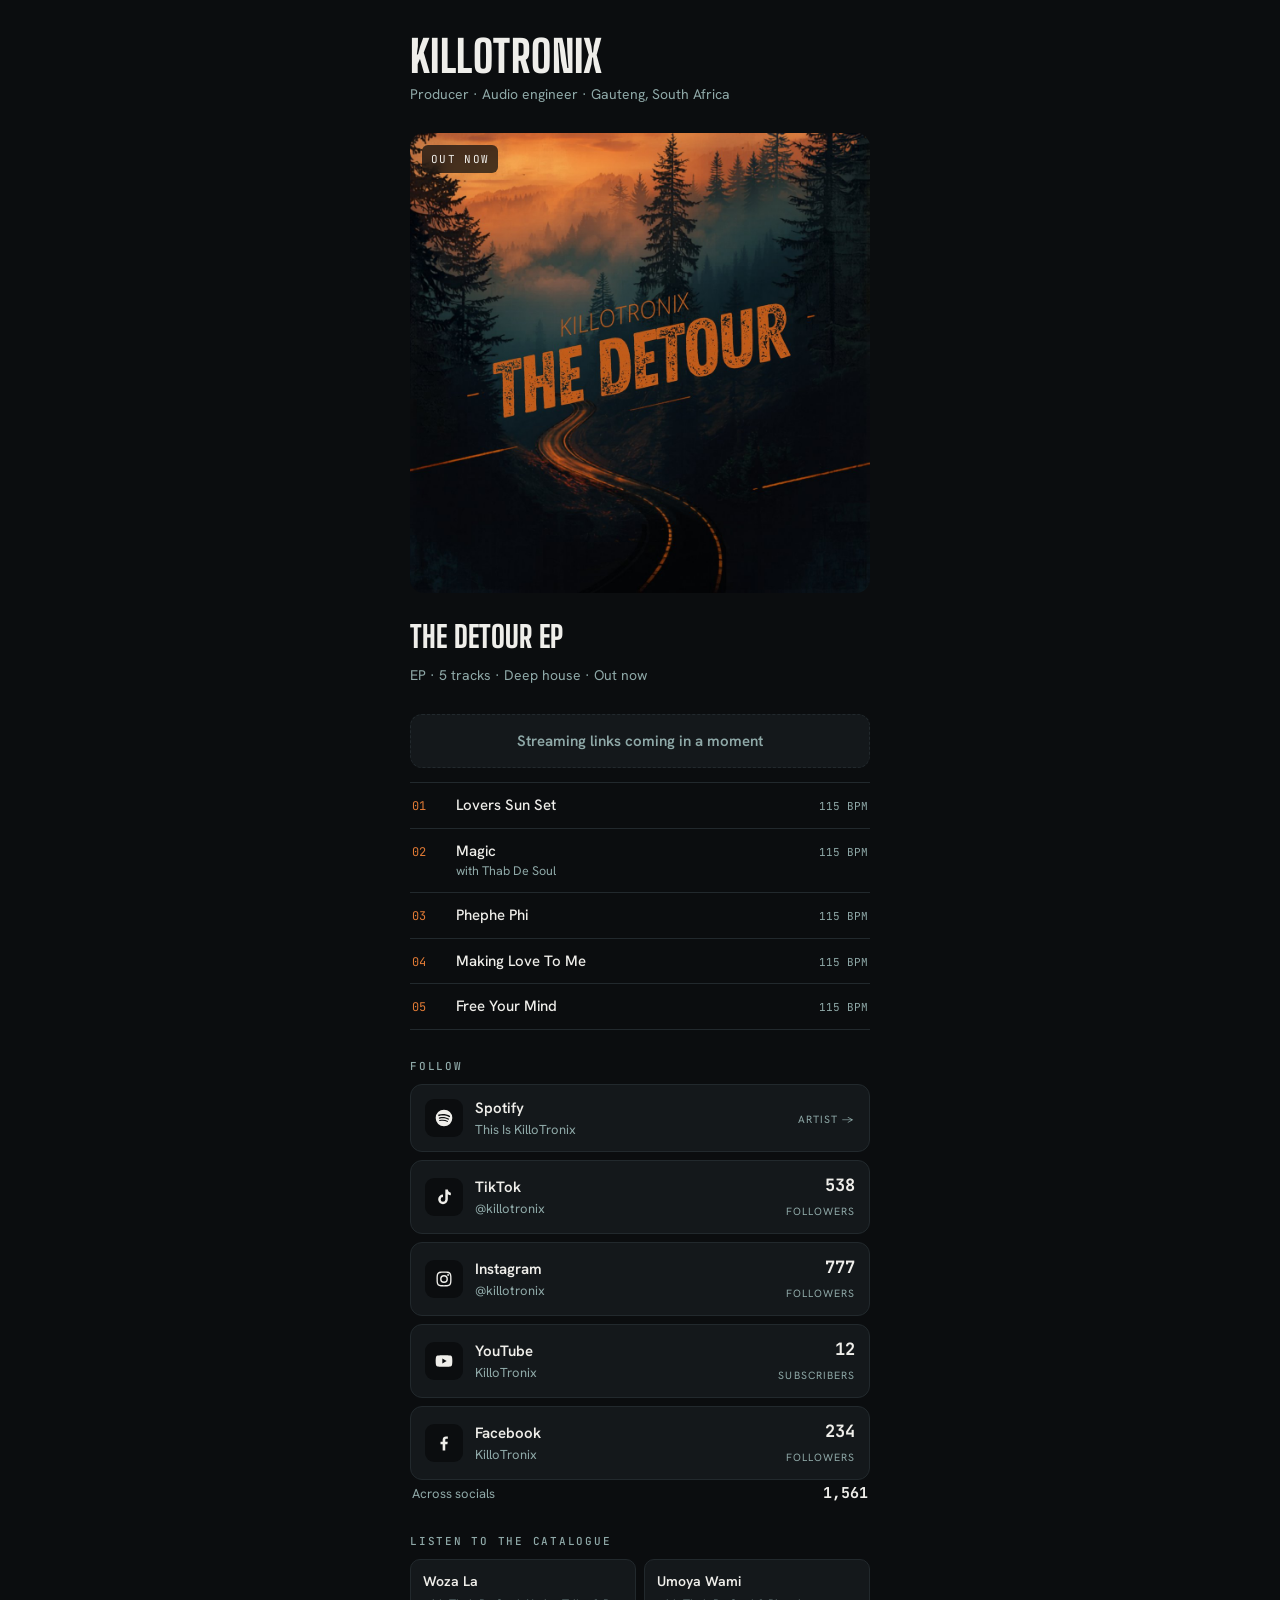
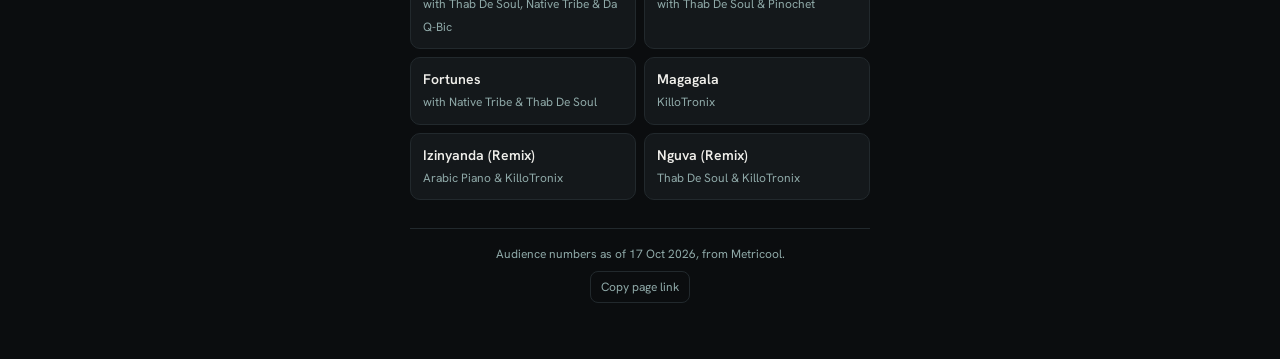
==== index.html @ a6f70ec1 "KilloTronix link page: The Detour EP countdown, socials, catalogue Co-Authored-By: Claude Opus 5.5 <" ====
<!doctype html>
<html lang="en">
<head>
<meta charset="utf-8">
<meta name="viewport" content="width=device-width, initial-scale=1, viewport-fit=cover">
<title>KilloTronix · The Detour</title>
<meta name="description" content="KilloTronix: The Detour EP out 27 Nov 2026. Pre-save, follow and listen in one place.">
<meta property="og:title" content="KilloTronix · The Detour EP">
<meta property="og:description" content="Deep house EP out 27 Nov 2026. Pre-save, follow and listen.">
<meta property="og:image" content="assets/og.jpg">
<meta property="og:type" content="music.album">
<meta name="twitter:card" content="summary_large_image">
<meta name="theme-color" content="#0b0d0f">
<link rel="icon" href="assets/the-detour-cover.jpg">
<link rel="preconnect" href="https://fonts.googleapis.com">
<link rel="preconnect" href="https://fonts.gstatic.com" crossorigin>
<link rel="stylesheet" href="https://fonts.googleapis.com/css2?family=Big+Shoulders+Display:wght@600;800&family=Hanken+Grotesk:wght@400;500;600&family=JetBrains+Mono:wght@500&display=swap">
<link rel="stylesheet" href="styles.css">
</head>
<body>
<div class="wrap" id="app">
  <header>
    <h1 class="name" id="artist"></h1>
    <p class="tag" id="tagline"></p>
  </header>

  <div class="cover"><img id="coverImg" alt="The Detour EP cover: a winding road at dusk"><span class="ribbon" id="ribbon"></span></div>

  <div class="release">
    <h2 id="relTitle"></h2>
    <p class="meta" id="relMeta"></p>
    <div class="count" id="count" aria-label="Countdown to release"></div>
    <a class="cta" id="cta"></a>
    <ol class="tracks" id="tracks"></ol>
  </div>

  <section>
    <h3>Follow</h3>
    <div class="links" id="socials"></div>
    <div class="total" id="total"></div>
  </section>

  <section>
    <h3>Listen to the catalogue</h3>
    <div class="cat" id="catalogue"></div>
  </section>

  <footer>
    <div id="asof"></div>
    <button id="share" type="button">Copy page link</button>
  </footer>
</div>
<script src="artist.config.js"></script>
<script src="app.js"></script>
</body>
</html>
---- styles.css ----
/* Layout: one narrow column like a link-in-bio, cover art as the hero, every profile row carries its own live number. Single dark look taken from the artwork's dusk road. */
:root{
  --night:#0b0d0f;      /* page ground, the road at night */
  --asphalt:#14181b;    /* row surface */
  --fog:#22292d;        /* hairlines */
  --dusk:#e07a35;       /* road-marking orange accent */
  --haze:#8fa9a8;       /* teal fog, secondary text */
  --chalk:#efeeea;      /* main text */
  --display:"Big Shoulders Display","Arial Narrow",Impact,sans-serif;
  --body:"Hanken Grotesk",system-ui,-apple-system,"Segoe UI",sans-serif;
  --mono:"JetBrains Mono",ui-monospace,Menlo,Consolas,monospace;
  color-scheme:dark;
}
*{box-sizing:border-box}
body{background:var(--night);color:var(--chalk);font-family:var(--body);font-size:15px;line-height:1.5;
  padding-left:max(16px,env(safe-area-inset-left,0px));padding-right:max(16px,env(safe-area-inset-right,0px));padding-block:28px 48px}
body::before{content:"";position:fixed;inset:0 0 auto;height:env(safe-area-inset-top,0px);z-index:10;background:var(--night)}
.wrap{max-width:460px;margin:0 auto;display:flex;flex-direction:column;gap:28px}
a{color:inherit;text-decoration:none}
a:focus-visible,button:focus-visible{outline:2px solid var(--dusk);outline-offset:3px;border-radius:10px}

header{display:flex;flex-direction:column;align-items:flex-start;gap:6px}
.name{font-family:var(--display);font-weight:800;font-size:44px;line-height:.95;letter-spacing:.01em;text-transform:uppercase;margin:0}
.tag{color:var(--haze);margin:0;font-size:14px}

.cover{position:relative;border-radius:14px;overflow:hidden;aspect-ratio:1/1;max-width:100%;background:var(--asphalt)}
.cover img{width:100%;height:100%;object-fit:cover;display:block;animation:drift 18s ease-in-out infinite alternate}
@keyframes drift{from{transform:scale(1.02)}to{transform:scale(1.08) translateY(-1.5%)}}
@media (prefers-reduced-motion:reduce){.cover img{animation:none}}
.cover .ribbon{position:absolute;left:12px;top:12px;font-family:var(--mono);font-size:11px;letter-spacing:.12em;text-transform:uppercase;
  background:rgba(11,13,15,.72);color:var(--chalk);padding:6px 9px;border-radius:6px;backdrop-filter:blur(6px)}

.release{display:flex;flex-direction:column;gap:14px}
.release h2{font-family:var(--display);font-weight:800;font-size:30px;line-height:1;text-transform:uppercase;margin:0;text-wrap:balance}
.meta{color:var(--haze);font-size:14px;margin:0}
.count{display:grid;grid-template-columns:repeat(4,1fr);gap:8px}
.count div{background:var(--asphalt);border:1px solid var(--fog);border-radius:10px;padding:10px 6px;text-align:center}
.count b{display:block;font-family:var(--mono);font-size:22px;font-variant-numeric:tabular-nums;color:var(--chalk)}
.count span{font-size:11px;letter-spacing:.1em;text-transform:uppercase;color:var(--haze)}
.cta{display:flex;align-items:center;justify-content:center;gap:8px;padding:15px;border-radius:12px;font-weight:600;
  background:var(--dusk);color:#140b05;transition:transform .15s}
.cta:hover{transform:translateY(-1px)}
.cta.off{background:var(--asphalt);color:var(--haze);border:1px dashed var(--fog);cursor:default}
.cta.off:hover{transform:none}

ol.tracks{list-style:none;margin:0;padding:0;border-top:1px solid var(--fog)}
ol.tracks li{display:grid;grid-template-columns:34px 1fr auto;gap:10px;align-items:baseline;padding:11px 2px;border-bottom:1px solid var(--fog)}
.tn{font-family:var(--mono);font-size:12px;color:var(--dusk)}
.tt{font-weight:500;min-width:0}
.tt small{display:block;color:var(--haze);font-size:12.5px;font-weight:400}
.bpm{font-family:var(--mono);font-size:11px;color:var(--haze)}

section h3{font-family:var(--mono);font-weight:500;font-size:11px;letter-spacing:.16em;text-transform:uppercase;color:var(--haze);margin:0 0 10px}
.links{display:flex;flex-direction:column;gap:8px}
.link{display:grid;grid-template-columns:38px 1fr auto;align-items:center;gap:12px;padding:12px 14px;border-radius:12px;
  background:var(--asphalt);border:1px solid var(--fog);transition:border-color .15s,transform .15s}
.link:hover{border-color:var(--dusk);transform:translateX(2px)}
.ic{width:38px;height:38px;border-radius:9px;display:grid;place-items:center;background:var(--night);color:var(--chalk)}
.ic svg{width:20px;height:20px;fill:currentColor}
.lt{min-width:0}
.lt b{display:block;font-weight:600}
.lt span{display:block;color:var(--haze);font-size:13px;overflow:hidden;text-overflow:ellipsis;white-space:nowrap}
.stat{text-align:right}
.stat b{display:block;font-family:var(--mono);font-size:17px;font-variant-numeric:tabular-nums}
.stat span{font-size:10.5px;letter-spacing:.1em;text-transform:uppercase;color:var(--haze)}

.cat{display:grid;grid-template-columns:1fr 1fr;gap:8px}
.cat a{background:var(--asphalt);border:1px solid var(--fog);border-radius:10px;padding:11px 12px;min-width:0;transition:border-color .15s}
.cat a:hover{border-color:var(--dusk)}
.cat b{display:block;font-weight:600;font-size:14px;overflow:hidden;text-overflow:ellipsis;white-space:nowrap}
.cat span{font-size:12px;color:var(--haze)}

.total{display:flex;justify-content:space-between;align-items:baseline;padding:2px 2px 0;color:var(--haze);font-size:13px}
.total b{font-family:var(--mono);color:var(--chalk);font-size:15px}
footer{color:var(--haze);font-size:12px;text-align:center;border-top:1px solid var(--fog);padding-top:16px}
footer button{background:none;border:1px solid var(--fog);color:var(--haze);font:inherit;padding:6px 10px;border-radius:8px;cursor:pointer;margin-top:8px}
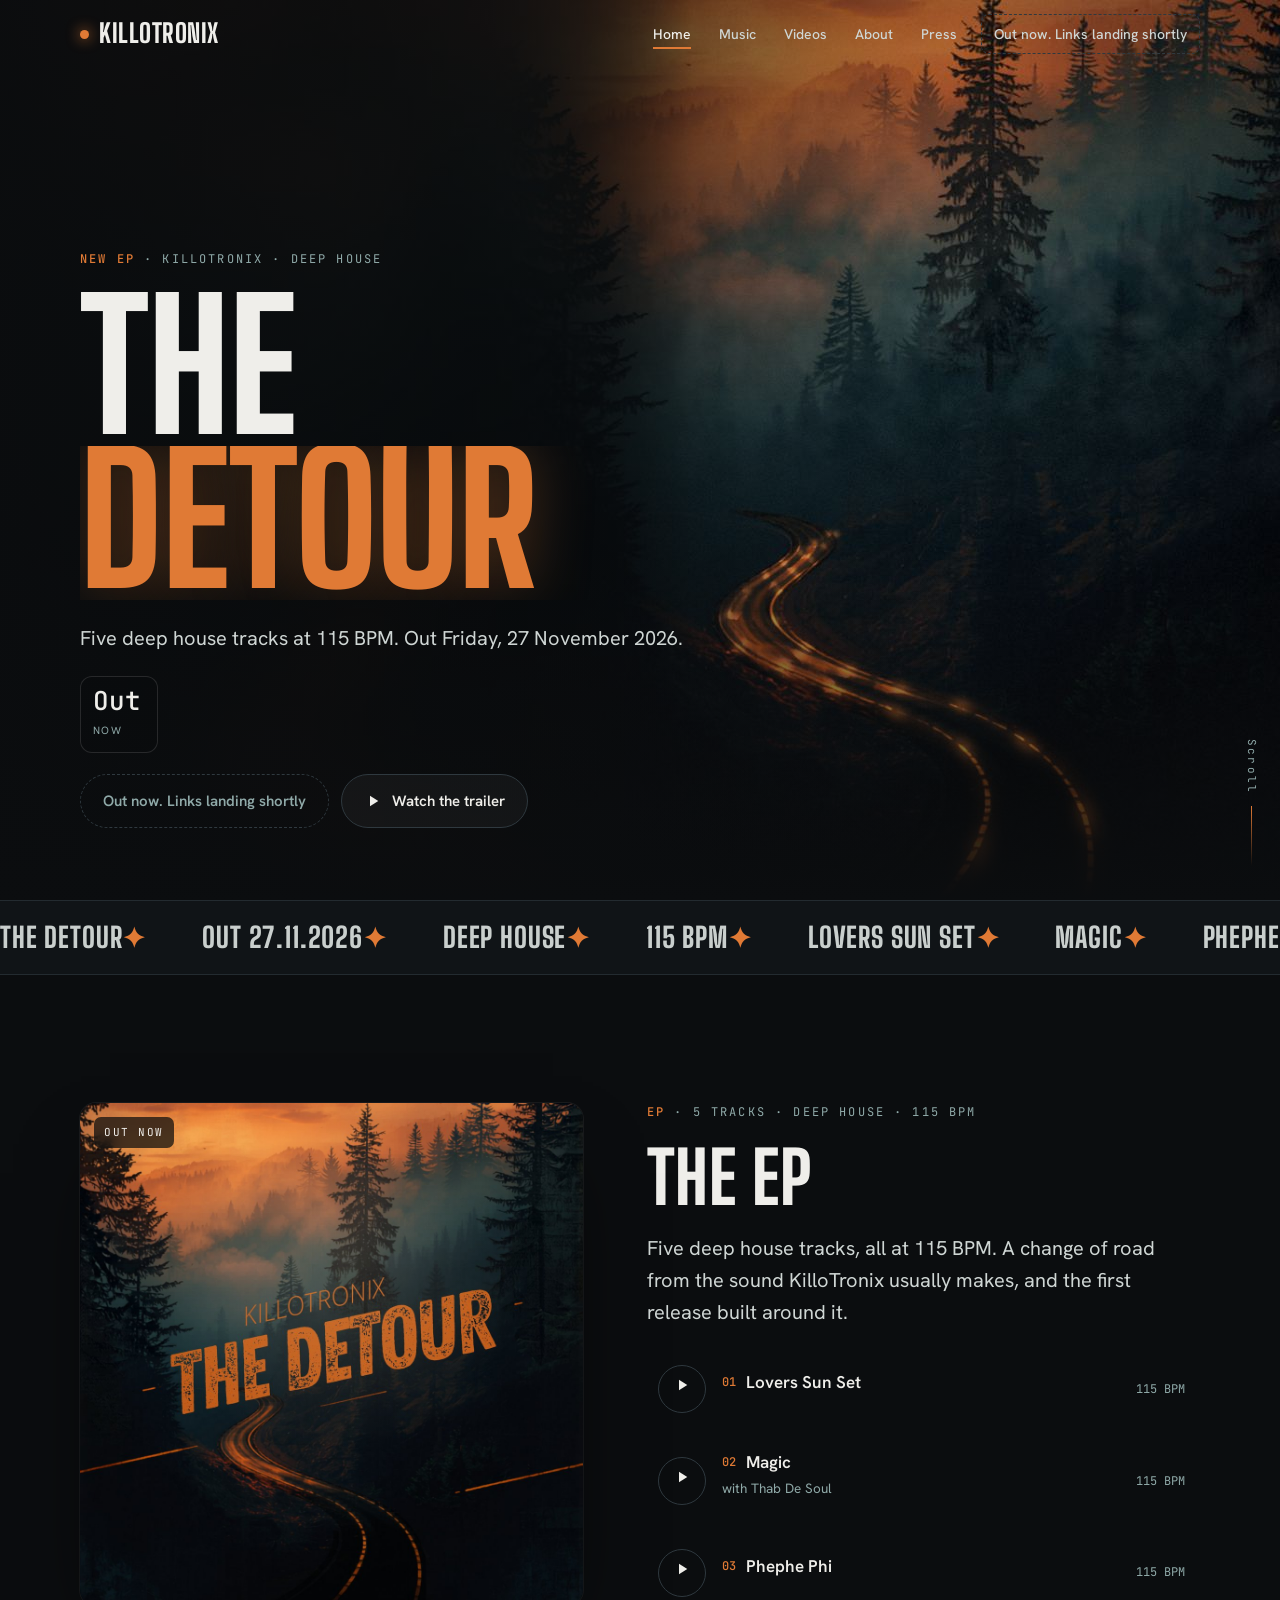
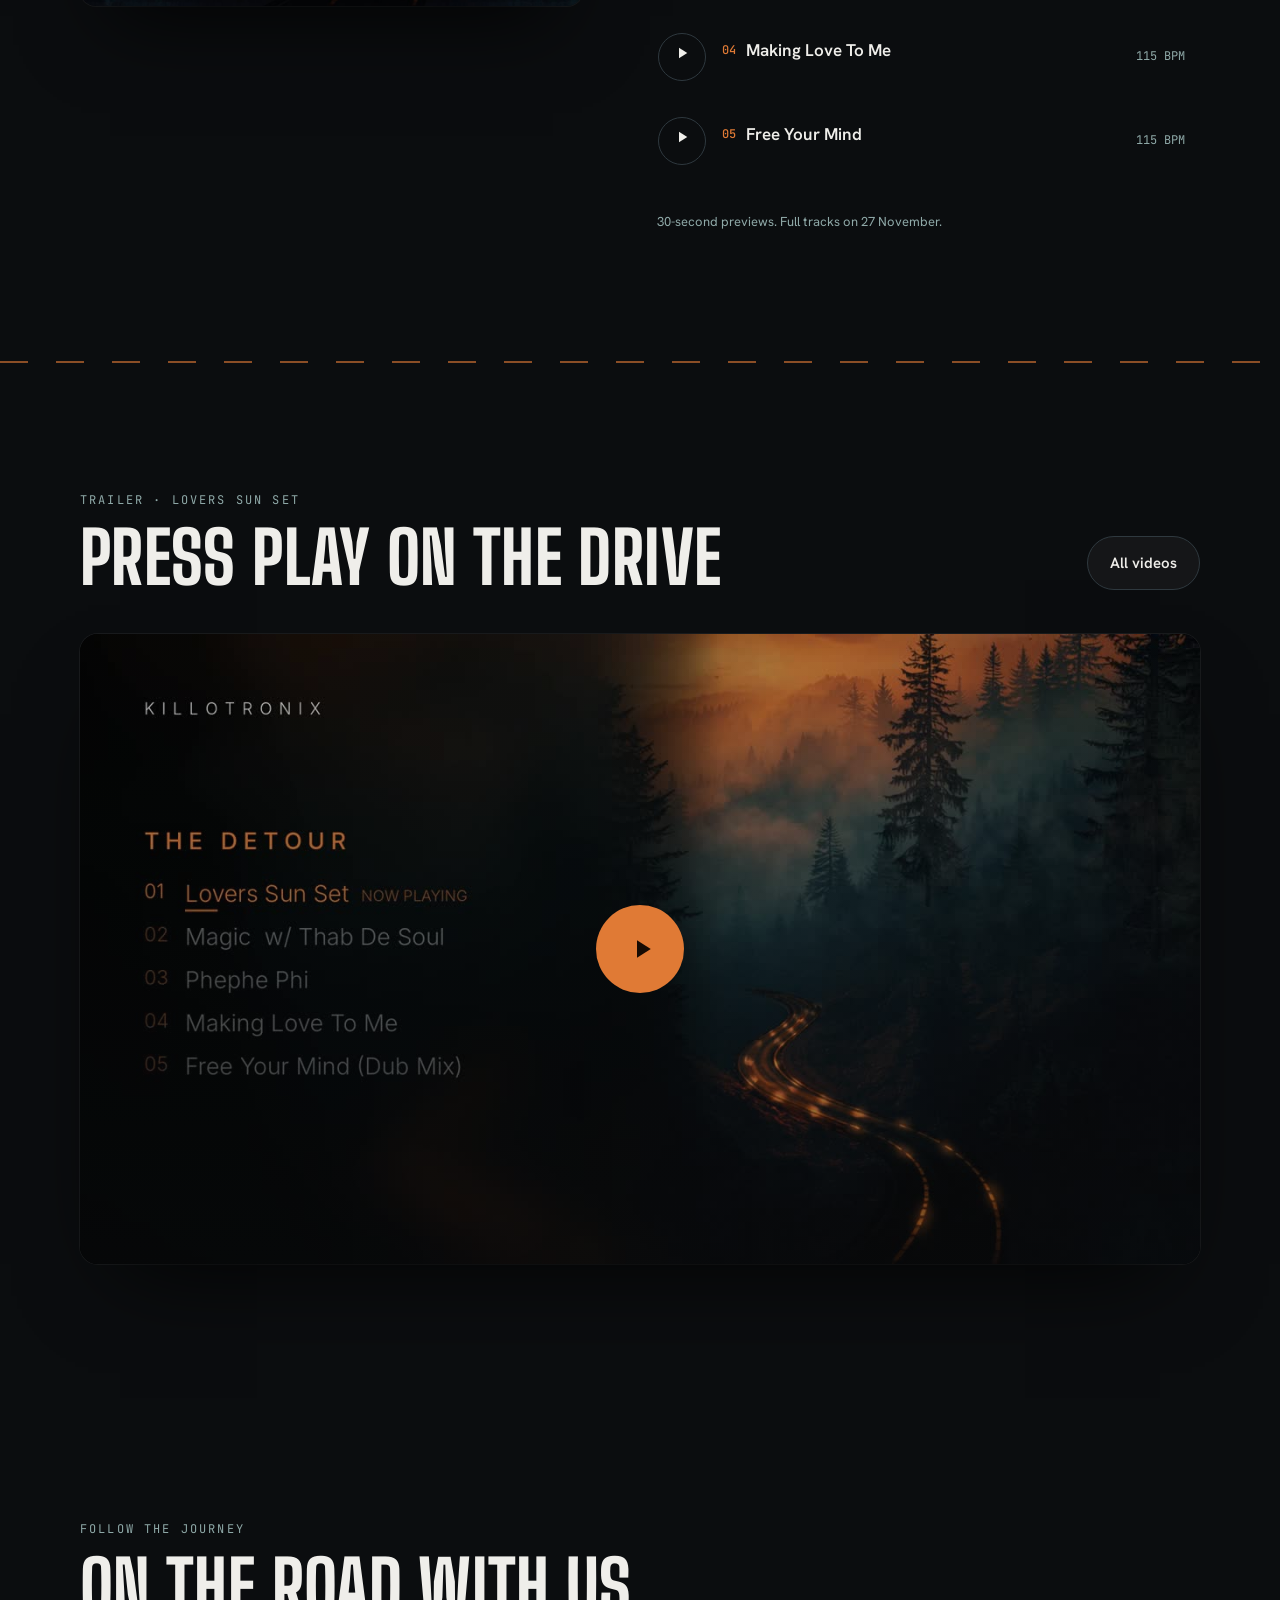
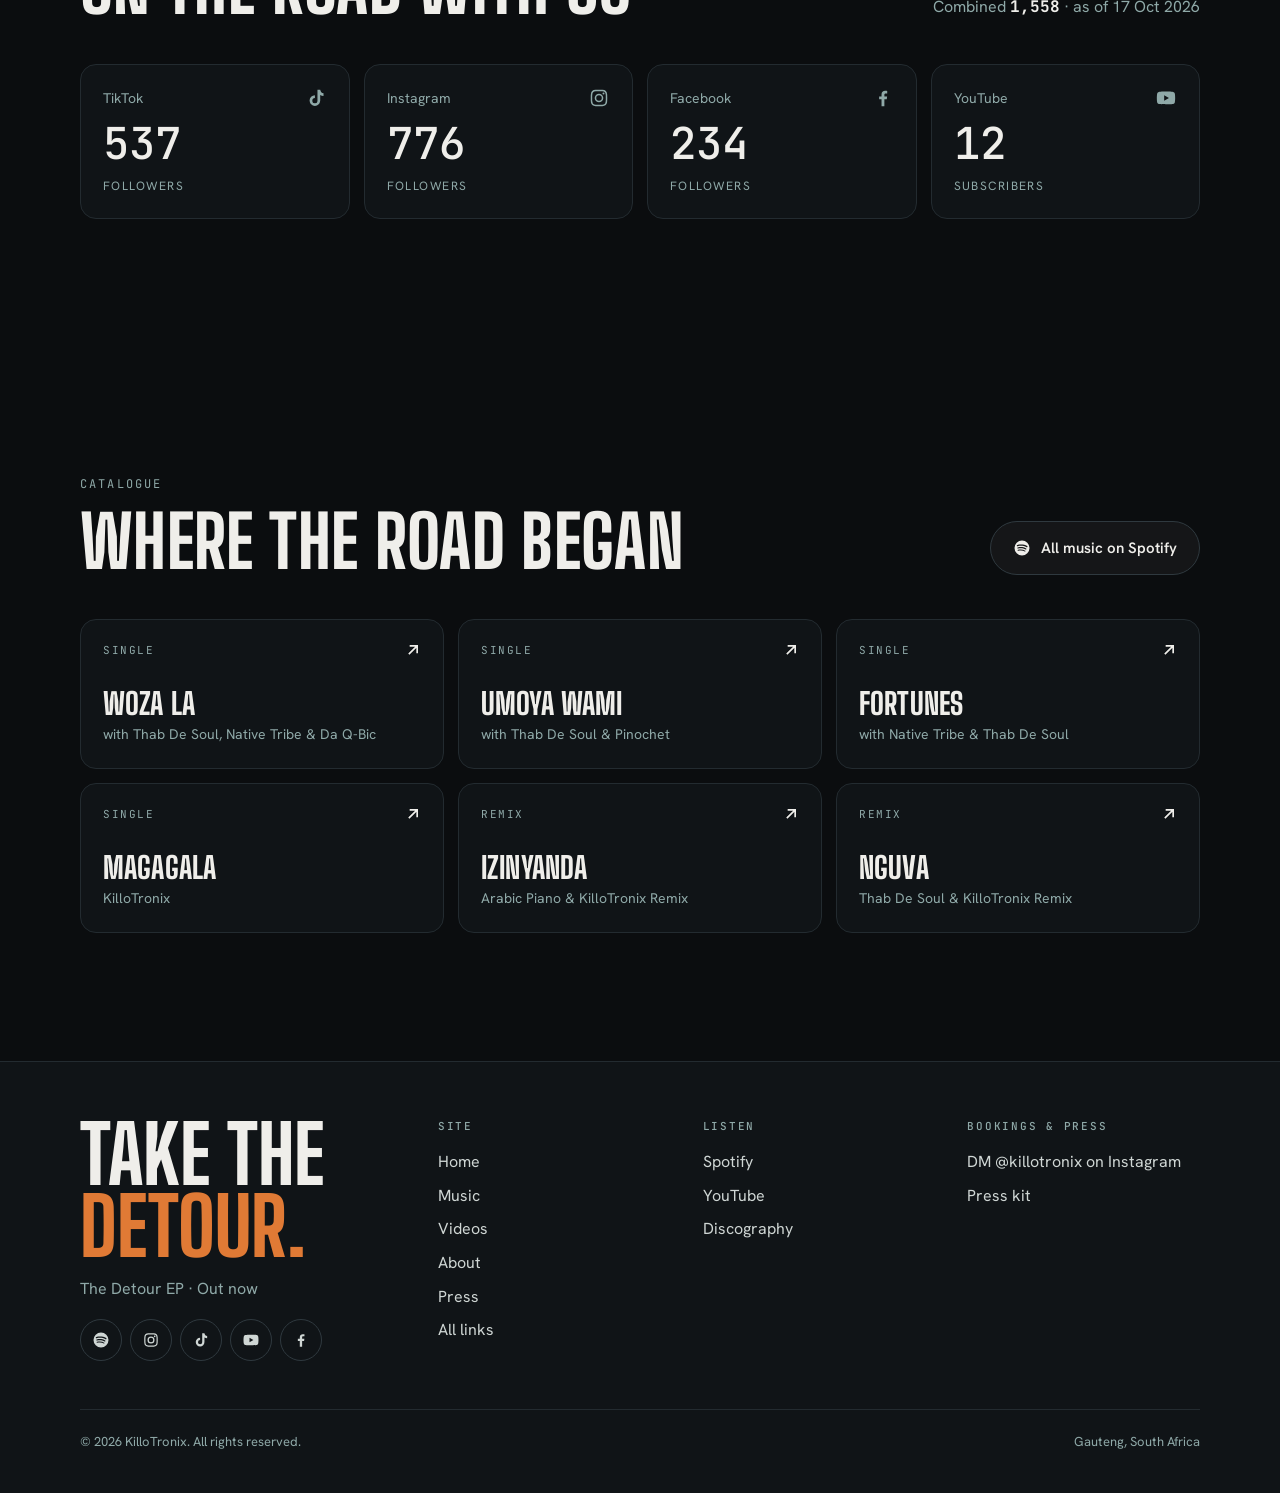
==== commit 15a41f96: "Full artist site: home, music, videos, about, press kit, links, 404 Animated road-loop hero, live co" ====
--- a/index.html
+++ b/index.html
@@ -3,54 +3,134 @@
 <head>
 <meta charset="utf-8">
 <meta name="viewport" content="width=device-width, initial-scale=1, viewport-fit=cover">
-<title>KilloTronix · The Detour</title>
-<meta name="description" content="KilloTronix: The Detour EP out 27 Nov 2026. Pre-save, follow and listen in one place.">
+<title>KilloTronix · The Detour EP</title>
+<meta name="description" content="KilloTronix: producer and audio engineer from Gauteng, South Africa. New deep house EP The Detour out 27 November 2026.">
+<meta property="og:site_name" content="KilloTronix">
 <meta property="og:title" content="KilloTronix · The Detour EP">
-<meta property="og:description" content="Deep house EP out 27 Nov 2026. Pre-save, follow and listen.">
-<meta property="og:image" content="assets/og.jpg">
-<meta property="og:type" content="music.album">
+<meta property="og:description" content="KilloTronix: producer and audio engineer from Gauteng, South Africa. New deep house EP The Detour out 27 November 2026.">
+<meta property="og:image" content="img/og.jpg">
+<meta property="og:type" content="website">
 <meta name="twitter:card" content="summary_large_image">
 <meta name="theme-color" content="#0b0d0f">
-<link rel="icon" href="assets/the-detour-cover.jpg">
+<link rel="icon" href="img/the-detour-cover.jpg">
 <link rel="preconnect" href="https://fonts.googleapis.com">
 <link rel="preconnect" href="https://fonts.gstatic.com" crossorigin>
 <link rel="stylesheet" href="https://fonts.googleapis.com/css2?family=Big+Shoulders+Display:wght@600;800&family=Hanken+Grotesk:wght@400;500;600&family=JetBrains+Mono:wght@500&display=swap">
-<link rel="stylesheet" href="styles.css">
+<link rel="stylesheet" href="css/site.css">
+<script>document.documentElement.classList.add("js")</script>
 </head>
 <body>
-<div class="wrap" id="app">
-  <header>
-    <h1 class="name" id="artist"></h1>
-    <p class="tag" id="tagline"></p>
-  </header>
-
-  <div class="cover"><img id="coverImg" alt="The Detour EP cover: a winding road at dusk"><span class="ribbon" id="ribbon"></span></div>
-
-  <div class="release">
-    <h2 id="relTitle"></h2>
-    <p class="meta" id="relMeta"></p>
-    <div class="count" id="count" aria-label="Countdown to release"></div>
-    <a class="cta" id="cta"></a>
-    <ol class="tracks" id="tracks"></ol>
+<header class="site-head">
+  <div class="wrap">
+    <a class="brand" href="index.html" aria-label="KilloTronix home"><i></i>KilloTronix</a>
+    <button class="menu-btn" type="button" aria-label="Menu" aria-expanded="false" aria-controls="nav"><span></span></button>
+    <nav class="nav" id="nav" aria-label="Main"><a href="index.html" aria-current="page">Home</a><a href="music.html">Music</a><a href="videos.html">Videos</a><a href="about.html">About</a><a href="press.html">Press</a><a class="btn btn-wait btn-sm" data-cta aria-disabled="true"><span class="lbl">Pre-save</span></a></nav>
   </div>
-
-  <section>
-    <h3>Follow</h3>
-    <div class="links" id="socials"></div>
-    <div class="total" id="total"></div>
-  </section>
-
-  <section>
-    <h3>Listen to the catalogue</h3>
-    <div class="cat" id="catalogue"></div>
-  </section>
-
-  <footer>
-    <div id="asof"></div>
-    <button id="share" type="button">Copy page link</button>
-  </footer>
-</div>
-<script src="artist.config.js"></script>
-<script src="app.js"></script>
+</header>
+<main>
+<section class="hero" style="padding:0">
+  <div class="hero-media" aria-hidden="true">
+    <video class="wide" src="media/hero-wide.mp4" poster="img/hero-wide.jpg" autoplay muted loop playsinline preload="auto"></video>
+    <video class="sq" src="media/hero-square.mp4" poster="img/hero-square.jpg" autoplay muted loop playsinline preload="auto"></video>
+  </div>
+  <div class="wrap">
+    <p class="eyebrow fade-up d1"><b>New EP</b> · KilloTronix · Deep house</p>
+    <h1><span class="line"><span>The</span></span><span class="line"><span>Detour</span></span></h1>
+    <p class="lede fade-up d2">Five deep house tracks at 115 BPM. Out Friday, 27 November 2026.</p>
+    <div class="countdown fade-up d3" data-countdown aria-label="Countdown to release"></div>
+    <div class="fade-up d4"><div class="hero-ctas">
+      <a class="btn btn-wait" data-cta aria-disabled="true"><span class="lbl">Pre-save opens 13 Nov</span></a>
+      <a class="btn btn-ghost" href="videos.html"><svg viewBox="0 0 24 24" aria-hidden="true"><path d="M8 5v14l11-7z"/></svg>Watch the trailer</a>
+    </div></div>
+  </div>
+  <a class="scroll-cue" href="#ep">Scroll</a>
+</section>
+<div class="marquee" aria-hidden="true"><div class="marquee-track"><span>The Detour<em>✦</em></span><span>Out 27.11.2026<em>✦</em></span><span>Deep house<em>✦</em></span><span>115 BPM<em>✦</em></span><span>Lovers Sun Set<em>✦</em></span><span>Magic<em>✦</em></span><span>Phephe Phi<em>✦</em></span><span>Making Love To Me<em>✦</em></span><span>Free Your Mind<em>✦</em></span><span>The Detour<em>✦</em></span><span>Out 27.11.2026<em>✦</em></span><span>Deep house<em>✦</em></span><span>115 BPM<em>✦</em></span><span>Lovers Sun Set<em>✦</em></span><span>Magic<em>✦</em></span><span>Phephe Phi<em>✦</em></span><span>Making Love To Me<em>✦</em></span><span>Free Your Mind<em>✦</em></span></div></div>
+<section id="ep"><div class="wrap"><div class="ep">
+      <div class="cover-tilt reveal"><div class="cover"><img src="img/the-detour-cover.jpg" alt="The Detour EP cover: a winding road lit orange at dusk through a misty pine forest" loading="lazy" width="1080" height="1080"><span class="tag" data-release-status>Out 27 Nov</span></div></div>
+      <div class="reveal d1" style="display:flex;flex-direction:column;gap:22px;min-width:0">
+        <p class="eyebrow"><b>EP</b> · 5 tracks · Deep house · 115 BPM</p>
+        <h2>The EP</h2>
+        <p class="lede">Five deep house tracks, all at 115 BPM. A change of road from the sound KilloTronix usually makes, and the first release built around it.</p>
+        <div class="player">
+      <button class="track" type="button" data-src="audio/01-lovers-sun-set.mp3" aria-pressed="false" aria-label="Play 30-second preview of Lovers Sun Set">
+        <span class="pbtn"><span class="i-play"><svg viewBox="0 0 24 24" aria-hidden="true"><path d="M8 5v14l11-7z"/></svg></span><span class="i-pause"><svg viewBox="0 0 24 24" aria-hidden="true"><path d="M7 5h4v14H7zM13 5h4v14h-4z"/></svg></span></span>
+        <span class="t-main"><span class="t-title"><span class="n">01</span>Lovers Sun Set</span><span class="t-bar"><i></i></span></span>
+        <span class="t-side"><span class="eq"><i></i><i></i><i></i><i></i></span>115 BPM</span>
+      </button>
+      <button class="track" type="button" data-src="audio/02-magic.mp3" aria-pressed="false" aria-label="Play 30-second preview of Magic">
+        <span class="pbtn"><span class="i-play"><svg viewBox="0 0 24 24" aria-hidden="true"><path d="M8 5v14l11-7z"/></svg></span><span class="i-pause"><svg viewBox="0 0 24 24" aria-hidden="true"><path d="M7 5h4v14H7zM13 5h4v14h-4z"/></svg></span></span>
+        <span class="t-main"><span class="t-title"><span class="n">02</span>Magic</span><span class="t-sub">with Thab De Soul</span><span class="t-bar"><i></i></span></span>
+        <span class="t-side"><span class="eq"><i></i><i></i><i></i><i></i></span>115 BPM</span>
+      </button>
+      <button class="track" type="button" data-src="audio/03-phephe-phi.mp3" aria-pressed="false" aria-label="Play 30-second preview of Phephe Phi">
+        <span class="pbtn"><span class="i-play"><svg viewBox="0 0 24 24" aria-hidden="true"><path d="M8 5v14l11-7z"/></svg></span><span class="i-pause"><svg viewBox="0 0 24 24" aria-hidden="true"><path d="M7 5h4v14H7zM13 5h4v14h-4z"/></svg></span></span>
+        <span class="t-main"><span class="t-title"><span class="n">03</span>Phephe Phi</span><span class="t-bar"><i></i></span></span>
+        <span class="t-side"><span class="eq"><i></i><i></i><i></i><i></i></span>115 BPM</span>
+      </button>
+      <button class="track" type="button" data-src="audio/04-making-love-to-me.mp3" aria-pressed="false" aria-label="Play 30-second preview of Making Love To Me">
+        <span class="pbtn"><span class="i-play"><svg viewBox="0 0 24 24" aria-hidden="true"><path d="M8 5v14l11-7z"/></svg></span><span class="i-pause"><svg viewBox="0 0 24 24" aria-hidden="true"><path d="M7 5h4v14H7zM13 5h4v14h-4z"/></svg></span></span>
+        <span class="t-main"><span class="t-title"><span class="n">04</span>Making Love To Me</span><span class="t-bar"><i></i></span></span>
+        <span class="t-side"><span class="eq"><i></i><i></i><i></i><i></i></span>115 BPM</span>
+      </button>
+      <button class="track" type="button" data-src="audio/05-free-your-mind.mp3" aria-pressed="false" aria-label="Play 30-second preview of Free Your Mind">
+        <span class="pbtn"><span class="i-play"><svg viewBox="0 0 24 24" aria-hidden="true"><path d="M8 5v14l11-7z"/></svg></span><span class="i-pause"><svg viewBox="0 0 24 24" aria-hidden="true"><path d="M7 5h4v14H7zM13 5h4v14h-4z"/></svg></span></span>
+        <span class="t-main"><span class="t-title"><span class="n">05</span>Free Your Mind</span><span class="t-bar"><i></i></span></span>
+        <span class="t-side"><span class="eq"><i></i><i></i><i></i><i></i></span>115 BPM</span>
+      </button></div><p class="player-note">30-second previews. Full tracks on 27 November.</p>
+      </div>
+    </div></div></section>
+<div class="road" aria-hidden="true"></div>
+<section>
+  <div class="wrap">
+    <div class="sec-head reveal"><div><p class="eyebrow">Trailer · Lovers Sun Set</p><h2>Press play on the drive</h2></div>
+      <a class="btn btn-ghost" href="videos.html">All videos</a></div>
+    <div class="reveal d1"><div class="video-frame "><video src="media/trailer-lovers-sun-set.mp4" poster="img/trailer-poster.jpg" preload="none" playsinline></video>
+      <button class="play-overlay" type="button" aria-label="Play The Detour trailer"><span><svg viewBox="0 0 24 24" aria-hidden="true"><path d="M8 5v14l11-7z"/></svg></span></button></div></div>
+  </div>
+</section>
+<section data-stats-section>
+  <div class="wrap">
+    <div class="sec-head reveal"><div><p class="eyebrow">Follow the journey</p><h2>On the road with us</h2></div>
+      <p class="muted" style="margin:0" data-stat-wrap>Combined <b data-stat-total style="color:var(--chalk);font-family:var(--mono)">0</b> · as of <span data-stats-asof></span></p></div>
+    <div class="stats reveal d1" data-count-host><a class="stat" data-link="tiktok" href="#" target="_blank" rel="noopener" data-stat-wrap>
+        <span class="top">TikTok<svg viewBox="0 0 24 24" aria-hidden="true"><path d="M16.6 3c.3 2.1 1.6 3.6 3.6 3.8v3a7 7 0 0 1-3.6-1.1v6.1A5.8 5.8 0 1 1 10.8 9v3.1a2.8 2.8 0 1 0 2.8 2.8V3h3Z"/></svg></span><b data-stat="tiktok">0</b><span class="l">followers</span></a><a class="stat" data-link="instagram" href="#" target="_blank" rel="noopener" data-stat-wrap>
+        <span class="top">Instagram<svg viewBox="0 0 24 24" aria-hidden="true"><path d="M12 7.3a4.7 4.7 0 1 0 0 9.4 4.7 4.7 0 0 0 0-9.4Zm0 7.7a3 3 0 1 1 0-6 3 3 0 0 1 0 6Zm4.9-8.9a1.1 1.1 0 1 0 0 2.2 1.1 1.1 0 0 0 0-2.2ZM12 3c-2.4 0-2.7 0-3.7.1-3.3.1-5.1 1.9-5.2 5.2C3 9.3 3 9.6 3 12s0 2.7.1 3.7c.1 3.3 1.9 5.1 5.2 5.2 1 .1 1.3.1 3.7.1s2.7 0 3.7-.1c3.3-.1 5.1-1.9 5.2-5.2.1-1 .1-1.3.1-3.7s0-2.7-.1-3.7c-.1-3.3-1.9-5.1-5.2-5.2C14.7 3 14.4 3 12 3Zm0 1.6c2.4 0 2.6 0 3.6.1 2.4.1 3.6 1.3 3.7 3.7.1.9.1 1.2.1 3.6s0 2.6-.1 3.6c-.1 2.4-1.3 3.6-3.7 3.7-1 .1-1.2.1-3.6.1s-2.6 0-3.6-.1c-2.4-.1-3.6-1.3-3.7-3.7-.1-1-.1-1.2-.1-3.6s0-2.6.1-3.6c.1-2.4 1.3-3.6 3.7-3.7 1-.1 1.2-.1 3.6-.1Z"/></svg></span><b data-stat="instagram">0</b><span class="l">followers</span></a><a class="stat" data-link="facebook" href="#" target="_blank" rel="noopener" data-stat-wrap>
+        <span class="top">Facebook<svg viewBox="0 0 24 24" aria-hidden="true"><path d="M13.5 21v-7.6h2.6l.4-3h-3V8.5c0-.9.3-1.5 1.5-1.5h1.6V4.3c-.3 0-1.2-.1-2.3-.1-2.3 0-3.9 1.4-3.9 4v2.2H7.8v3h2.6V21h3.1Z"/></svg></span><b data-stat="facebook">0</b><span class="l">followers</span></a><a class="stat" data-link="youtube" href="#" target="_blank" rel="noopener" data-stat-wrap>
+        <span class="top">YouTube<svg viewBox="0 0 24 24" aria-hidden="true"><path d="M21.6 7.2a2.5 2.5 0 0 0-1.8-1.8C18.2 5 12 5 12 5s-6.2 0-7.8.4A2.5 2.5 0 0 0 2.4 7.2C2 8.8 2 12 2 12s0 3.2.4 4.8a2.5 2.5 0 0 0 1.8 1.8C5.8 19 12 19 12 19s6.2 0 7.8-.4a2.5 2.5 0 0 0 1.8-1.8c.4-1.6.4-4.8.4-4.8s0-3.2-.4-4.8ZM10 15V9l5.2 3L10 15Z"/></svg></span><b data-stat="youtube">0</b><span class="l">subscribers</span></a></div>
+  </div>
+</section>
+<section>
+  <div class="wrap">
+    <div class="sec-head reveal"><div><p class="eyebrow">Catalogue</p><h2>Where the road began</h2></div>
+      <a class="btn btn-ghost" data-link="spotify" href="#" target="_blank" rel="noopener"><svg viewBox="0 0 24 24" aria-hidden="true"><path d="M12 2a10 10 0 1 0 0 20 10 10 0 0 0 0-20Zm4.6 14.4a.62.62 0 0 1-.86.2c-2.35-1.43-5.3-1.76-8.79-.96a.62.62 0 1 1-.28-1.21c3.81-.87 7.08-.5 9.72 1.11.3.18.39.57.21.86Zm1.22-2.72a.78.78 0 0 1-1.07.26c-2.69-1.65-6.8-2.13-9.98-1.17a.78.78 0 1 1-.45-1.5c3.64-1.1 8.16-.57 11.24 1.33.37.22.48.71.26 1.08Zm.1-2.83C14.7 8.94 9.37 8.76 6.3 9.7a.94.94 0 1 1-.54-1.8c3.53-1.07 9.42-.86 13.13 1.34a.94.94 0 0 1-.97 1.61Z"/></svg>All music on Spotify</a></div>
+    <div class="cards"><a class="card reveal" href="https://open.spotify.com/album/1gEAhJ2TRSvhFYs6A6sz5i" target="_blank" rel="noopener"><svg class="arr" viewBox="0 0 24 24" aria-hidden="true" fill="none" stroke="currentColor" stroke-width="2"><path d="M7 17 17 7M8 7h9v9"/></svg><span class="k">Single</span><h3>Woza La</h3><span class="w">with Thab De Soul, Native Tribe & Da Q-Bic</span></a><a class="card reveal d1" href="https://open.spotify.com/album/3CmCVAeoaSilbS0JOdQa1r" target="_blank" rel="noopener"><svg class="arr" viewBox="0 0 24 24" aria-hidden="true" fill="none" stroke="currentColor" stroke-width="2"><path d="M7 17 17 7M8 7h9v9"/></svg><span class="k">Single</span><h3>Umoya Wami</h3><span class="w">with Thab De Soul & Pinochet</span></a><a class="card reveal d2" href="https://open.spotify.com/album/2safWIYPPhIZCIJVEpGtiz" target="_blank" rel="noopener"><svg class="arr" viewBox="0 0 24 24" aria-hidden="true" fill="none" stroke="currentColor" stroke-width="2"><path d="M7 17 17 7M8 7h9v9"/></svg><span class="k">Single</span><h3>Fortunes</h3><span class="w">with Native Tribe & Thab De Soul</span></a><a class="card reveal" href="https://open.spotify.com/album/0L8cOf515FVFBfLpOGT80i" target="_blank" rel="noopener"><svg class="arr" viewBox="0 0 24 24" aria-hidden="true" fill="none" stroke="currentColor" stroke-width="2"><path d="M7 17 17 7M8 7h9v9"/></svg><span class="k">Single</span><h3>Magagala</h3><span class="w">KilloTronix</span></a><a class="card reveal d1" href="https://open.spotify.com/album/4MzD19XmGP1ZbzyGrCJJ8X" target="_blank" rel="noopener"><svg class="arr" viewBox="0 0 24 24" aria-hidden="true" fill="none" stroke="currentColor" stroke-width="2"><path d="M7 17 17 7M8 7h9v9"/></svg><span class="k">Remix</span><h3>Izinyanda</h3><span class="w">Arabic Piano & KilloTronix Remix</span></a><a class="card reveal d2" href="https://open.spotify.com/track/71ghZ7yu2ORo0lG1PrUPCT" target="_blank" rel="noopener"><svg class="arr" viewBox="0 0 24 24" aria-hidden="true" fill="none" stroke="currentColor" stroke-width="2"><path d="M7 17 17 7M8 7h9v9"/></svg><span class="k">Remix</span><h3>Nguva</h3><span class="w">Thab De Soul & KilloTronix Remix</span></a></div>
+  </div>
+</section>
+</main>
+<script type="application/ld+json">
+{"@context":"https://schema.org","@type":"MusicGroup","name":"KilloTronix","genre":["Deep house","House"],
+ "foundingLocation":{"@type":"Place","name":"Gauteng, South Africa"},
+ "sameAs":["https://open.spotify.com/artist/75e0TZuFyubg5tTEPraGZJ","https://www.instagram.com/killotronix/","https://www.tiktok.com/@killotronix","https://www.youtube.com/channel/UCVjBrcWtjk5tYX1POQ_gtgw"],
+ "album":{"@type":"MusicAlbum","name":"The Detour","albumReleaseType":"https://schema.org/EPRelease","datePublished":"2026-11-27","numTracks":5,
+  "track":[{"@type":"MusicRecording","name":"Lovers Sun Set"},{"@type":"MusicRecording","name":"Magic","byArtist":[{"@type":"MusicGroup","name":"KilloTronix"},{"@type":"MusicGroup","name":"Thab De Soul"}]},{"@type":"MusicRecording","name":"Phephe Phi"},{"@type":"MusicRecording","name":"Making Love To Me"},{"@type":"MusicRecording","name":"Free Your Mind"}]}}
+</script>
+<footer class="site-foot">
+  <div class="wrap">
+    <div class="foot-grid">
+      <div>
+        <p class="foot-big">Take the<br><span style="color:var(--dusk)">detour.</span></p>
+        <p class="muted" style="margin:0 0 18px">The Detour EP · <span data-release-status>Out 27 Nov</span></p>
+        <div class="socials"><a data-link="spotify" href="#" target="_blank" rel="noopener" aria-label="Spotify"><svg viewBox="0 0 24 24" aria-hidden="true"><path d="M12 2a10 10 0 1 0 0 20 10 10 0 0 0 0-20Zm4.6 14.4a.62.62 0 0 1-.86.2c-2.35-1.43-5.3-1.76-8.79-.96a.62.62 0 1 1-.28-1.21c3.81-.87 7.08-.5 9.72 1.11.3.18.39.57.21.86Zm1.22-2.72a.78.78 0 0 1-1.07.26c-2.69-1.65-6.8-2.13-9.98-1.17a.78.78 0 1 1-.45-1.5c3.64-1.1 8.16-.57 11.24 1.33.37.22.48.71.26 1.08Zm.1-2.83C14.7 8.94 9.37 8.76 6.3 9.7a.94.94 0 1 1-.54-1.8c3.53-1.07 9.42-.86 13.13 1.34a.94.94 0 0 1-.97 1.61Z"/></svg></a><a data-link="instagram" href="#" target="_blank" rel="noopener" aria-label="Instagram"><svg viewBox="0 0 24 24" aria-hidden="true"><path d="M12 7.3a4.7 4.7 0 1 0 0 9.4 4.7 4.7 0 0 0 0-9.4Zm0 7.7a3 3 0 1 1 0-6 3 3 0 0 1 0 6Zm4.9-8.9a1.1 1.1 0 1 0 0 2.2 1.1 1.1 0 0 0 0-2.2ZM12 3c-2.4 0-2.7 0-3.7.1-3.3.1-5.1 1.9-5.2 5.2C3 9.3 3 9.6 3 12s0 2.7.1 3.7c.1 3.3 1.9 5.1 5.2 5.2 1 .1 1.3.1 3.7.1s2.7 0 3.7-.1c3.3-.1 5.1-1.9 5.2-5.2.1-1 .1-1.3.1-3.7s0-2.7-.1-3.7c-.1-3.3-1.9-5.1-5.2-5.2C14.7 3 14.4 3 12 3Zm0 1.6c2.4 0 2.6 0 3.6.1 2.4.1 3.6 1.3 3.7 3.7.1.9.1 1.2.1 3.6s0 2.6-.1 3.6c-.1 2.4-1.3 3.6-3.7 3.7-1 .1-1.2.1-3.6.1s-2.6 0-3.6-.1c-2.4-.1-3.6-1.3-3.7-3.7-.1-1-.1-1.2-.1-3.6s0-2.6.1-3.6c.1-2.4 1.3-3.6 3.7-3.7 1-.1 1.2-.1 3.6-.1Z"/></svg></a><a data-link="tiktok" href="#" target="_blank" rel="noopener" aria-label="TikTok"><svg viewBox="0 0 24 24" aria-hidden="true"><path d="M16.6 3c.3 2.1 1.6 3.6 3.6 3.8v3a7 7 0 0 1-3.6-1.1v6.1A5.8 5.8 0 1 1 10.8 9v3.1a2.8 2.8 0 1 0 2.8 2.8V3h3Z"/></svg></a><a data-link="youtube" href="#" target="_blank" rel="noopener" aria-label="YouTube"><svg viewBox="0 0 24 24" aria-hidden="true"><path d="M21.6 7.2a2.5 2.5 0 0 0-1.8-1.8C18.2 5 12 5 12 5s-6.2 0-7.8.4A2.5 2.5 0 0 0 2.4 7.2C2 8.8 2 12 2 12s0 3.2.4 4.8a2.5 2.5 0 0 0 1.8 1.8C5.8 19 12 19 12 19s6.2 0 7.8-.4a2.5 2.5 0 0 0 1.8-1.8c.4-1.6.4-4.8.4-4.8s0-3.2-.4-4.8ZM10 15V9l5.2 3L10 15Z"/></svg></a><a data-link="facebook" href="#" target="_blank" rel="noopener" aria-label="Facebook"><svg viewBox="0 0 24 24" aria-hidden="true"><path d="M13.5 21v-7.6h2.6l.4-3h-3V8.5c0-.9.3-1.5 1.5-1.5h1.6V4.3c-.3 0-1.2-.1-2.3-.1-2.3 0-3.9 1.4-3.9 4v2.2H7.8v3h2.6V21h3.1Z"/></svg></a></div>
+      </div>
+      <div><h4>Site</h4><ul><li><a href="index.html">Home</a></li><li><a href="music.html">Music</a></li><li><a href="videos.html">Videos</a></li><li><a href="about.html">About</a></li><li><a href="press.html">Press</a></li><li><a href="links.html">All links</a></li></ul></div>
+      <div><h4>Listen</h4><ul><li><a data-link="spotify" href="#" target="_blank" rel="noopener">Spotify</a></li><li><a data-link="youtube" href="#" target="_blank" rel="noopener">YouTube</a></li><li><a href="music.html#discography">Discography</a></li></ul></div>
+      <div><h4>Bookings &amp; press</h4><ul><li data-contact>DM @killotronix on Instagram</li><li><a href="press.html">Press kit</a></li></ul></div>
+    </div>
+    <div class="foot-base"><span>© <span data-year>2026</span> KilloTronix. All rights reserved.</span><span>Gauteng, South Africa</span></div>
+  </div>
+</footer>
+<script src="js/site.config.js"></script>
+<script src="js/site.js"></script>
 </body>
 </html>
--- a/css/site.css
+++ b/css/site.css
@@ -0,0 +1,287 @@
+/* KilloTronix — site styles
+   Layout: full-bleed cinematic hero (road loop video), then a 1160px column of sections.
+   Single dark look taken from the artwork: night asphalt, dusk orange road lights, teal fog. */
+:root{
+  --night:#0b0d0f;
+  --night-2:#101417;
+  --asphalt:#151a1e;
+  --fog:#232b30;
+  --fog-2:#2f393f;
+  --dusk:#e07a35;
+  --ember:#ffa25a;
+  --haze:#8fa9a8;
+  --chalk:#efeeea;
+  --ink-on-dusk:#160b04;
+  --display:"Big Shoulders Display","Arial Narrow",Impact,sans-serif;
+  --body:"Hanken Grotesk",system-ui,-apple-system,"Segoe UI",sans-serif;
+  --mono:"JetBrains Mono",ui-monospace,Menlo,Consolas,monospace;
+  --max:1160px;
+  --gutter:max(20px,env(safe-area-inset-left,0px));
+  --gutter-r:max(20px,env(safe-area-inset-right,0px));
+  --ease:cubic-bezier(.2,.7,.2,1);
+  color-scheme:dark;
+}
+*,*::before,*::after{box-sizing:border-box}
+html{scroll-behavior:smooth;-webkit-text-size-adjust:100%}
+body{margin:0;background:var(--night);color:var(--chalk);font-family:var(--body);font-size:16px;line-height:1.6;
+  -webkit-font-smoothing:antialiased;overflow-x:hidden}
+img,video{max-width:100%;display:block}
+a{color:inherit}
+::selection{background:var(--dusk);color:var(--ink-on-dusk)}
+:focus-visible{outline:2px solid var(--dusk);outline-offset:3px;border-radius:6px}
+.wrap{max-width:var(--max);margin:0 auto;padding-left:var(--gutter);padding-right:var(--gutter-r)}
+.sr{position:absolute;width:1px;height:1px;overflow:hidden;clip:rect(0 0 0 0);white-space:nowrap}
+
+/* ---------- type ---------- */
+.eyebrow{font-family:var(--mono);font-size:12px;letter-spacing:.18em;text-transform:uppercase;color:var(--haze);margin:0}
+.eyebrow b{color:var(--dusk);font-weight:500}
+h1,h2,h3{font-family:var(--display);text-transform:uppercase;line-height:.92;margin:0;letter-spacing:.005em;text-wrap:balance}
+h2{font-size:clamp(40px,6vw,72px);font-weight:800}
+h3{font-size:26px;font-weight:800}
+.lede{font-size:clamp(17px,1.6vw,20px);color:#cfd6d4;max-width:60ch;margin:0}
+p{max-width:66ch}
+.muted{color:var(--haze)}
+
+/* ---------- header ---------- */
+body::before{content:"";position:fixed;inset:0 0 auto;height:env(safe-area-inset-top,0px);z-index:60;background:var(--night)}
+.site-head{position:fixed;top:env(safe-area-inset-top,0px);left:0;right:0;z-index:50;transition:background .35s var(--ease),border-color .35s}
+.site-head .wrap{display:flex;align-items:center;justify-content:space-between;height:68px;gap:20px}
+.site-head.solid{background:rgba(11,13,15,.82);backdrop-filter:blur(14px) saturate(1.2);-webkit-backdrop-filter:blur(14px);border-bottom:1px solid var(--fog)}
+.brand{font-family:var(--display);font-weight:800;font-size:26px;letter-spacing:.02em;text-transform:uppercase;text-decoration:none;display:flex;align-items:center;gap:10px}
+.brand i{width:9px;height:9px;border-radius:50%;background:var(--dusk);box-shadow:0 0 14px var(--dusk);animation:pulse 2.087s var(--ease) infinite}
+@keyframes pulse{0%,100%{transform:scale(1);opacity:1}50%{transform:scale(.6);opacity:.55}}
+.nav{display:flex;gap:4px;align-items:center}
+.nav a{text-decoration:none;font-size:14px;font-weight:500;padding:8px 12px;border-radius:8px;color:#cfd6d4;position:relative;transition:color .2s}
+.nav a::after{content:"";position:absolute;left:12px;right:12px;bottom:4px;height:2px;background:var(--dusk);transform:scaleX(0);transform-origin:left;transition:transform .3s var(--ease)}
+.nav a:hover{color:var(--chalk)}
+.nav a:hover::after,.nav a[aria-current="page"]::after{transform:scaleX(1)}
+.nav a[aria-current="page"]{color:var(--chalk)}
+.nav .btn{margin-left:8px}
+.menu-btn{display:none;background:none;border:1px solid var(--fog-2);color:var(--chalk);border-radius:10px;width:44px;height:44px;cursor:pointer;position:relative}
+.menu-btn span,.menu-btn span::before,.menu-btn span::after{position:absolute;left:12px;right:12px;height:2px;background:currentColor;border-radius:2px;transition:transform .3s var(--ease),opacity .2s}
+.menu-btn span{top:21px}
+.menu-btn span::before{content:"";left:0;right:0;top:-7px}
+.menu-btn span::after{content:"";left:0;right:0;top:7px}
+.menu-open .menu-btn span{background:transparent}
+.menu-open .menu-btn span::before{transform:translateY(7px) rotate(45deg)}
+.menu-open .menu-btn span::after{transform:translateY(-7px) rotate(-45deg)}
+@media (max-width:860px){
+  .menu-btn{display:block}
+  .nav{position:fixed;inset:calc(68px + env(safe-area-inset-top,0px)) 0 0 0;flex-direction:column;align-items:stretch;gap:0;
+    background:rgba(11,13,15,.97);padding:18px var(--gutter-r) 40px var(--gutter);opacity:0;pointer-events:none;transform:translateY(-8px);
+    transition:opacity .25s,transform .35s var(--ease)}
+  .menu-open .nav{opacity:1;pointer-events:auto;transform:none}
+  .nav a{font-family:var(--display);font-size:40px;font-weight:800;text-transform:uppercase;padding:10px 0;border-bottom:1px solid var(--fog)}
+  .nav a::after{display:none}
+  .nav .btn{margin:22px 0 0;font-family:var(--body);font-size:16px;text-transform:none;border-bottom:0}
+}
+
+/* ---------- buttons ---------- */
+.btn{display:inline-flex;align-items:center;justify-content:center;gap:10px;padding:14px 22px;border-radius:999px;font-weight:600;font-size:15px;
+  text-decoration:none;border:1px solid transparent;cursor:pointer;font-family:var(--body);transition:transform .2s var(--ease),background .2s,border-color .2s,box-shadow .3s;white-space:nowrap}
+.btn-primary{background:var(--dusk);color:var(--ink-on-dusk);box-shadow:0 8px 30px -10px rgba(224,122,53,.7)}
+.btn-primary:hover{transform:translateY(-2px);background:var(--ember);box-shadow:0 14px 40px -10px rgba(255,162,90,.8)}
+.btn-ghost{background:rgba(255,255,255,.04);color:var(--chalk);border-color:var(--fog-2)}
+.btn-ghost:hover{border-color:var(--dusk);transform:translateY(-2px)}
+.btn-wait{background:transparent;color:var(--haze);border:1px dashed var(--fog-2);cursor:default}
+.btn svg{width:18px;height:18px;fill:currentColor;flex:none}
+.btn-sm{padding:9px 16px;font-size:14px}
+
+/* ---------- hero ---------- */
+.hero{position:relative;min-height:min(100svh,920px);display:flex;align-items:flex-end;overflow:hidden;isolation:isolate}
+.hero-media{position:absolute;inset:0;z-index:-2}
+.hero-media video,.hero-media img{position:absolute;inset:0;width:100%;height:100%;object-fit:cover;object-position:70% 50%}
+.hero-media .sq{display:none}
+@media (max-width:760px){.hero-media .wide{display:none}.hero-media .sq{display:block;object-position:55% 50%}}
+.hero::after{content:"";position:absolute;inset:0;z-index:-1;
+  background:linear-gradient(90deg,rgba(11,13,15,.92) 0%,rgba(11,13,15,.55) 45%,rgba(11,13,15,0) 75%),
+             linear-gradient(0deg,var(--night) 0%,rgba(11,13,15,0) 40%)}
+@media (max-width:760px){.hero::after{background:linear-gradient(0deg,var(--night) 8%,rgba(11,13,15,.6) 55%,rgba(11,13,15,.25) 100%)}}
+.hero .wrap{width:100%;padding-top:120px;padding-bottom:clamp(40px,8vh,90px);display:flex;flex-direction:column;gap:22px}
+.hero h1{font-size:clamp(72px,14vw,190px);font-weight:800;line-height:.82;letter-spacing:-.005em}
+.hero h1 .line{display:block;overflow:hidden;padding-bottom:.04em}
+.hero h1 .line span{display:inline-block;transform:translateY(105%);animation:rise 1.1s var(--ease) forwards}
+.hero h1 .line:nth-child(2) span{animation-delay:.12s;color:var(--dusk);text-shadow:0 0 60px rgba(224,122,53,.35)}
+@keyframes rise{to{transform:none}}
+.hero .fade-up{opacity:0;transform:translateY(16px);animation:fadeUp .9s var(--ease) forwards}
+.hero .d1{animation-delay:.35s}.hero .d2{animation-delay:.5s}.hero .d3{animation-delay:.65s}.hero .d4{animation-delay:.8s}
+@keyframes fadeUp{to{opacity:1;transform:none}}
+.hero-ctas{display:flex;flex-wrap:wrap;gap:12px}
+.scroll-cue{position:absolute;right:var(--gutter-r);bottom:34px;font-family:var(--mono);font-size:11px;letter-spacing:.2em;color:var(--haze);
+  writing-mode:vertical-rl;display:flex;align-items:center;gap:12px;text-decoration:none}
+.scroll-cue::after{content:"";width:1px;height:60px;background:linear-gradient(var(--dusk),transparent);animation:cue 2.087s var(--ease) infinite}
+@keyframes cue{0%{transform:scaleY(0);transform-origin:top}50%{transform:scaleY(1);transform-origin:top}51%{transform-origin:bottom}100%{transform:scaleY(0);transform-origin:bottom}}
+@media (max-width:760px){.scroll-cue{display:none}}
+
+/* countdown */
+.countdown{display:flex;gap:10px;flex-wrap:wrap}
+.countdown div{min-width:78px;padding:10px 12px;border:1px solid rgba(255,255,255,.12);border-radius:12px;background:rgba(11,13,15,.45);backdrop-filter:blur(8px);-webkit-backdrop-filter:blur(8px)}
+.countdown b{display:block;font-family:var(--mono);font-size:26px;font-weight:500;font-variant-numeric:tabular-nums;line-height:1.1}
+.countdown b.tick{animation:tick .45s var(--ease)}
+@keyframes tick{from{transform:translateY(-6px);opacity:.3}to{transform:none;opacity:1}}
+.countdown span{font-size:10.5px;letter-spacing:.14em;text-transform:uppercase;color:var(--haze)}
+
+/* ---------- marquee ---------- */
+.marquee{border-block:1px solid var(--fog);overflow:hidden;background:var(--night-2);padding-block:14px}
+.marquee-track{display:flex;width:max-content;animation:marq 38s linear infinite}
+.marquee span{font-family:var(--display);font-weight:800;font-size:28px;text-transform:uppercase;letter-spacing:.03em;padding-right:28px;white-space:nowrap;color:#c9cfcd}
+.marquee span em{font-style:normal;color:var(--dusk);padding-right:28px}
+@keyframes marq{to{transform:translateX(-50%)}}
+
+/* ---------- sections ---------- */
+section{padding-block:clamp(72px,10vw,128px)}
+.sec-head{display:flex;justify-content:space-between;align-items:flex-end;gap:24px;flex-wrap:wrap;margin-bottom:44px}
+.sec-head > div{display:flex;flex-direction:column;gap:14px;min-width:0}
+.page-hero{padding-top:calc(68px + 80px);padding-bottom:40px;position:relative;overflow:hidden}
+.page-hero h1{font-size:clamp(64px,11vw,150px);font-weight:800}
+.page-hero .wrap{display:flex;flex-direction:column;gap:18px}
+.page-hero::before{content:"";position:absolute;right:-10%;top:-30%;width:70%;aspect-ratio:1;border-radius:50%;
+  background:radial-gradient(closest-side,rgba(224,122,53,.22),rgba(224,122,53,0));z-index:-1;animation:glow 9s ease-in-out infinite alternate}
+@keyframes glow{to{transform:translate(-6%,8%) scale(1.1)}}
+
+/* road divider: a lit dashed line that travels */
+.road{height:2px;background:repeating-linear-gradient(90deg,var(--dusk) 0 28px,transparent 28px 56px);background-size:56px 2px;opacity:.6;animation:road 1.043s linear infinite}
+@keyframes road{to{background-position:56px 0}}
+
+/* ---------- EP block ---------- */
+.ep{display:grid;grid-template-columns:minmax(0,1fr) minmax(0,1.1fr);gap:clamp(28px,5vw,72px);align-items:start}
+@media (max-width:900px){.ep{grid-template-columns:1fr}}
+.cover-tilt{perspective:1000px}
+.cover{position:relative;border-radius:16px;overflow:hidden;aspect-ratio:1;box-shadow:0 40px 80px -30px rgba(0,0,0,.8),0 0 0 1px rgba(255,255,255,.06);
+  transition:transform .5s var(--ease);transform-style:preserve-3d}
+.cover img{width:100%;height:100%;object-fit:cover}
+.cover::after{content:"";position:absolute;inset:0;background:radial-gradient(circle at var(--mx,50%) var(--my,30%),rgba(255,190,140,.18),transparent 45%);pointer-events:none;mix-blend-mode:screen}
+.cover .tag{position:absolute;left:14px;top:14px;font-family:var(--mono);font-size:11px;letter-spacing:.14em;text-transform:uppercase;background:rgba(11,13,15,.72);padding:7px 10px;border-radius:7px;backdrop-filter:blur(6px)}
+
+/* player */
+.player{display:flex;flex-direction:column;gap:6px}
+.track{display:grid;grid-template-columns:48px minmax(0,1fr) auto;gap:16px;align-items:center;padding:14px 14px 14px 10px;border-radius:14px;
+  border:1px solid transparent;transition:background .25s,border-color .25s;position:relative;cursor:pointer;background:none;color:inherit;text-align:left;font:inherit;width:100%}
+.track:hover{background:var(--asphalt);border-color:var(--fog)}
+.track.playing{background:var(--asphalt);border-color:rgba(224,122,53,.45)}
+.track .pbtn{width:48px;height:48px;border-radius:50%;border:1px solid var(--fog-2);display:grid;place-items:center;transition:background .2s,border-color .2s,transform .2s}
+.track:hover .pbtn{border-color:var(--dusk);transform:scale(1.05)}
+.track.playing .pbtn{background:var(--dusk);border-color:var(--dusk);color:var(--ink-on-dusk)}
+.pbtn svg{width:18px;height:18px;fill:currentColor}
+.pbtn .i-pause{display:none}
+.track.playing .i-play{display:none}.track.playing .i-pause{display:block}
+.t-main{min-width:0;display:flex;flex-direction:column;gap:2px}
+.t-title{font-weight:600;font-size:17px;display:flex;align-items:center;gap:10px}
+.t-title .n{font-family:var(--mono);font-size:12px;color:var(--dusk);font-weight:500}
+.t-sub{font-size:13.5px;color:var(--haze)}
+.t-bar{height:3px;border-radius:3px;background:var(--fog);margin-top:8px;overflow:hidden;opacity:0;transition:opacity .3s}
+.track.playing .t-bar{opacity:1}
+.t-bar i{display:block;height:100%;width:0;background:linear-gradient(90deg,var(--dusk),var(--ember))}
+.t-side{display:flex;align-items:center;gap:14px;font-family:var(--mono);font-size:12px;color:var(--haze)}
+.eq{display:flex;gap:2px;align-items:flex-end;height:14px;opacity:0;transition:opacity .2s}
+.eq i{width:3px;background:var(--dusk);border-radius:1px;height:30%;animation:eq .52s ease-in-out infinite alternate;animation-play-state:paused}
+.eq i:nth-child(2){animation-delay:-.2s}.eq i:nth-child(3){animation-delay:-.35s}.eq i:nth-child(4){animation-delay:-.1s}
+.track.playing .eq{opacity:1}.track.playing .eq i{animation-play-state:running}
+@keyframes eq{to{height:100%}}
+.player-note{font-size:13px;color:var(--haze);margin:10px 0 0 10px}
+
+/* ---------- facts table ---------- */
+.facts{display:grid;grid-template-columns:repeat(auto-fit,minmax(180px,1fr));gap:1px;background:var(--fog);border:1px solid var(--fog);border-radius:16px;overflow:hidden}
+.facts div{background:var(--night-2);padding:20px 22px;display:flex;flex-direction:column;gap:4px;min-width:0}
+.facts dt{font-family:var(--mono);font-size:11px;letter-spacing:.14em;text-transform:uppercase;color:var(--haze)}
+.facts dd{margin:0;font-size:18px;font-weight:600}
+
+/* ---------- video ---------- */
+.video-frame{position:relative;border-radius:18px;overflow:hidden;background:#000;box-shadow:0 40px 90px -40px rgba(0,0,0,.9),0 0 0 1px rgba(255,255,255,.06)}
+.video-frame video{width:100%;height:auto}
+.video-frame .play-overlay{position:absolute;inset:0;display:grid;place-items:center;background:linear-gradient(0deg,rgba(11,13,15,.55),rgba(11,13,15,.1));border:0;cursor:pointer;color:var(--chalk);transition:opacity .3s}
+.play-overlay span{width:88px;height:88px;border-radius:50%;background:var(--dusk);display:grid;place-items:center;color:var(--ink-on-dusk);box-shadow:0 0 0 0 rgba(224,122,53,.6);animation:ring 2.087s infinite}
+.play-overlay svg{width:30px;height:30px;fill:currentColor;margin-left:4px}
+@keyframes ring{0%{box-shadow:0 0 0 0 rgba(224,122,53,.55)}70%{box-shadow:0 0 0 26px rgba(224,122,53,0)}100%{box-shadow:0 0 0 0 rgba(224,122,53,0)}}
+.video-frame.started .play-overlay{opacity:0;pointer-events:none}
+.video-grid{display:grid;grid-template-columns:minmax(0,1.9fr) minmax(0,1fr);gap:24px;align-items:start}
+@media (max-width:860px){.video-grid{grid-template-columns:1fr}.video-grid .vert{max-width:380px}}
+.cap{display:flex;justify-content:space-between;gap:12px;flex-wrap:wrap;margin-top:14px;font-size:14px;color:var(--haze)}
+.cap b{color:var(--chalk);font-weight:600}
+
+/* ---------- stats ---------- */
+.stats{display:grid;grid-template-columns:repeat(4,minmax(0,1fr));gap:14px}
+@media (max-width:860px){.stats{grid-template-columns:repeat(2,minmax(0,1fr))}}
+.stat{border:1px solid var(--fog);border-radius:16px;padding:22px;display:flex;flex-direction:column;gap:12px;text-decoration:none;background:var(--night-2);transition:border-color .25s,transform .25s var(--ease)}
+.stat:hover{border-color:var(--dusk);transform:translateY(-3px)}
+.stat .top{display:flex;justify-content:space-between;align-items:center;color:var(--haze);font-size:14px}
+.stat .top svg{width:22px;height:22px;fill:currentColor}
+.stat b{font-family:var(--mono);font-weight:500;font-size:clamp(30px,4vw,44px);font-variant-numeric:tabular-nums;line-height:1}
+.stat span.l{font-size:12px;letter-spacing:.12em;text-transform:uppercase;color:var(--haze)}
+
+/* ---------- catalogue ---------- */
+.cards{display:grid;grid-template-columns:repeat(3,minmax(0,1fr));gap:14px}
+@media (max-width:860px){.cards{grid-template-columns:repeat(2,minmax(0,1fr))}}
+@media (max-width:520px){.cards{grid-template-columns:1fr}}
+.card{position:relative;border:1px solid var(--fog);border-radius:16px;padding:22px;text-decoration:none;display:flex;flex-direction:column;gap:6px;min-height:150px;overflow:hidden;background:var(--night-2);transition:border-color .25s,transform .3s var(--ease)}
+.card::before{content:"";position:absolute;inset:auto -30% -60% auto;width:220px;height:220px;border-radius:50%;background:radial-gradient(closest-side,rgba(224,122,53,.25),transparent);opacity:0;transition:opacity .4s}
+.card:hover{border-color:var(--fog-2);transform:translateY(-3px)}
+.card:hover::before{opacity:1}
+.card .k{font-family:var(--mono);font-size:11px;letter-spacing:.14em;text-transform:uppercase;color:var(--haze)}
+.card h3{font-size:30px;margin-top:auto}
+.card .w{font-size:14px;color:var(--haze)}
+.card .arr{position:absolute;right:20px;top:20px;width:20px;height:20px;transition:transform .3s var(--ease)}
+.card:hover .arr{transform:translate(3px,-3px)}
+
+/* ---------- about / press ---------- */
+.split{display:grid;grid-template-columns:minmax(0,1fr) minmax(0,1.3fr);gap:clamp(28px,6vw,90px);align-items:start}
+@media (max-width:900px){.split{grid-template-columns:1fr}}
+.prose p{margin:0 0 18px;font-size:18px;color:#d6dcda}
+.prose p:first-child::first-letter{font-family:var(--display);font-weight:800;float:left;font-size:86px;line-height:.8;margin:6px 10px 0 0;color:var(--dusk)}
+.chips{display:flex;flex-wrap:wrap;gap:8px}
+.chip{border:1px solid var(--fog-2);border-radius:999px;padding:7px 14px;font-size:14px;text-decoration:none;transition:border-color .2s,color .2s}
+a.chip:hover{border-color:var(--dusk);color:var(--ember)}
+.copybox{border:1px solid var(--fog);border-radius:16px;background:var(--night-2);padding:22px;display:flex;flex-direction:column;gap:14px}
+.copybox .head{display:flex;justify-content:space-between;align-items:center;gap:12px}
+.copybox p{margin:0;color:#d6dcda}
+.copy-btn{background:none;border:1px solid var(--fog-2);color:var(--chalk);border-radius:8px;padding:7px 12px;font:500 13px var(--body);cursor:pointer;transition:border-color .2s}
+.copy-btn:hover{border-color:var(--dusk)}
+.assets{display:grid;grid-template-columns:repeat(auto-fit,minmax(220px,1fr));gap:14px}
+.asset{border:1px solid var(--fog);border-radius:16px;overflow:hidden;background:var(--night-2);display:flex;flex-direction:column;text-decoration:none;transition:border-color .25s}
+.asset:hover{border-color:var(--dusk)}
+.asset img{aspect-ratio:1;object-fit:cover;width:100%}
+.asset div{padding:14px 16px;display:flex;justify-content:space-between;gap:10px;align-items:center;font-size:14px}
+.asset small{color:var(--haze);font-family:var(--mono);font-size:11px}
+
+/* ---------- links page ---------- */
+.links-page{max-width:480px;margin:0 auto;padding:calc(68px + 40px) var(--gutter-r) 60px var(--gutter);display:flex;flex-direction:column;gap:12px}
+.lnk{display:grid;grid-template-columns:40px minmax(0,1fr) auto;gap:14px;align-items:center;padding:14px 16px;border-radius:14px;border:1px solid var(--fog);background:var(--night-2);text-decoration:none;transition:border-color .2s,transform .25s var(--ease)}
+.lnk:hover{border-color:var(--dusk);transform:translateX(3px)}
+.lnk .ic{width:40px;height:40px;border-radius:10px;background:var(--night);display:grid;place-items:center}
+.lnk .ic svg{width:20px;height:20px;fill:currentColor}
+.lnk b{display:block;font-weight:600}
+.lnk span{display:block;font-size:13px;color:var(--haze)}
+.lnk .num{text-align:right;font-family:var(--mono);font-size:16px}
+.lnk .num small{display:block;font-size:10px;letter-spacing:.12em;text-transform:uppercase;color:var(--haze);font-family:var(--body)}
+.lnk.feature{border-color:rgba(224,122,53,.5);background:linear-gradient(120deg,rgba(224,122,53,.14),rgba(224,122,53,0) 60%),var(--night-2)}
+
+/* ---------- footer ---------- */
+.site-foot{border-top:1px solid var(--fog);padding-block:56px 40px;background:var(--night-2)}
+.foot-grid{display:grid;grid-template-columns:minmax(0,1.4fr) repeat(3,minmax(0,1fr));gap:32px}
+@media (max-width:860px){.foot-grid{grid-template-columns:1fr 1fr}}
+.foot-grid h4{font-family:var(--mono);font-size:11px;letter-spacing:.16em;text-transform:uppercase;color:var(--haze);margin:0 0 14px;font-weight:500}
+.foot-grid ul{list-style:none;margin:0;padding:0;display:flex;flex-direction:column;gap:8px}
+.foot-grid a{text-decoration:none;color:#cfd6d4;transition:color .2s}
+.foot-grid a:hover{color:var(--ember)}
+.foot-big{font-family:var(--display);font-weight:800;font-size:clamp(44px,7vw,80px);text-transform:uppercase;line-height:.9;margin:0 0 14px}
+.foot-base{display:flex;justify-content:space-between;gap:14px;flex-wrap:wrap;margin-top:48px;padding-top:22px;border-top:1px solid var(--fog);font-size:13px;color:var(--haze)}
+.socials{display:flex;gap:8px;flex-wrap:wrap}
+.socials a{width:42px;height:42px;border-radius:50%;border:1px solid var(--fog-2);display:grid;place-items:center;transition:border-color .2s,transform .25s var(--ease),color .2s}
+.socials a:hover{border-color:var(--dusk);color:var(--ember);transform:translateY(-3px)}
+.socials svg{width:18px;height:18px;fill:currentColor}
+
+/* ---------- reveal on scroll (only hides when JS is running) ---------- */
+.js .reveal{opacity:0;transform:translateY(28px);transition:opacity .9s var(--ease),transform .9s var(--ease)}
+.js .reveal.in{opacity:1;transform:none}
+.js .reveal.d1{transition-delay:.08s}.js .reveal.d2{transition-delay:.16s}.js .reveal.d3{transition-delay:.24s}
+
+/* page entrance */
+.js body{animation:pageIn .6s var(--ease)}
+@keyframes pageIn{from{opacity:0}to{opacity:1}}
+
+@media (prefers-reduced-motion:reduce){
+  *,*::before,*::after{animation-duration:.001ms!important;animation-iteration-count:1!important;transition-duration:.001ms!important;scroll-behavior:auto!important}
+  .hero h1 .line span,.hero .fade-up{transform:none;opacity:1}
+  .js .reveal{opacity:1;transform:none}
+  .marquee-track{animation:none}
+}
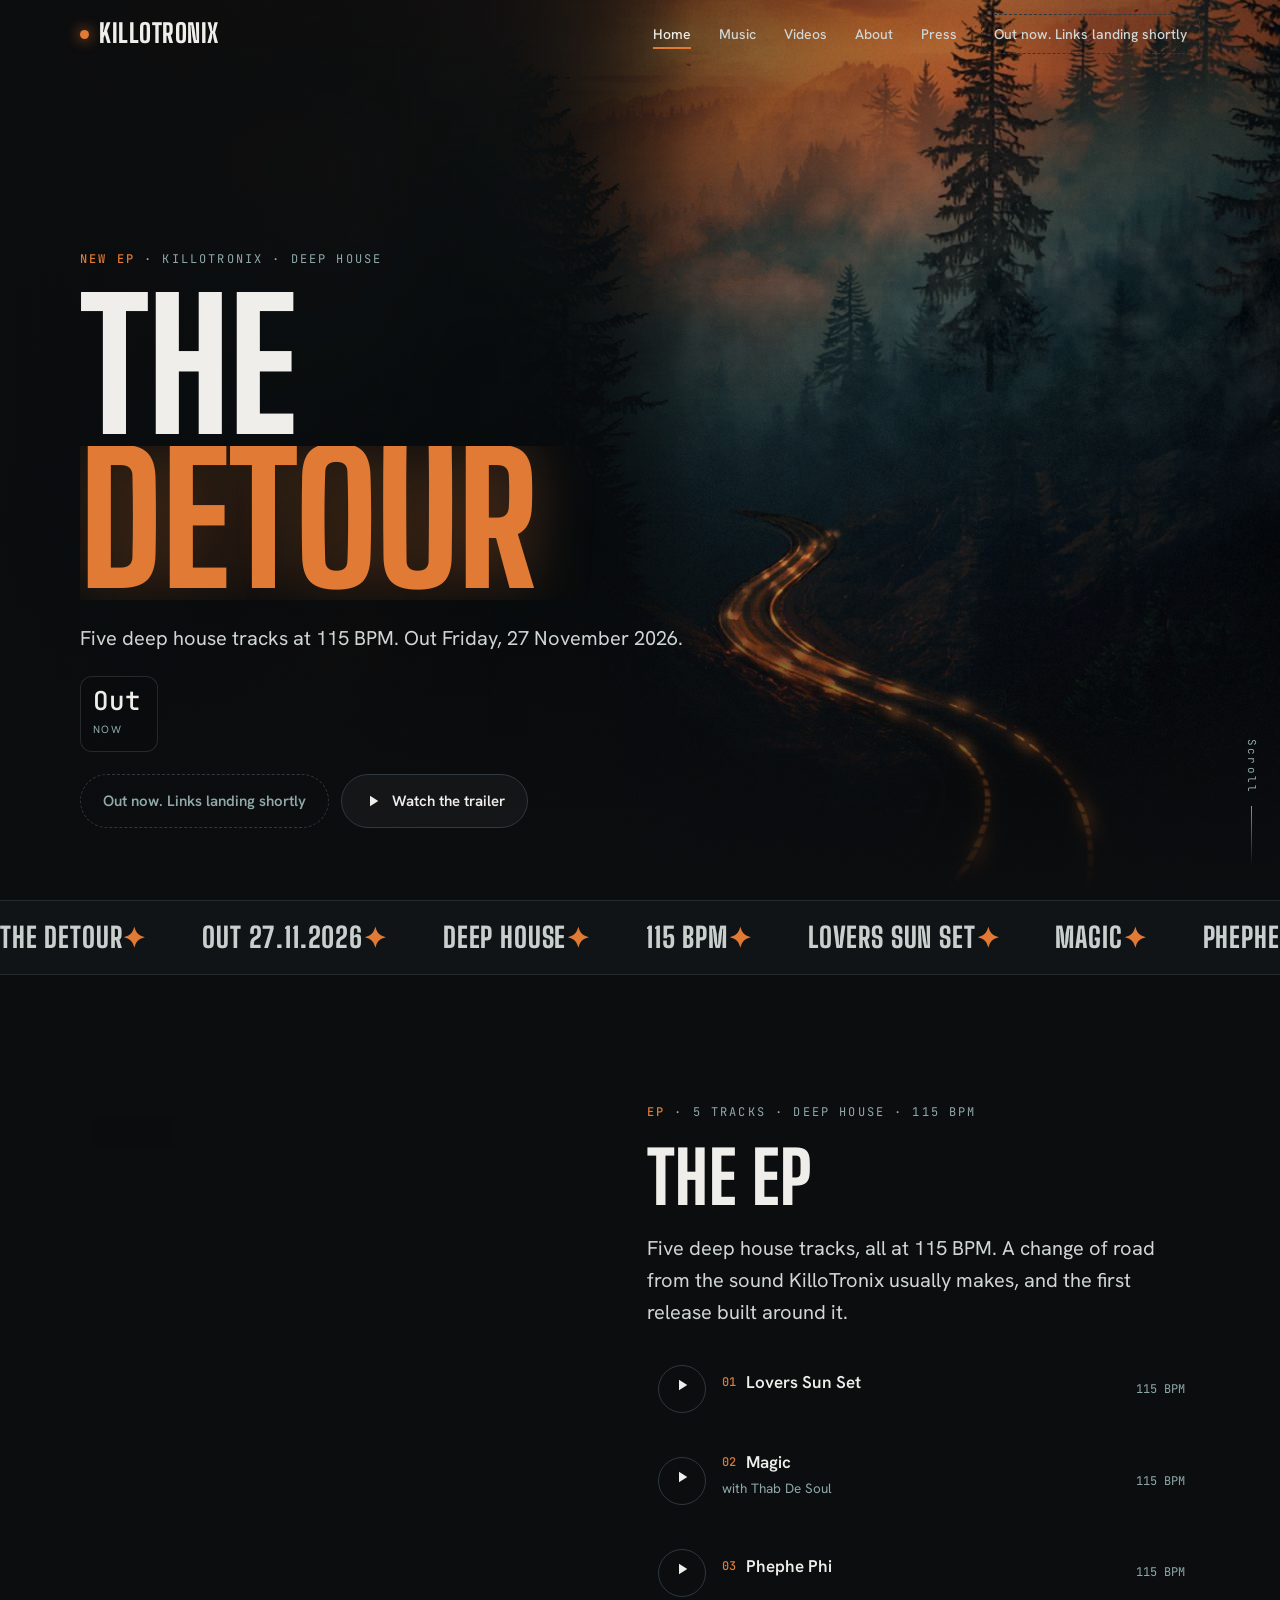
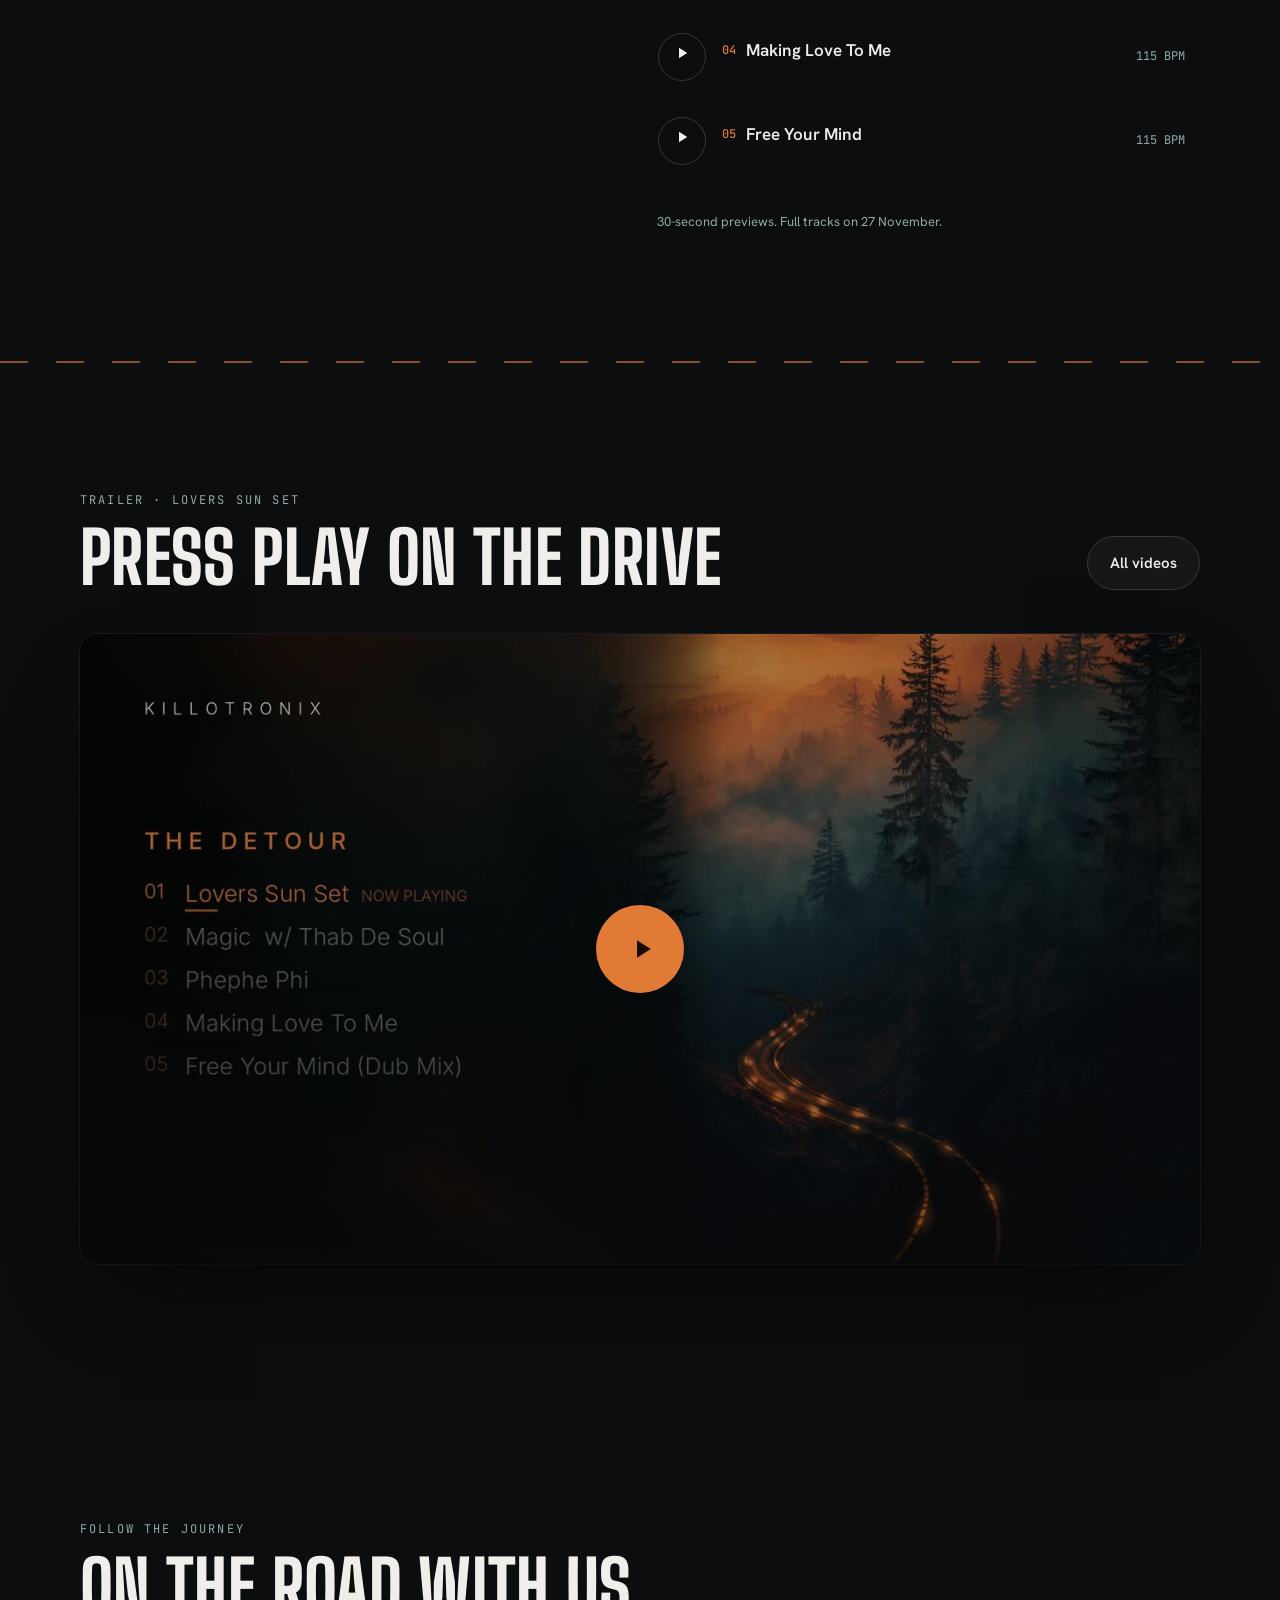
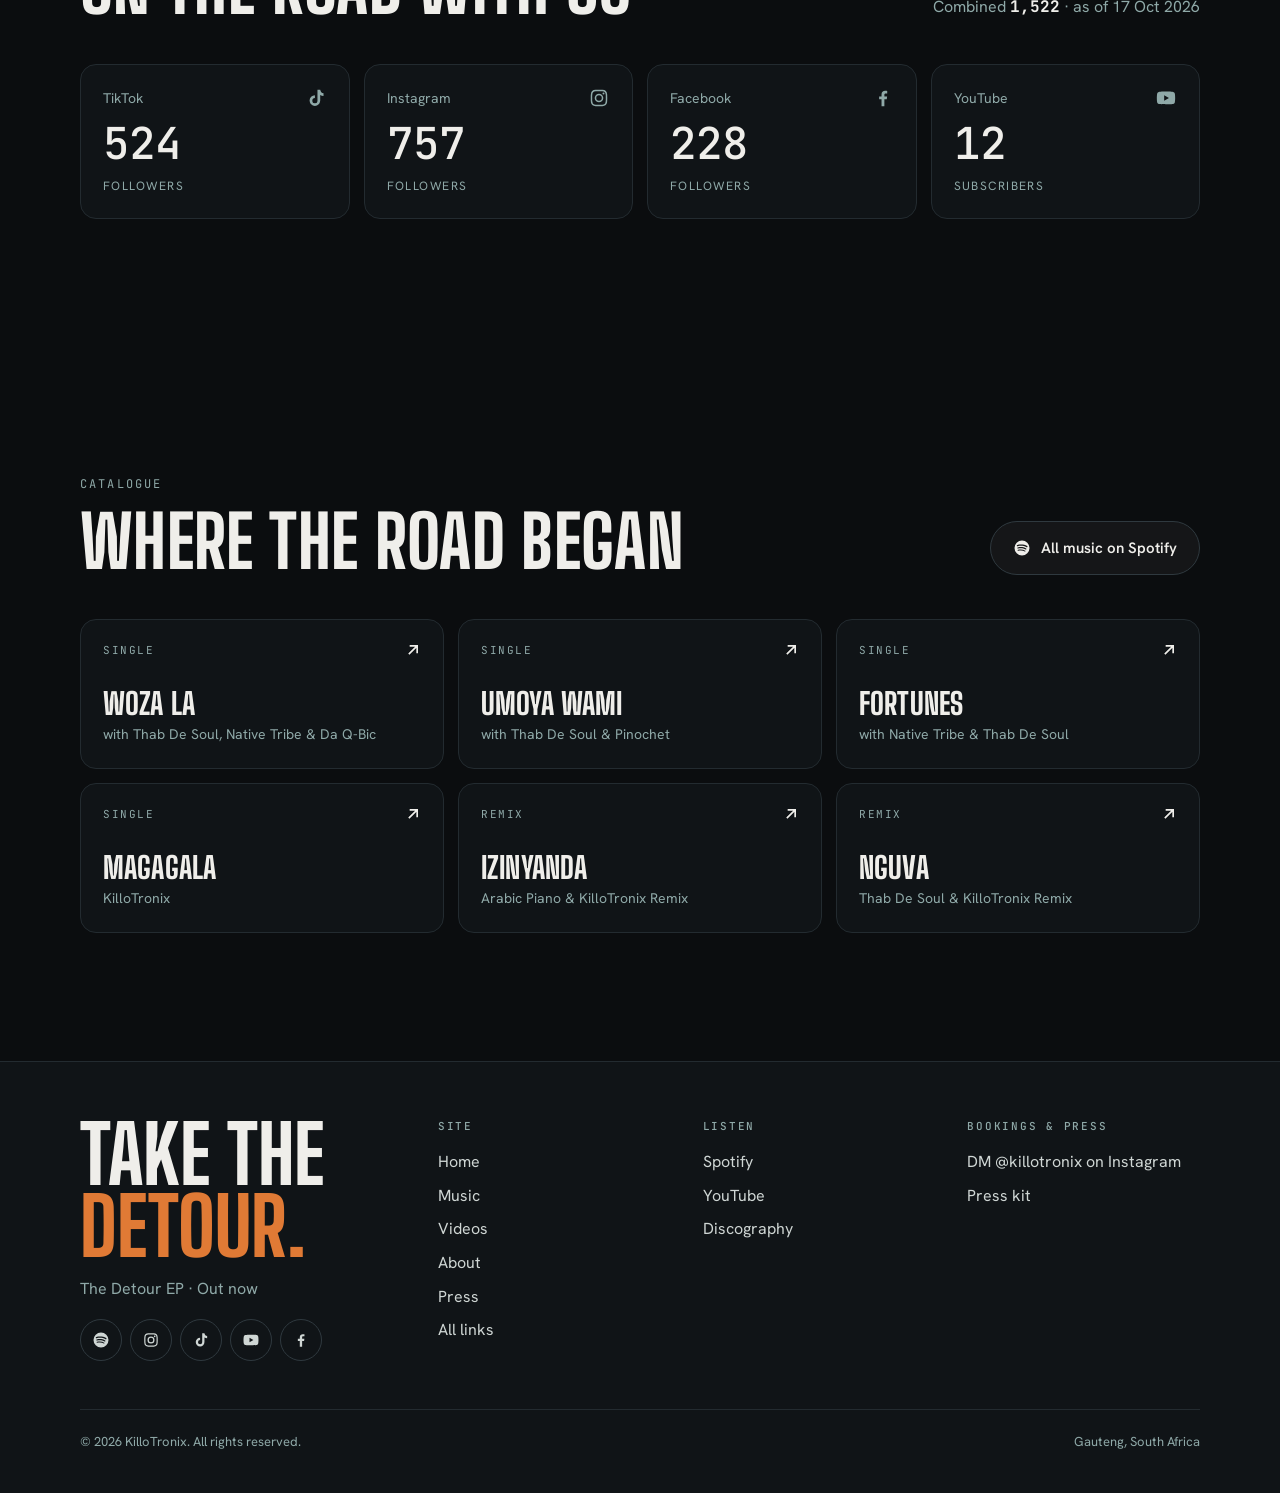
==== commit 830e48c4: "Point site at killotronix.co.za: CNAME, canonical URLs, absolute share images, sitemap Co-Authored-B" ====
--- a/index.html
+++ b/index.html
@@ -8,7 +8,9 @@
 <meta property="og:site_name" content="KilloTronix">
 <meta property="og:title" content="KilloTronix · The Detour EP">
 <meta property="og:description" content="KilloTronix: producer and audio engineer from Gauteng, South Africa. New deep house EP The Detour out 27 November 2026.">
-<meta property="og:image" content="img/og.jpg">
+<meta property="og:image" content="https://killotronix.co.za/img/og.jpg">
+<meta property="og:url" content="https://killotronix.co.za/">
+<link rel="canonical" href="https://killotronix.co.za/">
 <meta property="og:type" content="website">
 <meta name="twitter:card" content="summary_large_image">
 <meta name="theme-color" content="#0b0d0f">
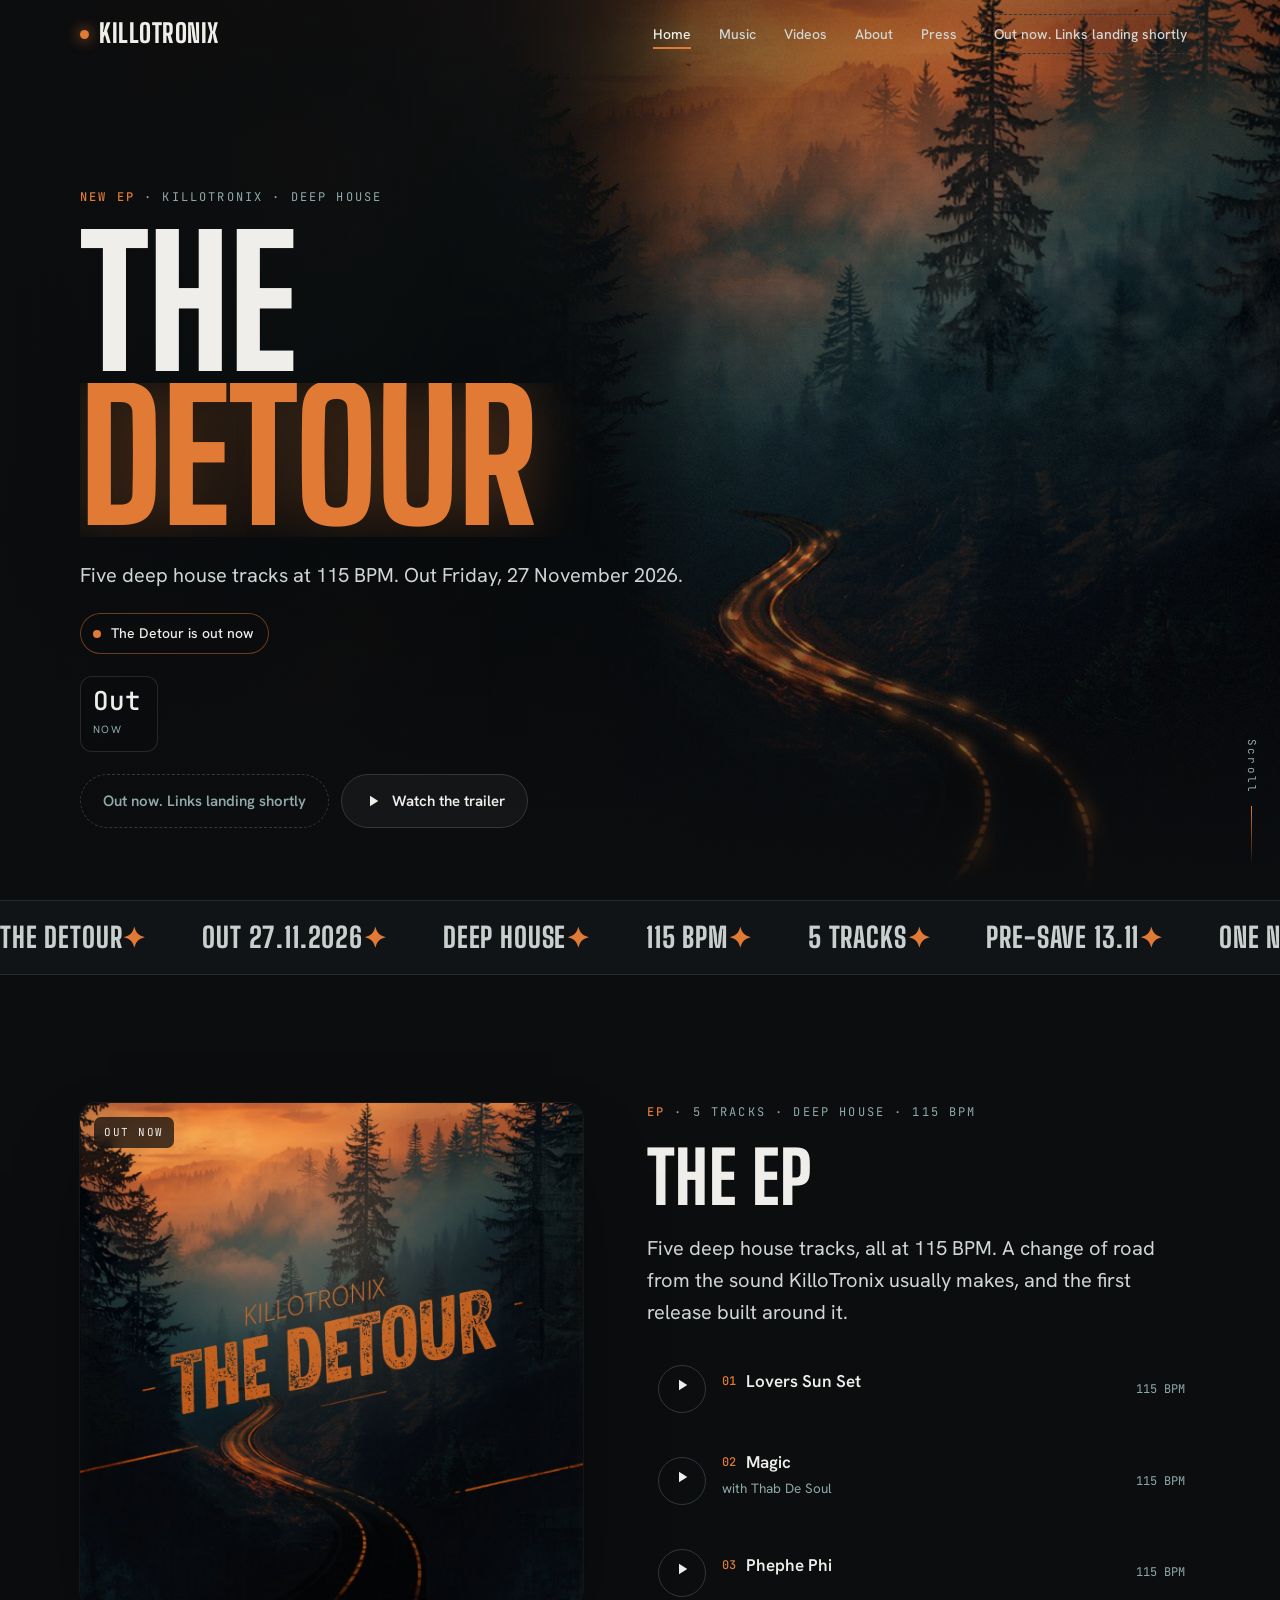
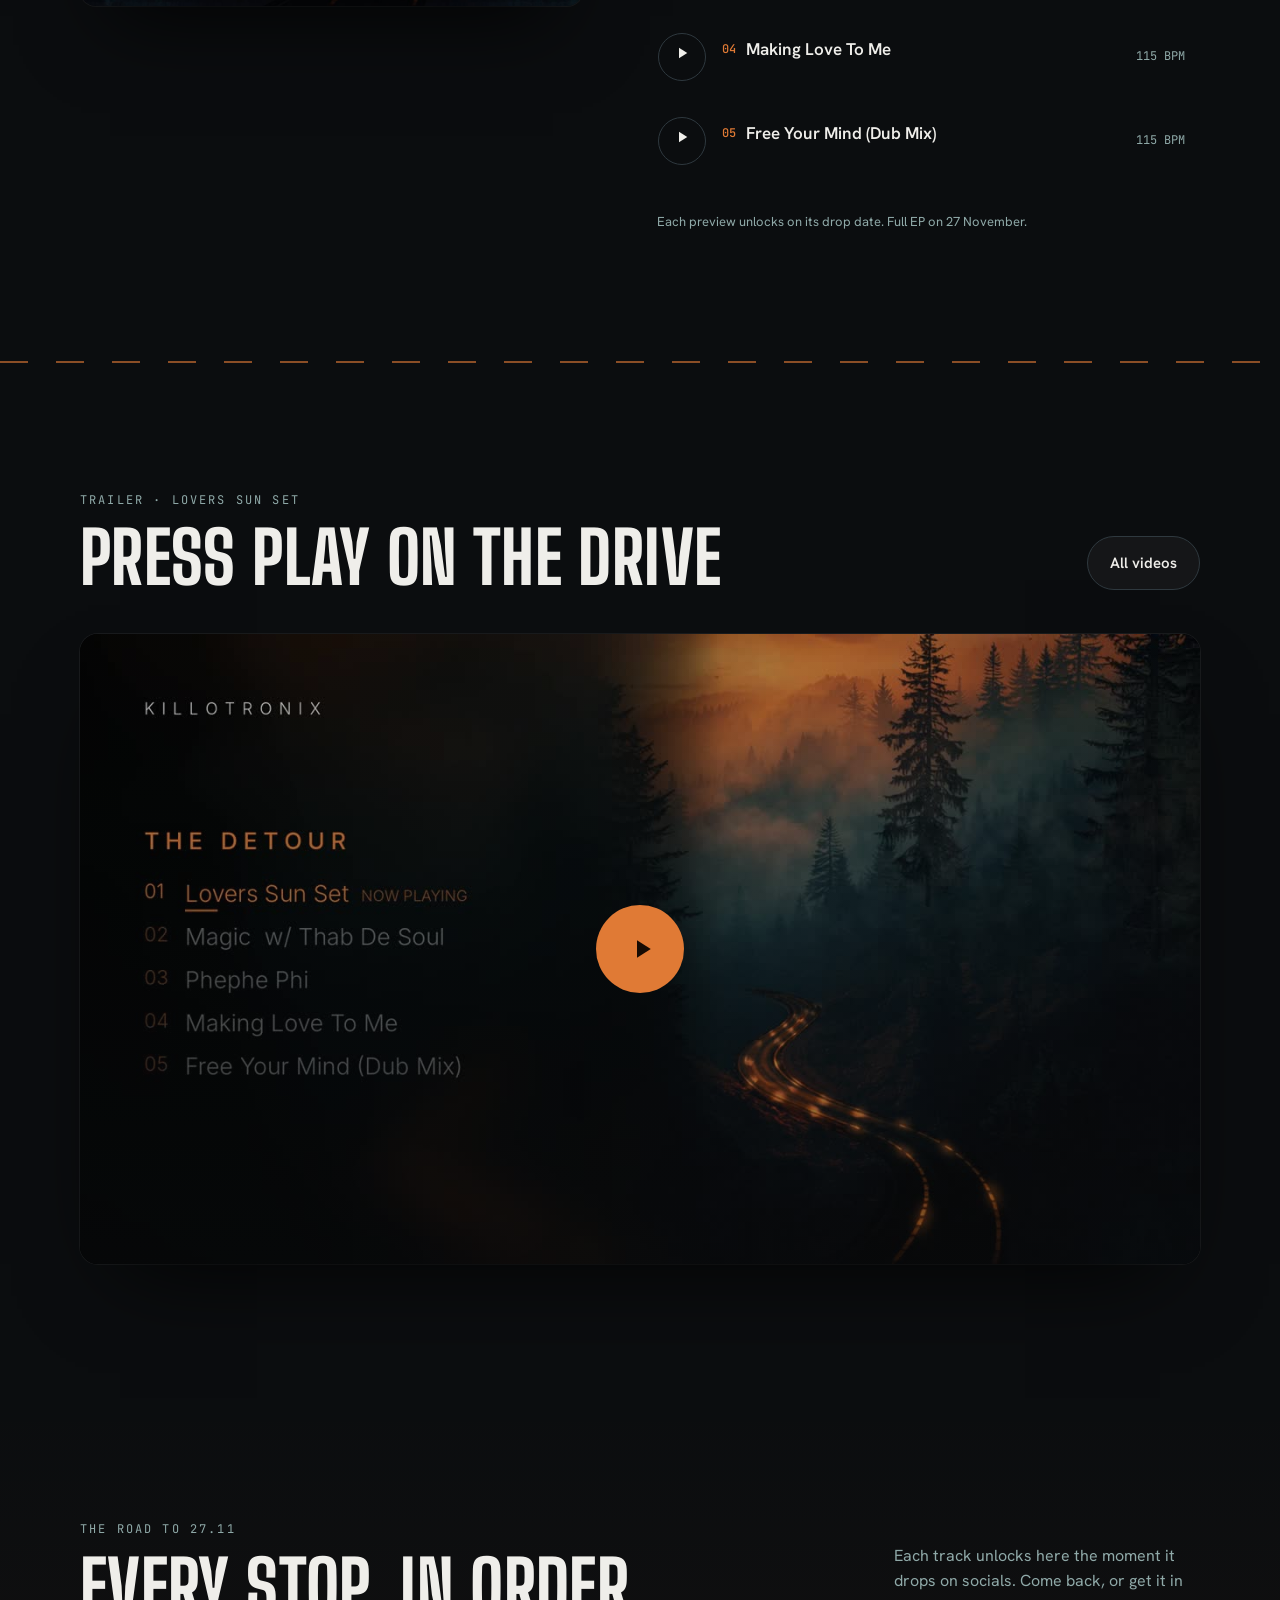
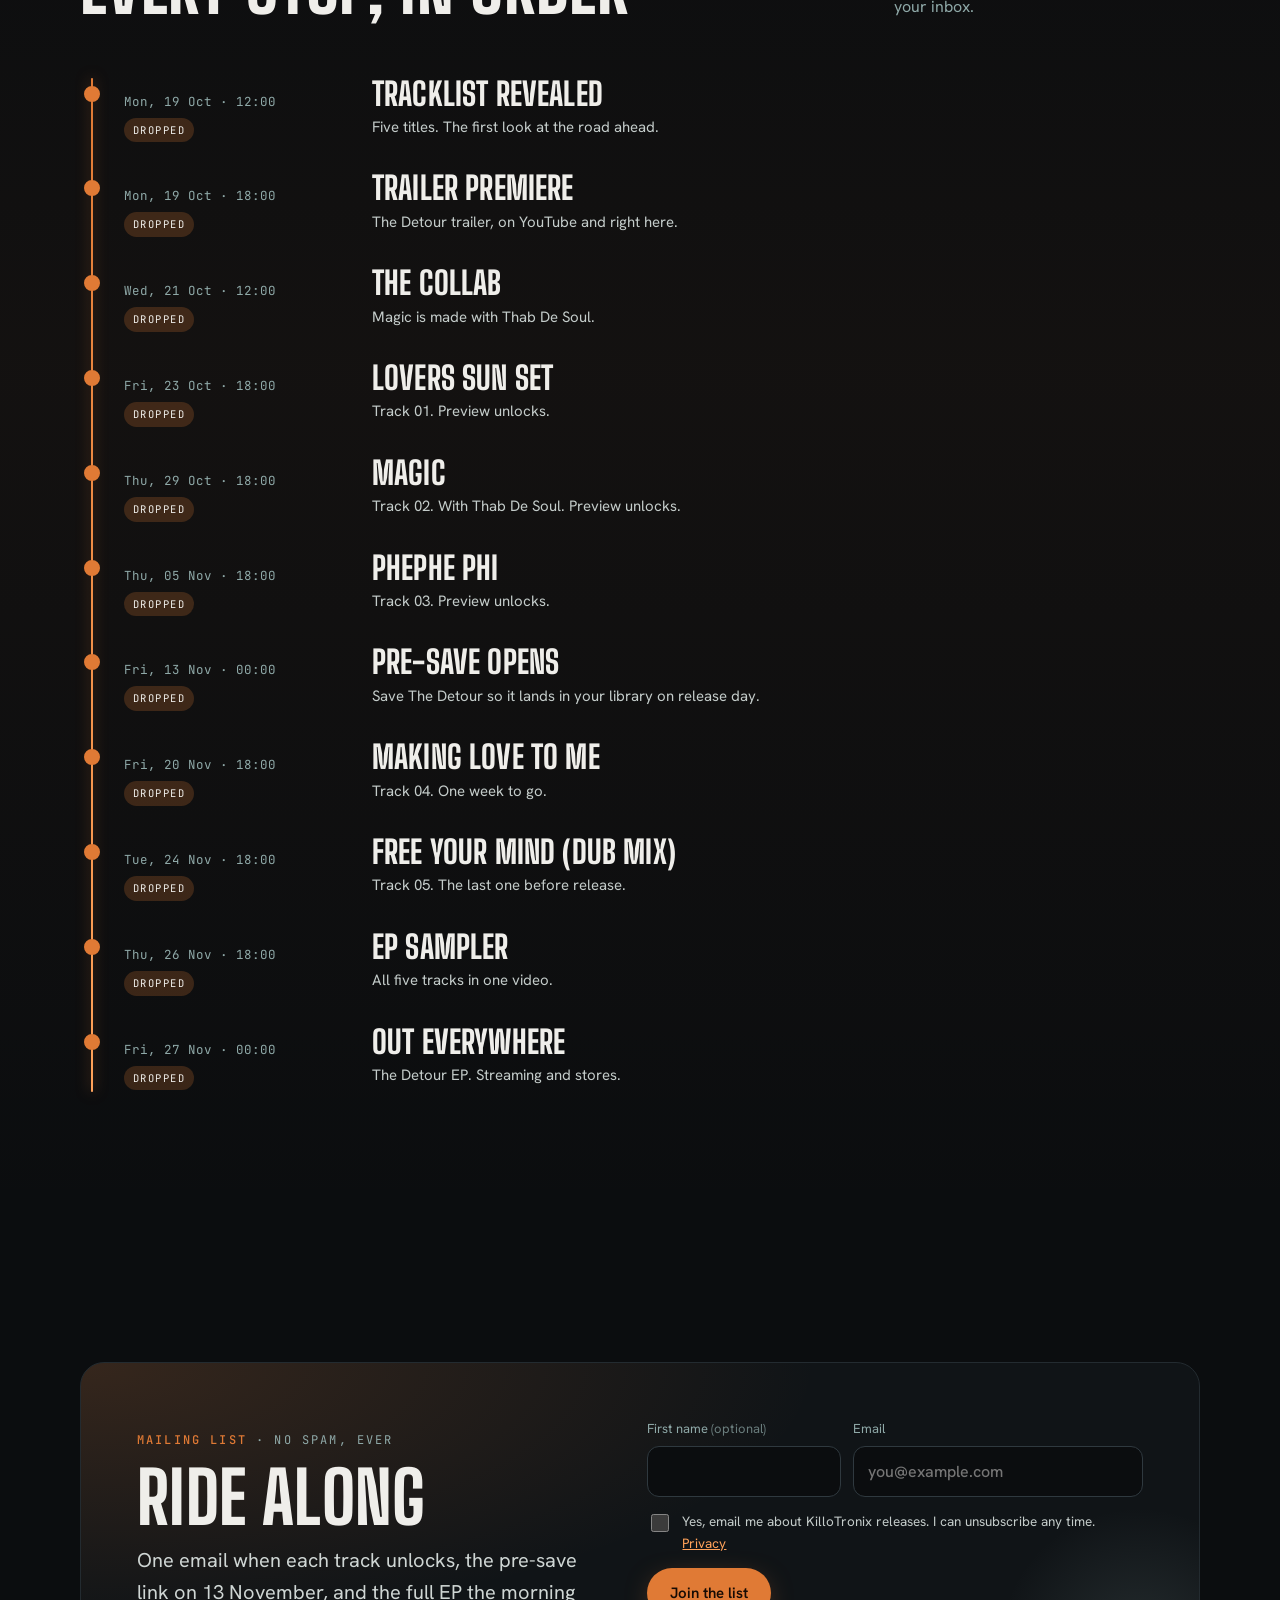
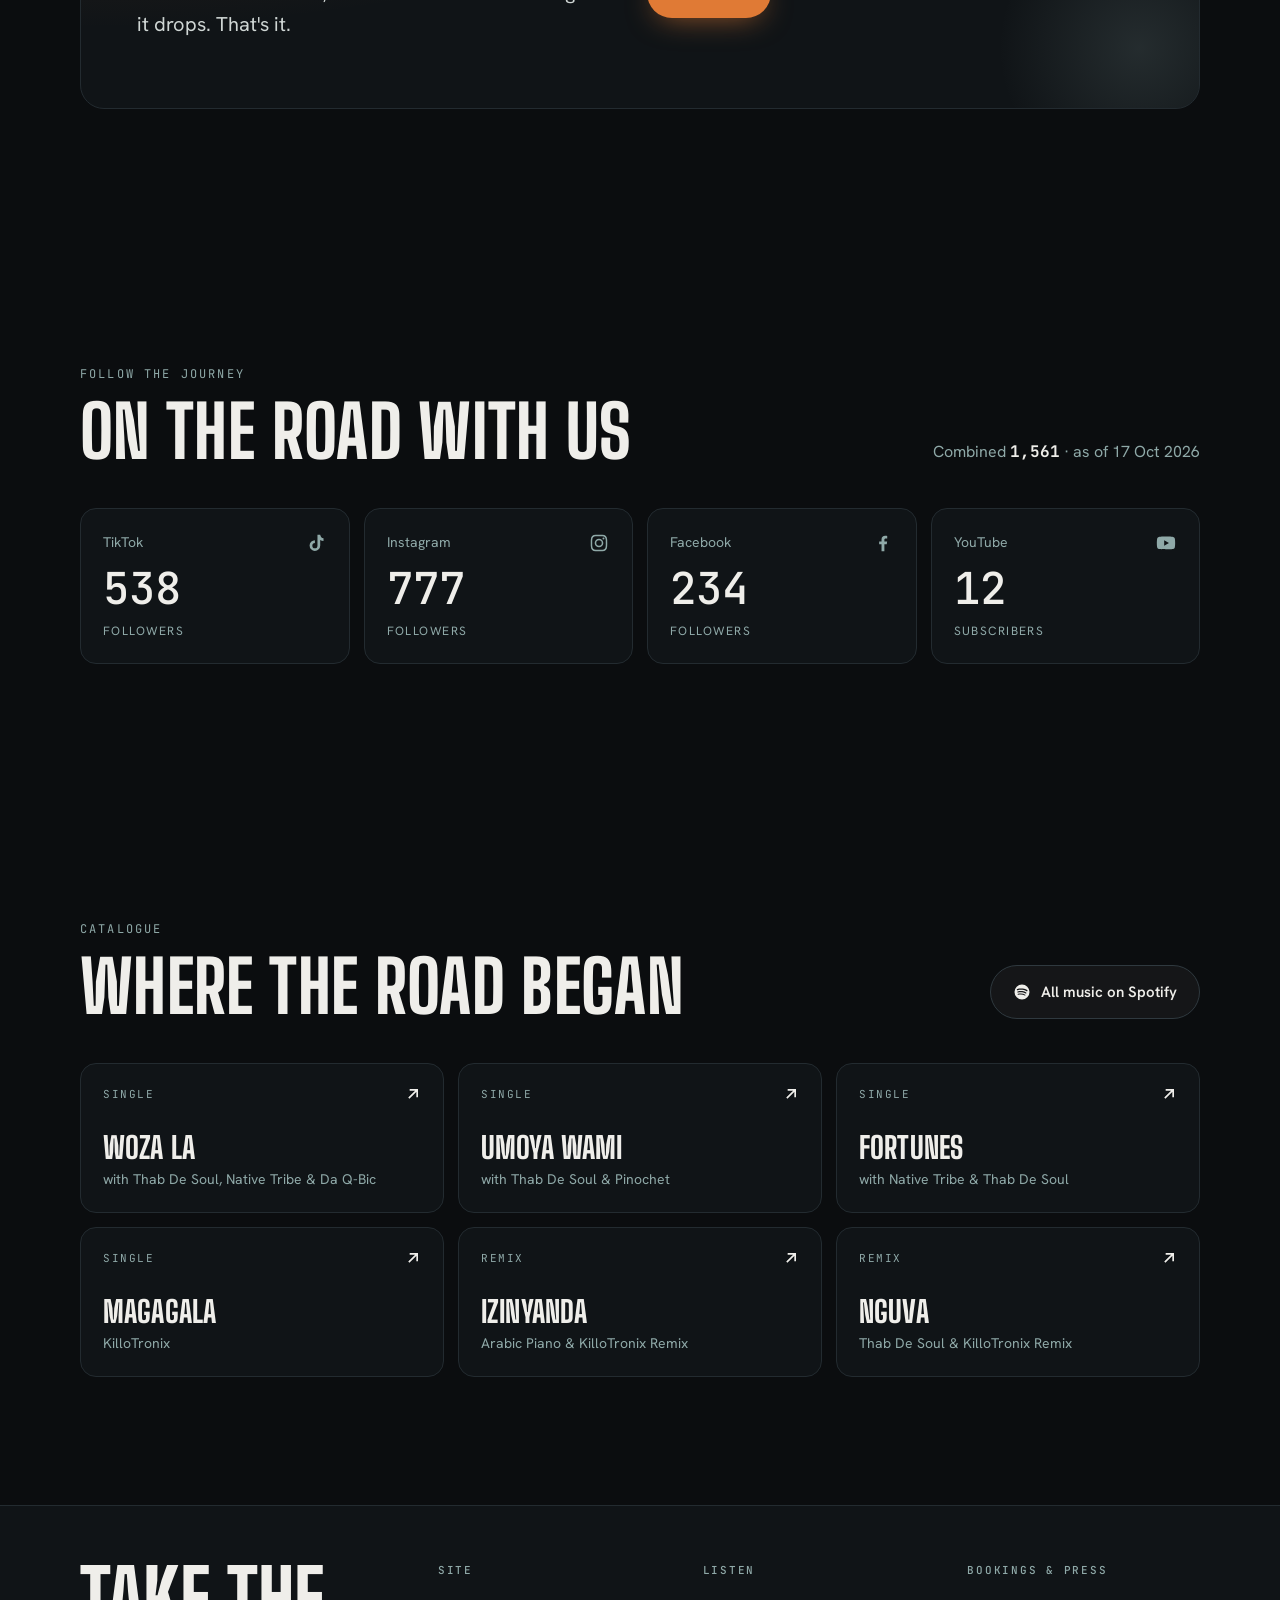
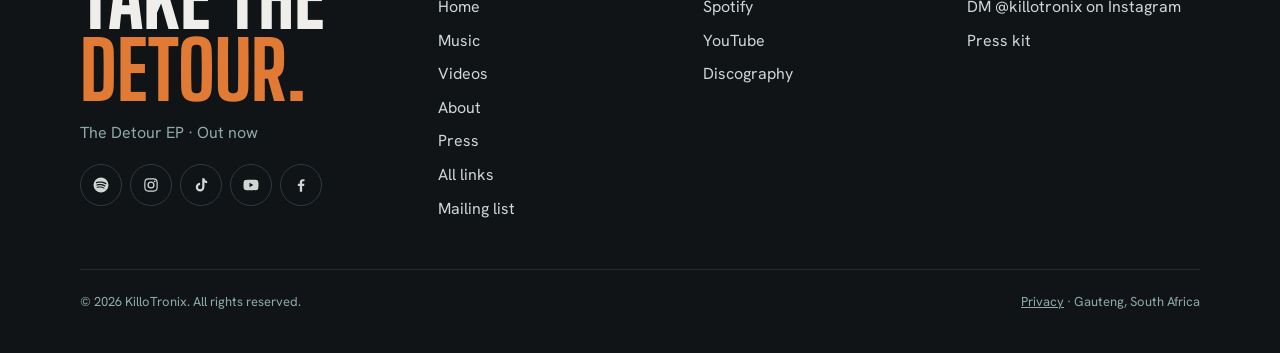
==== commit cb4d5758: "Drop schedule: previews, trailer and sampler unlock in order; road-to-release timeline; mailing list" ====
--- a/index.html
+++ b/index.html
@@ -39,6 +39,7 @@
     <p class="eyebrow fade-up d1"><b>New EP</b> · KilloTronix · Deep house</p>
     <h1><span class="line"><span>The</span></span><span class="line"><span>Detour</span></span></h1>
     <p class="lede fade-up d2">Five deep house tracks at 115 BPM. Out Friday, 27 November 2026.</p>
+    <a class="next-drop fade-up d3" href="#road" data-next-drop><span class="nd-dot"></span><span class="nd-txt">Next stop on the road</span></a>
     <div class="countdown fade-up d3" data-countdown aria-label="Countdown to release"></div>
     <div class="fade-up d4"><div class="hero-ctas">
       <a class="btn btn-wait" data-cta aria-disabled="true"><span class="lbl">Pre-save opens 13 Nov</span></a>
@@ -47,7 +48,7 @@
   </div>
   <a class="scroll-cue" href="#ep">Scroll</a>
 </section>
-<div class="marquee" aria-hidden="true"><div class="marquee-track"><span>The Detour<em>✦</em></span><span>Out 27.11.2026<em>✦</em></span><span>Deep house<em>✦</em></span><span>115 BPM<em>✦</em></span><span>Lovers Sun Set<em>✦</em></span><span>Magic<em>✦</em></span><span>Phephe Phi<em>✦</em></span><span>Making Love To Me<em>✦</em></span><span>Free Your Mind<em>✦</em></span><span>The Detour<em>✦</em></span><span>Out 27.11.2026<em>✦</em></span><span>Deep house<em>✦</em></span><span>115 BPM<em>✦</em></span><span>Lovers Sun Set<em>✦</em></span><span>Magic<em>✦</em></span><span>Phephe Phi<em>✦</em></span><span>Making Love To Me<em>✦</em></span><span>Free Your Mind<em>✦</em></span></div></div>
+<div class="marquee" aria-hidden="true"><div class="marquee-track"><span>The Detour<em>✦</em></span><span>Out 27.11.2026<em>✦</em></span><span>Deep house<em>✦</em></span><span>115 BPM<em>✦</em></span><span>5 tracks<em>✦</em></span><span>Pre-save 13.11<em>✦</em></span><span>One new direction<em>✦</em></span><span>The Detour<em>✦</em></span><span>Out 27.11.2026<em>✦</em></span><span>Deep house<em>✦</em></span><span>115 BPM<em>✦</em></span><span>5 tracks<em>✦</em></span><span>Pre-save 13.11<em>✦</em></span><span>One new direction<em>✦</em></span></div></div>
 <section id="ep"><div class="wrap"><div class="ep">
       <div class="cover-tilt reveal"><div class="cover"><img src="img/the-detour-cover.jpg" alt="The Detour EP cover: a winding road lit orange at dusk through a misty pine forest" loading="lazy" width="1080" height="1080"><span class="tag" data-release-status>Out 27 Nov</span></div></div>
       <div class="reveal d1" style="display:flex;flex-direction:column;gap:22px;min-width:0">
@@ -55,40 +56,113 @@
         <h2>The EP</h2>
         <p class="lede">Five deep house tracks, all at 115 BPM. A change of road from the sound KilloTronix usually makes, and the first release built around it.</p>
         <div class="player">
-      <button class="track" type="button" data-src="audio/01-lovers-sun-set.mp3" aria-pressed="false" aria-label="Play 30-second preview of Lovers Sun Set">
-        <span class="pbtn"><span class="i-play"><svg viewBox="0 0 24 24" aria-hidden="true"><path d="M8 5v14l11-7z"/></svg></span><span class="i-pause"><svg viewBox="0 0 24 24" aria-hidden="true"><path d="M7 5h4v14H7zM13 5h4v14h-4z"/></svg></span></span>
-        <span class="t-main"><span class="t-title"><span class="n">01</span>Lovers Sun Set</span><span class="t-bar"><i></i></span></span>
-        <span class="t-side"><span class="eq"><i></i><i></i><i></i><i></i></span>115 BPM</span>
-      </button>
-      <button class="track" type="button" data-src="audio/02-magic.mp3" aria-pressed="false" aria-label="Play 30-second preview of Magic">
-        <span class="pbtn"><span class="i-play"><svg viewBox="0 0 24 24" aria-hidden="true"><path d="M8 5v14l11-7z"/></svg></span><span class="i-pause"><svg viewBox="0 0 24 24" aria-hidden="true"><path d="M7 5h4v14H7zM13 5h4v14h-4z"/></svg></span></span>
-        <span class="t-main"><span class="t-title"><span class="n">02</span>Magic</span><span class="t-sub">with Thab De Soul</span><span class="t-bar"><i></i></span></span>
-        <span class="t-side"><span class="eq"><i></i><i></i><i></i><i></i></span>115 BPM</span>
-      </button>
-      <button class="track" type="button" data-src="audio/03-phephe-phi.mp3" aria-pressed="false" aria-label="Play 30-second preview of Phephe Phi">
-        <span class="pbtn"><span class="i-play"><svg viewBox="0 0 24 24" aria-hidden="true"><path d="M8 5v14l11-7z"/></svg></span><span class="i-pause"><svg viewBox="0 0 24 24" aria-hidden="true"><path d="M7 5h4v14H7zM13 5h4v14h-4z"/></svg></span></span>
-        <span class="t-main"><span class="t-title"><span class="n">03</span>Phephe Phi</span><span class="t-bar"><i></i></span></span>
-        <span class="t-side"><span class="eq"><i></i><i></i><i></i><i></i></span>115 BPM</span>
-      </button>
-      <button class="track" type="button" data-src="audio/04-making-love-to-me.mp3" aria-pressed="false" aria-label="Play 30-second preview of Making Love To Me">
-        <span class="pbtn"><span class="i-play"><svg viewBox="0 0 24 24" aria-hidden="true"><path d="M8 5v14l11-7z"/></svg></span><span class="i-pause"><svg viewBox="0 0 24 24" aria-hidden="true"><path d="M7 5h4v14H7zM13 5h4v14h-4z"/></svg></span></span>
-        <span class="t-main"><span class="t-title"><span class="n">04</span>Making Love To Me</span><span class="t-bar"><i></i></span></span>
-        <span class="t-side"><span class="eq"><i></i><i></i><i></i><i></i></span>115 BPM</span>
-      </button>
-      <button class="track" type="button" data-src="audio/05-free-your-mind.mp3" aria-pressed="false" aria-label="Play 30-second preview of Free Your Mind">
-        <span class="pbtn"><span class="i-play"><svg viewBox="0 0 24 24" aria-hidden="true"><path d="M8 5v14l11-7z"/></svg></span><span class="i-pause"><svg viewBox="0 0 24 24" aria-hidden="true"><path d="M7 5h4v14H7zM13 5h4v14h-4z"/></svg></span></span>
-        <span class="t-main"><span class="t-title"><span class="n">05</span>Free Your Mind</span><span class="t-bar"><i></i></span></span>
-        <span class="t-side"><span class="eq"><i></i><i></i><i></i><i></i></span>115 BPM</span>
-      </button></div><p class="player-note">30-second previews. Full tracks on 27 November.</p>
+      <button class="track" type="button" data-src="audio/01-lovers-sun-set.mp3" data-unlock="2026-10-23T18:00:00+02:00" aria-pressed="false" aria-label="Track 01 preview">
+        <span class="pbtn"><span class="i-play"><svg viewBox="0 0 24 24" aria-hidden="true"><path d="M8 5v14l11-7z"/></svg></span><span class="i-pause"><svg viewBox="0 0 24 24" aria-hidden="true"><path d="M7 5h4v14H7zM13 5h4v14h-4z"/></svg></span><span class="i-lock"><svg viewBox="0 0 24 24" aria-hidden="true"><path d="M7 10V7a5 5 0 0 1 10 0v3h1a1 1 0 0 1 1 1v9a1 1 0 0 1-1 1H6a1 1 0 0 1-1-1v-9a1 1 0 0 1 1-1h1Zm2 0h6V7a3 3 0 0 0-6 0v3Z"/></svg></span></span>
+        <span class="t-main"><span class="t-title"><span class="n">01</span><span data-mask-until="2026-10-19T12:00:00+02:00" data-real="Lovers Sun Set">Track 01</span></span><span class="t-sub"><span class="t-when" data-when></span></span><span class="t-bar"><i></i></span></span>
+        <span class="t-side"><span class="eq"><i></i><i></i><i></i><i></i></span><span class="bpm">115 BPM</span></span>
+      </button>
+      <button class="track" type="button" data-src="audio/02-magic.mp3" data-unlock="2026-10-29T18:00:00+02:00" aria-pressed="false" aria-label="Track 02 preview">
+        <span class="pbtn"><span class="i-play"><svg viewBox="0 0 24 24" aria-hidden="true"><path d="M8 5v14l11-7z"/></svg></span><span class="i-pause"><svg viewBox="0 0 24 24" aria-hidden="true"><path d="M7 5h4v14H7zM13 5h4v14h-4z"/></svg></span><span class="i-lock"><svg viewBox="0 0 24 24" aria-hidden="true"><path d="M7 10V7a5 5 0 0 1 10 0v3h1a1 1 0 0 1 1 1v9a1 1 0 0 1-1 1H6a1 1 0 0 1-1-1v-9a1 1 0 0 1 1-1h1Zm2 0h6V7a3 3 0 0 0-6 0v3Z"/></svg></span></span>
+        <span class="t-main"><span class="t-title"><span class="n">02</span><span data-mask-until="2026-10-19T12:00:00+02:00" data-real="Magic">Track 02</span></span><span class="t-sub"><span data-mask-until="2026-10-19T12:00:00+02:00" data-real="with Thab De Soul"></span><span class="t-when" data-when></span></span><span class="t-bar"><i></i></span></span>
+        <span class="t-side"><span class="eq"><i></i><i></i><i></i><i></i></span><span class="bpm">115 BPM</span></span>
+      </button>
+      <button class="track" type="button" data-src="audio/03-phephe-phi.mp3" data-unlock="2026-11-05T18:00:00+02:00" aria-pressed="false" aria-label="Track 03 preview">
+        <span class="pbtn"><span class="i-play"><svg viewBox="0 0 24 24" aria-hidden="true"><path d="M8 5v14l11-7z"/></svg></span><span class="i-pause"><svg viewBox="0 0 24 24" aria-hidden="true"><path d="M7 5h4v14H7zM13 5h4v14h-4z"/></svg></span><span class="i-lock"><svg viewBox="0 0 24 24" aria-hidden="true"><path d="M7 10V7a5 5 0 0 1 10 0v3h1a1 1 0 0 1 1 1v9a1 1 0 0 1-1 1H6a1 1 0 0 1-1-1v-9a1 1 0 0 1 1-1h1Zm2 0h6V7a3 3 0 0 0-6 0v3Z"/></svg></span></span>
+        <span class="t-main"><span class="t-title"><span class="n">03</span><span data-mask-until="2026-10-19T12:00:00+02:00" data-real="Phephe Phi">Track 03</span></span><span class="t-sub"><span class="t-when" data-when></span></span><span class="t-bar"><i></i></span></span>
+        <span class="t-side"><span class="eq"><i></i><i></i><i></i><i></i></span><span class="bpm">115 BPM</span></span>
+      </button>
+      <button class="track" type="button" data-src="audio/04-making-love-to-me.mp3" data-unlock="2026-11-20T18:00:00+02:00" aria-pressed="false" aria-label="Track 04 preview">
+        <span class="pbtn"><span class="i-play"><svg viewBox="0 0 24 24" aria-hidden="true"><path d="M8 5v14l11-7z"/></svg></span><span class="i-pause"><svg viewBox="0 0 24 24" aria-hidden="true"><path d="M7 5h4v14H7zM13 5h4v14h-4z"/></svg></span><span class="i-lock"><svg viewBox="0 0 24 24" aria-hidden="true"><path d="M7 10V7a5 5 0 0 1 10 0v3h1a1 1 0 0 1 1 1v9a1 1 0 0 1-1 1H6a1 1 0 0 1-1-1v-9a1 1 0 0 1 1-1h1Zm2 0h6V7a3 3 0 0 0-6 0v3Z"/></svg></span></span>
+        <span class="t-main"><span class="t-title"><span class="n">04</span><span data-mask-until="2026-10-19T12:00:00+02:00" data-real="Making Love To Me">Track 04</span></span><span class="t-sub"><span class="t-when" data-when></span></span><span class="t-bar"><i></i></span></span>
+        <span class="t-side"><span class="eq"><i></i><i></i><i></i><i></i></span><span class="bpm">115 BPM</span></span>
+      </button>
+      <button class="track" type="button" data-src="audio/05-free-your-mind.mp3" data-unlock="2026-11-24T18:00:00+02:00" aria-pressed="false" aria-label="Track 05 preview">
+        <span class="pbtn"><span class="i-play"><svg viewBox="0 0 24 24" aria-hidden="true"><path d="M8 5v14l11-7z"/></svg></span><span class="i-pause"><svg viewBox="0 0 24 24" aria-hidden="true"><path d="M7 5h4v14H7zM13 5h4v14h-4z"/></svg></span><span class="i-lock"><svg viewBox="0 0 24 24" aria-hidden="true"><path d="M7 10V7a5 5 0 0 1 10 0v3h1a1 1 0 0 1 1 1v9a1 1 0 0 1-1 1H6a1 1 0 0 1-1-1v-9a1 1 0 0 1 1-1h1Zm2 0h6V7a3 3 0 0 0-6 0v3Z"/></svg></span></span>
+        <span class="t-main"><span class="t-title"><span class="n">05</span><span data-mask-until="2026-10-19T12:00:00+02:00" data-real="Free Your Mind (Dub Mix)">Track 05</span></span><span class="t-sub"><span class="t-when" data-when></span></span><span class="t-bar"><i></i></span></span>
+        <span class="t-side"><span class="eq"><i></i><i></i><i></i><i></i></span><span class="bpm">115 BPM</span></span>
+      </button></div><p class="player-note">Each preview unlocks on its drop date. Full EP on 27 November.</p>
       </div>
     </div></div></section>
 <div class="road" aria-hidden="true"></div>
 <section>
   <div class="wrap">
-    <div class="sec-head reveal"><div><p class="eyebrow">Trailer · Lovers Sun Set</p><h2>Press play on the drive</h2></div>
+    <div class="sec-head reveal"><div><p class="eyebrow">Trailer · <span data-mask-until="2026-10-19T12:00:00+02:00" data-real="Lovers Sun Set">Track 01</span></p><h2>Press play on the drive</h2></div>
       <a class="btn btn-ghost" href="videos.html">All videos</a></div>
-    <div class="reveal d1"><div class="video-frame "><video src="media/trailer-lovers-sun-set.mp4" poster="img/trailer-poster.jpg" preload="none" playsinline></video>
-      <button class="play-overlay" type="button" aria-label="Play The Detour trailer"><span><svg viewBox="0 0 24 24" aria-hidden="true"><path d="M8 5v14l11-7z"/></svg></span></button></div></div>
+    <div class="reveal d1"><div class="video-frame " data-unlock="2026-10-19T18:00:00+02:00"><video data-src="media/trailer-lovers-sun-set.mp4" poster="img/trailer-poster.jpg" preload="none" playsinline></video>
+      <button class="play-overlay" type="button" aria-label="Play The Detour trailer"><span><svg viewBox="0 0 24 24" aria-hidden="true"><path d="M8 5v14l11-7z"/></svg></span></button>
+      <div class="lock-overlay"><span class="lk"><svg viewBox="0 0 24 24" aria-hidden="true"><path d="M7 10V7a5 5 0 0 1 10 0v3h1a1 1 0 0 1 1 1v9a1 1 0 0 1-1 1H6a1 1 0 0 1-1-1v-9a1 1 0 0 1 1-1h1Zm2 0h6V7a3 3 0 0 0-6 0v3Z"/></svg></span><b data-when-label></b><span class="lk-cd" data-when></span></div></div></div>
+  </div>
+</section>
+<section id="road" class="road-sec">
+  <div class="wrap">
+    <div class="sec-head reveal"><div><p class="eyebrow">The road to 27.11</p><h2>Every stop, in order</h2></div>
+      <p class="muted" style="margin:0;max-width:34ch">Each track unlocks here the moment it drops on socials. Come back, or get it in your inbox.</p></div>
+    <ol class="timeline reveal d1" data-timeline><span class="tl-fill" aria-hidden="true"></span><li class="drop" data-at="2026-10-19T12:00:00+02:00">
+        <span class="dot" aria-hidden="true"></span>
+        <div class="d-when"><span data-date="2026-10-19T12:00:00+02:00"></span><span class="pill" data-pill></span></div>
+        <div class="d-body"><h3>Tracklist revealed</h3><p>Five titles. The first look at the road ahead.</p><span class="d-cd" data-drop-cd></span></div>
+      </li><li class="drop" data-at="2026-10-19T18:00:00+02:00">
+        <span class="dot" aria-hidden="true"></span>
+        <div class="d-when"><span data-date="2026-10-19T18:00:00+02:00"></span><span class="pill" data-pill></span></div>
+        <div class="d-body"><h3>Trailer premiere</h3><p>The Detour trailer, on YouTube and right here.</p><span class="d-cd" data-drop-cd></span></div>
+      </li><li class="drop" data-at="2026-10-21T12:00:00+02:00">
+        <span class="dot" aria-hidden="true"></span>
+        <div class="d-when"><span data-date="2026-10-21T12:00:00+02:00"></span><span class="pill" data-pill></span></div>
+        <div class="d-body"><h3>The collab</h3><p><span data-mask-until="2026-10-21T12:00:00+02:00" data-real="Magic is made with Thab De Soul.">Track 02 has a guest. You'll know who.</span></p><span class="d-cd" data-drop-cd></span></div>
+      </li><li class="drop" data-at="2026-10-23T18:00:00+02:00">
+        <span class="dot" aria-hidden="true"></span>
+        <div class="d-when"><span data-date="2026-10-23T18:00:00+02:00"></span><span class="pill" data-pill></span></div>
+        <div class="d-body"><h3><span data-mask-until="2026-10-19T12:00:00+02:00" data-real="Lovers Sun Set">Track 01</span></h3><p><span data-mask-until="2026-10-19T12:00:00+02:00" data-real="Track 01. Preview unlocks.">Track 01.</span></p><span class="d-cd" data-drop-cd></span></div>
+      </li><li class="drop" data-at="2026-10-29T18:00:00+02:00">
+        <span class="dot" aria-hidden="true"></span>
+        <div class="d-when"><span data-date="2026-10-29T18:00:00+02:00"></span><span class="pill" data-pill></span></div>
+        <div class="d-body"><h3><span data-mask-until="2026-10-19T12:00:00+02:00" data-real="Magic">Track 02</span></h3><p><span data-mask-until="2026-10-19T12:00:00+02:00" data-real="Track 02. With Thab De Soul. Preview unlocks.">Track 02.</span></p><span class="d-cd" data-drop-cd></span></div>
+      </li><li class="drop" data-at="2026-11-05T18:00:00+02:00">
+        <span class="dot" aria-hidden="true"></span>
+        <div class="d-when"><span data-date="2026-11-05T18:00:00+02:00"></span><span class="pill" data-pill></span></div>
+        <div class="d-body"><h3><span data-mask-until="2026-10-19T12:00:00+02:00" data-real="Phephe Phi">Track 03</span></h3><p><span data-mask-until="2026-10-19T12:00:00+02:00" data-real="Track 03. Preview unlocks.">Track 03.</span></p><span class="d-cd" data-drop-cd></span></div>
+      </li><li class="drop" data-at="2026-11-13T00:00:00+02:00">
+        <span class="dot" aria-hidden="true"></span>
+        <div class="d-when"><span data-date="2026-11-13T00:00:00+02:00"></span><span class="pill" data-pill></span></div>
+        <div class="d-body"><h3>Pre-save opens</h3><p>Save The Detour so it lands in your library on release day.</p><span class="d-cd" data-drop-cd></span></div>
+      </li><li class="drop" data-at="2026-11-20T18:00:00+02:00">
+        <span class="dot" aria-hidden="true"></span>
+        <div class="d-when"><span data-date="2026-11-20T18:00:00+02:00"></span><span class="pill" data-pill></span></div>
+        <div class="d-body"><h3><span data-mask-until="2026-10-19T12:00:00+02:00" data-real="Making Love To Me">Track 04</span></h3><p><span data-mask-until="2026-10-19T12:00:00+02:00" data-real="Track 04. One week to go.">Track 04.</span></p><span class="d-cd" data-drop-cd></span></div>
+      </li><li class="drop" data-at="2026-11-24T18:00:00+02:00">
+        <span class="dot" aria-hidden="true"></span>
+        <div class="d-when"><span data-date="2026-11-24T18:00:00+02:00"></span><span class="pill" data-pill></span></div>
+        <div class="d-body"><h3><span data-mask-until="2026-10-19T12:00:00+02:00" data-real="Free Your Mind (Dub Mix)">Track 05</span></h3><p><span data-mask-until="2026-10-19T12:00:00+02:00" data-real="Track 05. The last one before release.">Track 05.</span></p><span class="d-cd" data-drop-cd></span></div>
+      </li><li class="drop" data-at="2026-11-26T18:00:00+02:00">
+        <span class="dot" aria-hidden="true"></span>
+        <div class="d-when"><span data-date="2026-11-26T18:00:00+02:00"></span><span class="pill" data-pill></span></div>
+        <div class="d-body"><h3>EP sampler</h3><p>All five tracks in one video.</p><span class="d-cd" data-drop-cd></span></div>
+      </li><li class="drop" data-at="2026-11-27T00:00:00+02:00">
+        <span class="dot" aria-hidden="true"></span>
+        <div class="d-when"><span data-date="2026-11-27T00:00:00+02:00"></span><span class="pill" data-pill></span></div>
+        <div class="d-body"><h3>Out everywhere</h3><p>The Detour EP. Streaming and stores.</p><span class="d-cd" data-drop-cd></span></div>
+      </li></ol>
+  </div>
+</section>
+<section id="join" class="join-sec">
+  <div class="wrap">
+    <div class="join reveal">
+      <div class="join-copy">
+        <p class="eyebrow"><b>Mailing list</b> · no spam, ever</p>
+        <h2>Ride along</h2>
+        <p class="lede">One email when each track unlocks, the pre-save link on 13 November, and the full EP the morning it drops. That's it.</p>
+      </div>
+      <form class="join-form" data-newsletter novalidate>
+        <div class="f-row">
+          <label class="f"><span>First name <i>(optional)</i></span><input id="nl-name" name="name" type="text" autocomplete="given-name" maxlength="60"></label>
+          <label class="f"><span>Email</span><input id="nl-email" name="email" type="email" autocomplete="email" required placeholder="you@example.com"></label>
+        </div>
+        <input class="hp" id="nl-hp" name="company" tabindex="-1" autocomplete="off" aria-hidden="true">
+        <label class="consent"><input id="nl-consent" type="checkbox" required><span>Yes, email me about KilloTronix releases. I can unsubscribe any time. <a href="privacy.html">Privacy</a></span></label>
+        <button class="btn btn-primary" type="submit"><span class="lbl">Join the list</span></button>
+        <p class="nl-msg" role="status" aria-live="polite"></p>
+      </form>
+    </div>
   </div>
 </section>
 <section data-stats-section>
@@ -114,8 +188,7 @@
 {"@context":"https://schema.org","@type":"MusicGroup","name":"KilloTronix","genre":["Deep house","House"],
  "foundingLocation":{"@type":"Place","name":"Gauteng, South Africa"},
  "sameAs":["https://open.spotify.com/artist/75e0TZuFyubg5tTEPraGZJ","https://www.instagram.com/killotronix/","https://www.tiktok.com/@killotronix","https://www.youtube.com/channel/UCVjBrcWtjk5tYX1POQ_gtgw"],
- "album":{"@type":"MusicAlbum","name":"The Detour","albumReleaseType":"https://schema.org/EPRelease","datePublished":"2026-11-27","numTracks":5,
-  "track":[{"@type":"MusicRecording","name":"Lovers Sun Set"},{"@type":"MusicRecording","name":"Magic","byArtist":[{"@type":"MusicGroup","name":"KilloTronix"},{"@type":"MusicGroup","name":"Thab De Soul"}]},{"@type":"MusicRecording","name":"Phephe Phi"},{"@type":"MusicRecording","name":"Making Love To Me"},{"@type":"MusicRecording","name":"Free Your Mind"}]}}
+ "album":{"@type":"MusicAlbum","name":"The Detour","albumReleaseType":"https://schema.org/EPRelease","datePublished":"2026-11-27","numTracks":5}}
 </script>
 <footer class="site-foot">
   <div class="wrap">
@@ -125,14 +198,15 @@
         <p class="muted" style="margin:0 0 18px">The Detour EP · <span data-release-status>Out 27 Nov</span></p>
         <div class="socials"><a data-link="spotify" href="#" target="_blank" rel="noopener" aria-label="Spotify"><svg viewBox="0 0 24 24" aria-hidden="true"><path d="M12 2a10 10 0 1 0 0 20 10 10 0 0 0 0-20Zm4.6 14.4a.62.62 0 0 1-.86.2c-2.35-1.43-5.3-1.76-8.79-.96a.62.62 0 1 1-.28-1.21c3.81-.87 7.08-.5 9.72 1.11.3.18.39.57.21.86Zm1.22-2.72a.78.78 0 0 1-1.07.26c-2.69-1.65-6.8-2.13-9.98-1.17a.78.78 0 1 1-.45-1.5c3.64-1.1 8.16-.57 11.24 1.33.37.22.48.71.26 1.08Zm.1-2.83C14.7 8.94 9.37 8.76 6.3 9.7a.94.94 0 1 1-.54-1.8c3.53-1.07 9.42-.86 13.13 1.34a.94.94 0 0 1-.97 1.61Z"/></svg></a><a data-link="instagram" href="#" target="_blank" rel="noopener" aria-label="Instagram"><svg viewBox="0 0 24 24" aria-hidden="true"><path d="M12 7.3a4.7 4.7 0 1 0 0 9.4 4.7 4.7 0 0 0 0-9.4Zm0 7.7a3 3 0 1 1 0-6 3 3 0 0 1 0 6Zm4.9-8.9a1.1 1.1 0 1 0 0 2.2 1.1 1.1 0 0 0 0-2.2ZM12 3c-2.4 0-2.7 0-3.7.1-3.3.1-5.1 1.9-5.2 5.2C3 9.3 3 9.6 3 12s0 2.7.1 3.7c.1 3.3 1.9 5.1 5.2 5.2 1 .1 1.3.1 3.7.1s2.7 0 3.7-.1c3.3-.1 5.1-1.9 5.2-5.2.1-1 .1-1.3.1-3.7s0-2.7-.1-3.7c-.1-3.3-1.9-5.1-5.2-5.2C14.7 3 14.4 3 12 3Zm0 1.6c2.4 0 2.6 0 3.6.1 2.4.1 3.6 1.3 3.7 3.7.1.9.1 1.2.1 3.6s0 2.6-.1 3.6c-.1 2.4-1.3 3.6-3.7 3.7-1 .1-1.2.1-3.6.1s-2.6 0-3.6-.1c-2.4-.1-3.6-1.3-3.7-3.7-.1-1-.1-1.2-.1-3.6s0-2.6.1-3.6c.1-2.4 1.3-3.6 3.7-3.7 1-.1 1.2-.1 3.6-.1Z"/></svg></a><a data-link="tiktok" href="#" target="_blank" rel="noopener" aria-label="TikTok"><svg viewBox="0 0 24 24" aria-hidden="true"><path d="M16.6 3c.3 2.1 1.6 3.6 3.6 3.8v3a7 7 0 0 1-3.6-1.1v6.1A5.8 5.8 0 1 1 10.8 9v3.1a2.8 2.8 0 1 0 2.8 2.8V3h3Z"/></svg></a><a data-link="youtube" href="#" target="_blank" rel="noopener" aria-label="YouTube"><svg viewBox="0 0 24 24" aria-hidden="true"><path d="M21.6 7.2a2.5 2.5 0 0 0-1.8-1.8C18.2 5 12 5 12 5s-6.2 0-7.8.4A2.5 2.5 0 0 0 2.4 7.2C2 8.8 2 12 2 12s0 3.2.4 4.8a2.5 2.5 0 0 0 1.8 1.8C5.8 19 12 19 12 19s6.2 0 7.8-.4a2.5 2.5 0 0 0 1.8-1.8c.4-1.6.4-4.8.4-4.8s0-3.2-.4-4.8ZM10 15V9l5.2 3L10 15Z"/></svg></a><a data-link="facebook" href="#" target="_blank" rel="noopener" aria-label="Facebook"><svg viewBox="0 0 24 24" aria-hidden="true"><path d="M13.5 21v-7.6h2.6l.4-3h-3V8.5c0-.9.3-1.5 1.5-1.5h1.6V4.3c-.3 0-1.2-.1-2.3-.1-2.3 0-3.9 1.4-3.9 4v2.2H7.8v3h2.6V21h3.1Z"/></svg></a></div>
       </div>
-      <div><h4>Site</h4><ul><li><a href="index.html">Home</a></li><li><a href="music.html">Music</a></li><li><a href="videos.html">Videos</a></li><li><a href="about.html">About</a></li><li><a href="press.html">Press</a></li><li><a href="links.html">All links</a></li></ul></div>
+      <div><h4>Site</h4><ul><li><a href="index.html">Home</a></li><li><a href="music.html">Music</a></li><li><a href="videos.html">Videos</a></li><li><a href="about.html">About</a></li><li><a href="press.html">Press</a></li><li><a href="links.html">All links</a></li><li><a href="index.html#join">Mailing list</a></li></ul></div>
       <div><h4>Listen</h4><ul><li><a data-link="spotify" href="#" target="_blank" rel="noopener">Spotify</a></li><li><a data-link="youtube" href="#" target="_blank" rel="noopener">YouTube</a></li><li><a href="music.html#discography">Discography</a></li></ul></div>
       <div><h4>Bookings &amp; press</h4><ul><li data-contact>DM @killotronix on Instagram</li><li><a href="press.html">Press kit</a></li></ul></div>
     </div>
-    <div class="foot-base"><span>© <span data-year>2026</span> KilloTronix. All rights reserved.</span><span>Gauteng, South Africa</span></div>
+    <div class="foot-base"><span>© <span data-year>2026</span> KilloTronix. All rights reserved.</span><span><a href="privacy.html" style="color:inherit">Privacy</a> · Gauteng, South Africa</span></div>
   </div>
 </footer>
 <script src="js/site.config.js"></script>
+<script src="js/drops.js"></script>
 <script src="js/site.js"></script>
 </body>
 </html>
--- a/css/site.css
+++ b/css/site.css
@@ -285,3 +285,99 @@
   .js .reveal{opacity:1;transform:none}
   .marquee-track{animation:none}
 }
+
+/* =================== drop schedule =================== */
+/* masked text (titles before the tracklist reveal) */
+.masked{color:var(--haze);letter-spacing:.04em}
+.unmasked{animation:unmask .9s var(--ease)}
+@keyframes unmask{from{filter:blur(8px);opacity:0}to{filter:none;opacity:1}}
+
+/* next drop chip in hero */
+.next-drop{display:inline-flex;align-items:center;gap:10px;align-self:flex-start;text-decoration:none;font-size:14px;font-weight:500;
+  padding:8px 14px 8px 12px;border-radius:999px;border:1px solid rgba(224,122,53,.45);background:rgba(11,13,15,.5);backdrop-filter:blur(8px);-webkit-backdrop-filter:blur(8px);
+  font-variant-numeric:tabular-nums;transition:border-color .2s,background .2s}
+.next-drop:hover{border-color:var(--dusk);background:rgba(224,122,53,.12)}
+.nd-dot{width:8px;height:8px;border-radius:50%;background:var(--dusk);box-shadow:0 0 0 0 rgba(224,122,53,.7);animation:ring 2.087s infinite;flex:none}
+
+/* locked tracks */
+.pbtn .i-lock{display:none}
+.track.locked{cursor:not-allowed}
+.track.locked .pbtn{border-style:dashed;color:var(--haze)}
+.track.locked .i-play{display:none}
+.track.locked .i-lock{display:block}
+.track.locked .t-title{color:#9aa6a4}
+.track.locked:hover{background:transparent;border-color:var(--fog)}
+.track.locked:hover .pbtn{transform:none;border-color:var(--fog-2)}
+.track.is-next{border-color:rgba(224,122,53,.3);background:linear-gradient(90deg,rgba(224,122,53,.08),transparent 70%)}
+.track.is-next .pbtn{border-color:rgba(224,122,53,.6);color:var(--dusk)}
+.t-sub{display:flex;flex-wrap:wrap;gap:0 10px}
+.t-when{font-family:var(--mono);font-size:11.5px;color:var(--haze);letter-spacing:.02em;font-variant-numeric:tabular-nums}
+.track.is-next .t-when{color:var(--ember)}
+.track.locked .bpm{opacity:.5}
+.track.nudge{animation:nudge .4s}
+@keyframes nudge{20%,60%{transform:translateX(-4px)}40%,80%{transform:translateX(4px)}}
+
+/* locked video */
+.lock-overlay{position:absolute;inset:0;display:none;flex-direction:column;align-items:center;justify-content:center;gap:10px;text-align:center;padding:20px;
+  background:rgba(11,13,15,.62);backdrop-filter:blur(14px) saturate(.8);-webkit-backdrop-filter:blur(14px)}
+.video-frame.locked .lock-overlay{display:flex}
+.video-frame.locked .play-overlay{display:none}
+.lock-overlay .lk{width:58px;height:58px;border-radius:50%;border:1px dashed var(--dusk);display:grid;place-items:center;color:var(--dusk)}
+.lock-overlay .lk svg{width:22px;height:22px;fill:currentColor}
+.lock-overlay b{font-family:var(--display);font-weight:800;text-transform:uppercase;font-size:clamp(22px,3vw,34px);line-height:1}
+.lk-cd{font-family:var(--mono);font-size:14px;color:var(--ember);font-variant-numeric:tabular-nums}
+.video-frame.vert-frame,.vert .video-frame{min-height:200px}
+
+/* timeline */
+.road-sec{background:linear-gradient(180deg,transparent,rgba(224,122,53,.04) 40%,transparent)}
+.timeline{list-style:none;margin:0;padding:0 0 0 0;position:relative;display:flex;flex-direction:column;--p:0}
+.timeline::before,.tl-fill{content:"";position:absolute;left:11px;top:14px;bottom:14px;width:2px;border-radius:2px}
+.timeline::before{background:repeating-linear-gradient(180deg,var(--fog-2) 0 10px,transparent 10px 18px)}
+.tl-fill{background:linear-gradient(180deg,var(--dusk),var(--ember));transform-origin:top;transform:scaleY(var(--p));transition:transform 1.2s var(--ease);box-shadow:0 0 14px rgba(224,122,53,.6)}
+.drop{position:relative;display:grid;grid-template-columns:minmax(150px,220px) minmax(0,1fr);gap:8px 28px;padding:16px 0 16px 44px;align-items:baseline}
+@media (max-width:640px){.drop{grid-template-columns:1fr;gap:4px}}
+.drop .dot{position:absolute;left:4px;top:22px;width:16px;height:16px;border-radius:50%;background:var(--night);border:2px solid var(--fog-2);transition:all .4s var(--ease)}
+.drop.done .dot{background:var(--dusk);border-color:var(--dusk)}
+.drop.next .dot{border-color:var(--dusk);background:var(--night);box-shadow:0 0 0 0 rgba(224,122,53,.7);animation:ring 2.087s infinite}
+.drop.next .dot::after{content:"";position:absolute;inset:3px;border-radius:50%;background:var(--dusk)}
+.d-when{display:flex;flex-direction:column;gap:6px;font-family:var(--mono);font-size:12.5px;color:var(--haze);font-variant-numeric:tabular-nums}
+.pill{align-self:flex-start;font-size:10.5px;letter-spacing:.14em;text-transform:uppercase;padding:3px 8px;border-radius:999px;border:1px solid var(--fog-2)}
+.drop.done .pill{color:var(--chalk);border-color:transparent;background:rgba(224,122,53,.22)}
+.drop.next .pill{color:var(--ink-on-dusk);background:var(--dusk);border-color:var(--dusk)}
+.d-body h3{font-size:clamp(24px,3vw,32px);transition:color .3s}
+.d-body p{margin:6px 0 0;color:#c4ccca;font-size:15px}
+.drop:not(.done):not(.next) .d-body h3{color:#7f8b89}
+.drop:not(.done):not(.next) .d-body p{color:var(--haze)}
+.d-cd{display:block;margin-top:8px;font-family:var(--mono);font-size:15px;color:var(--ember);font-variant-numeric:tabular-nums}
+.d-cd:empty{display:none}
+.drop.next{background:linear-gradient(90deg,rgba(224,122,53,.1),transparent 60%);border-radius:14px}
+
+/* mailing list */
+.join{position:relative;overflow:hidden;border:1px solid var(--fog);border-radius:24px;padding:clamp(26px,5vw,56px);
+  display:grid;grid-template-columns:minmax(0,1fr) minmax(0,1.1fr);gap:clamp(24px,5vw,60px);align-items:center;
+  background:radial-gradient(120% 140% at 0% 0%,rgba(224,122,53,.18),transparent 55%),var(--night-2)}
+.join::after{content:"";position:absolute;right:-80px;bottom:-80px;width:280px;height:280px;border-radius:50%;
+  background:radial-gradient(closest-side,rgba(143,169,168,.16),transparent);animation:glow 9s ease-in-out infinite alternate;pointer-events:none}
+@media (max-width:860px){.join{grid-template-columns:1fr}}
+.join-copy{display:flex;flex-direction:column;gap:14px;min-width:0}
+.join-form{display:flex;flex-direction:column;gap:14px;position:relative;z-index:1;min-width:0}
+.f-row{display:grid;grid-template-columns:minmax(0,.8fr) minmax(0,1.2fr);gap:12px}
+@media (max-width:520px){.f-row{grid-template-columns:1fr}}
+.f{display:flex;flex-direction:column;gap:6px;font-size:13px;color:var(--haze);min-width:0}
+.f i{font-style:normal;opacity:.7}
+.f input{width:100%;background:var(--night);border:1px solid var(--fog-2);border-radius:12px;padding:14px 14px;color:var(--chalk);font:500 16px var(--body);transition:border-color .2s,box-shadow .2s}
+.f input:focus{outline:none;border-color:var(--dusk);box-shadow:0 0 0 3px rgba(224,122,53,.2)}
+.hp{position:absolute;left:-9999px;width:1px;height:1px;opacity:0}
+.consent{display:flex;gap:10px;align-items:flex-start;font-size:13.5px;color:#c4ccca;cursor:pointer}
+.consent input{margin-top:3px;width:18px;height:18px;accent-color:var(--dusk);flex:none}
+.consent a{color:var(--ember)}
+.join-form .btn{align-self:flex-start}
+.nl-msg{margin:0;font-size:14px;min-height:1.4em}
+.nl-msg.ok{color:#9fd9b0}
+.nl-msg.err{color:var(--ember)}
+.join-form.joined .f-row,.join-form.joined .consent,.join-form.joined .btn{display:none}
+.join-form.joined .nl-msg{font-size:18px}
+
+/* privacy page */
+.prose-plain h3{font-size:28px;margin:28px 0 8px}
+.prose-plain p{color:#d6dcda;font-size:17px;margin:0 0 10px}
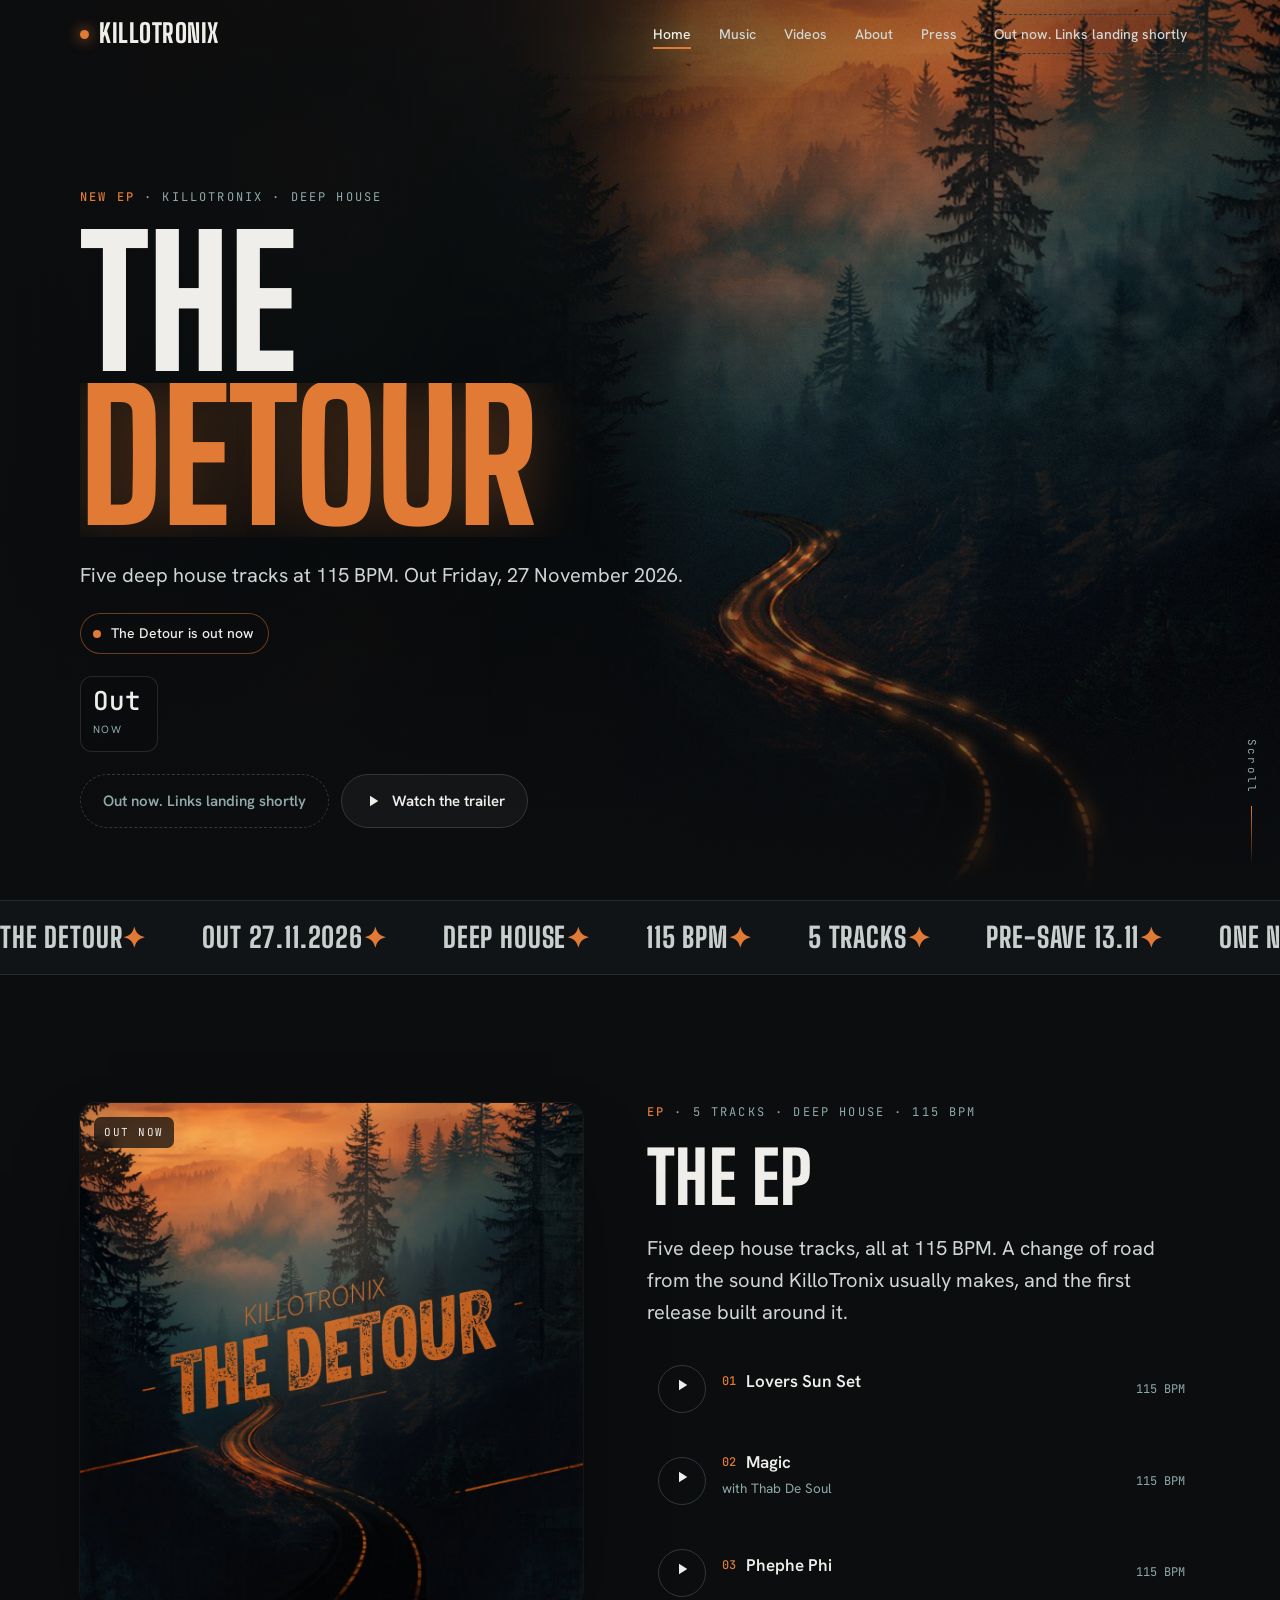
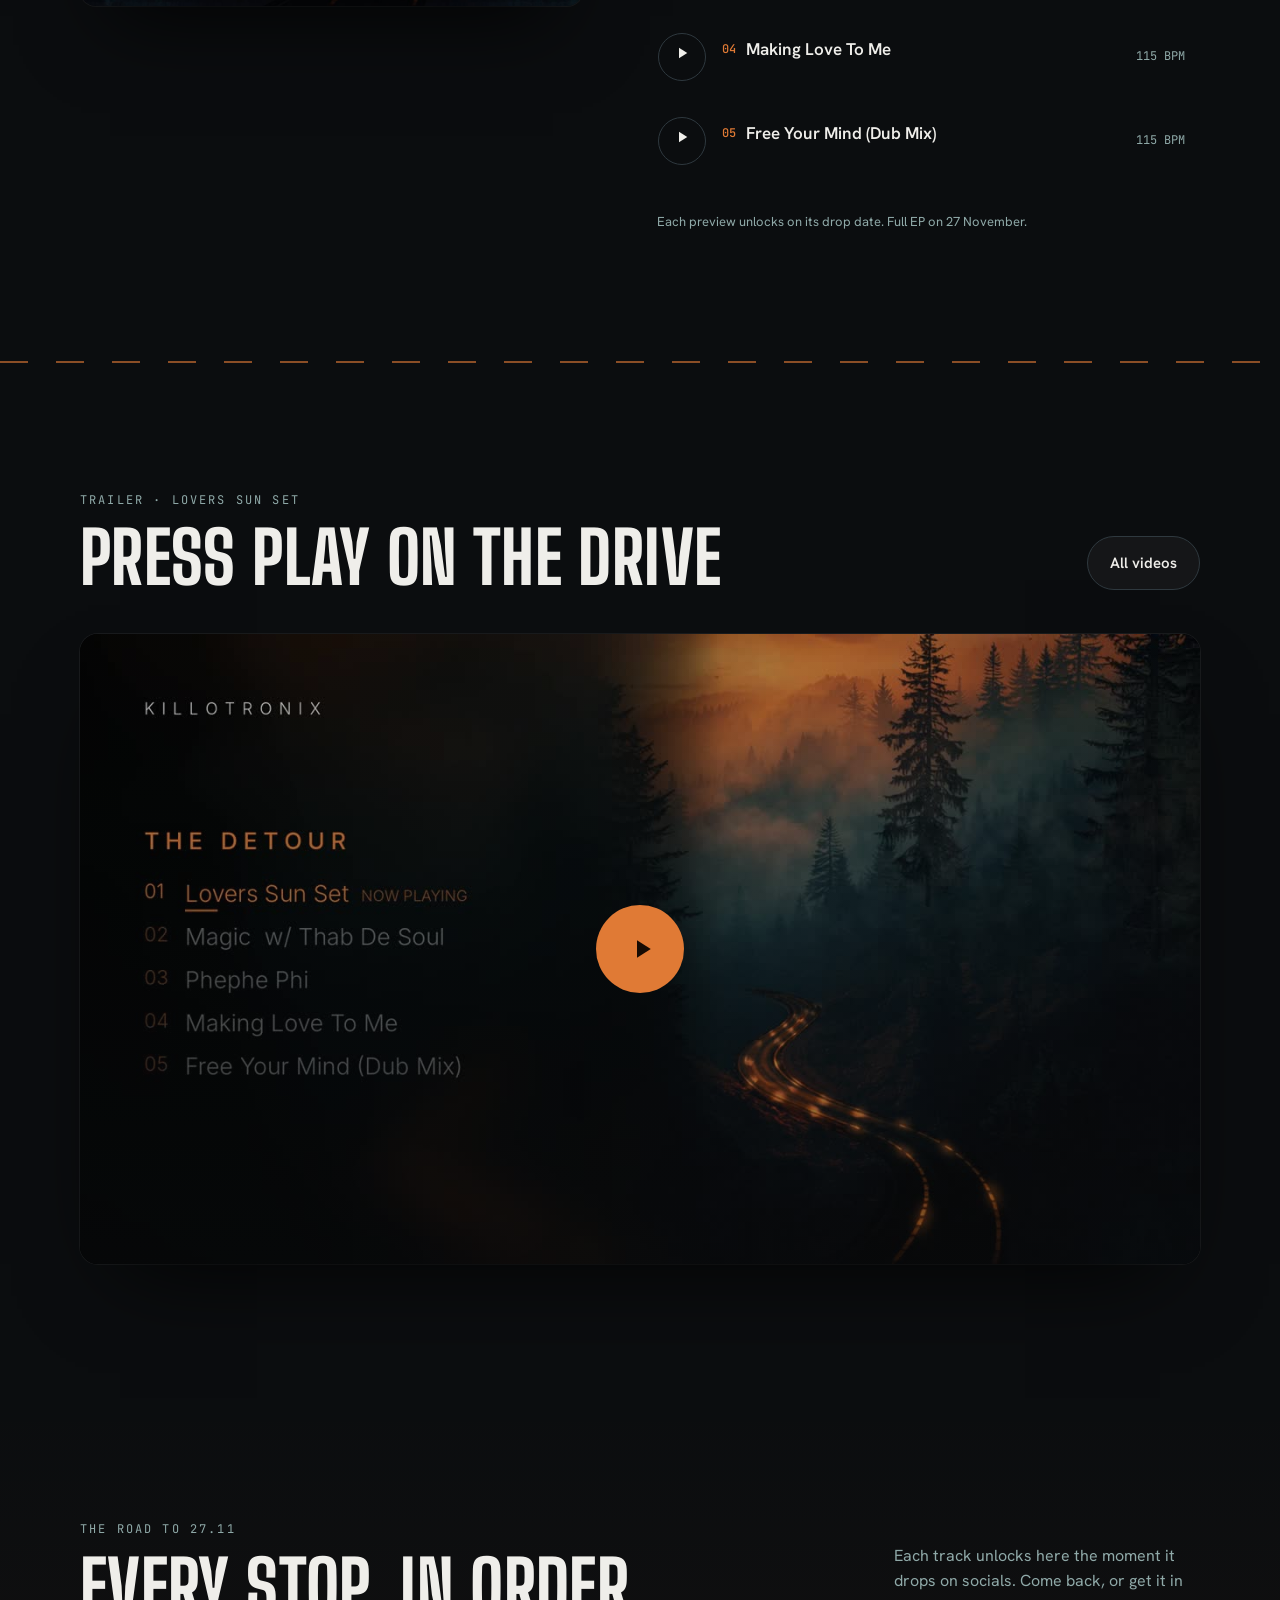
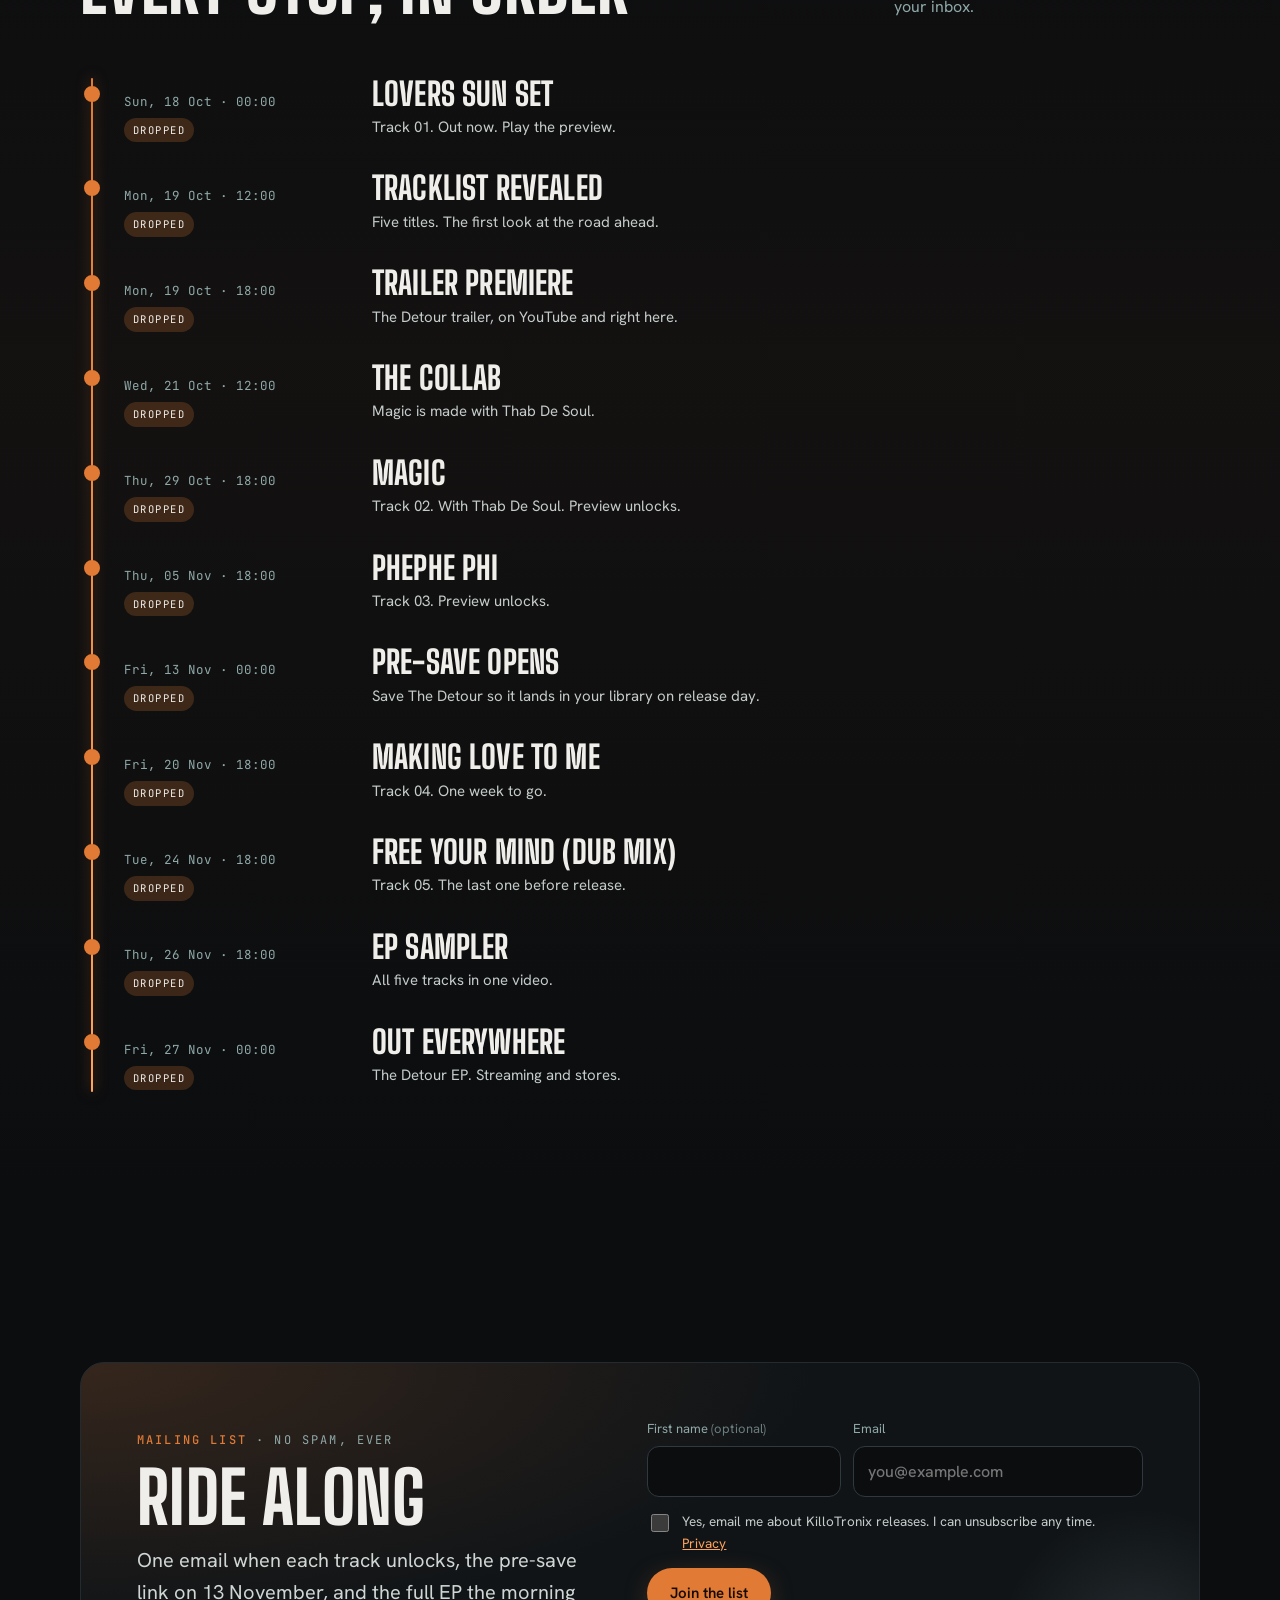
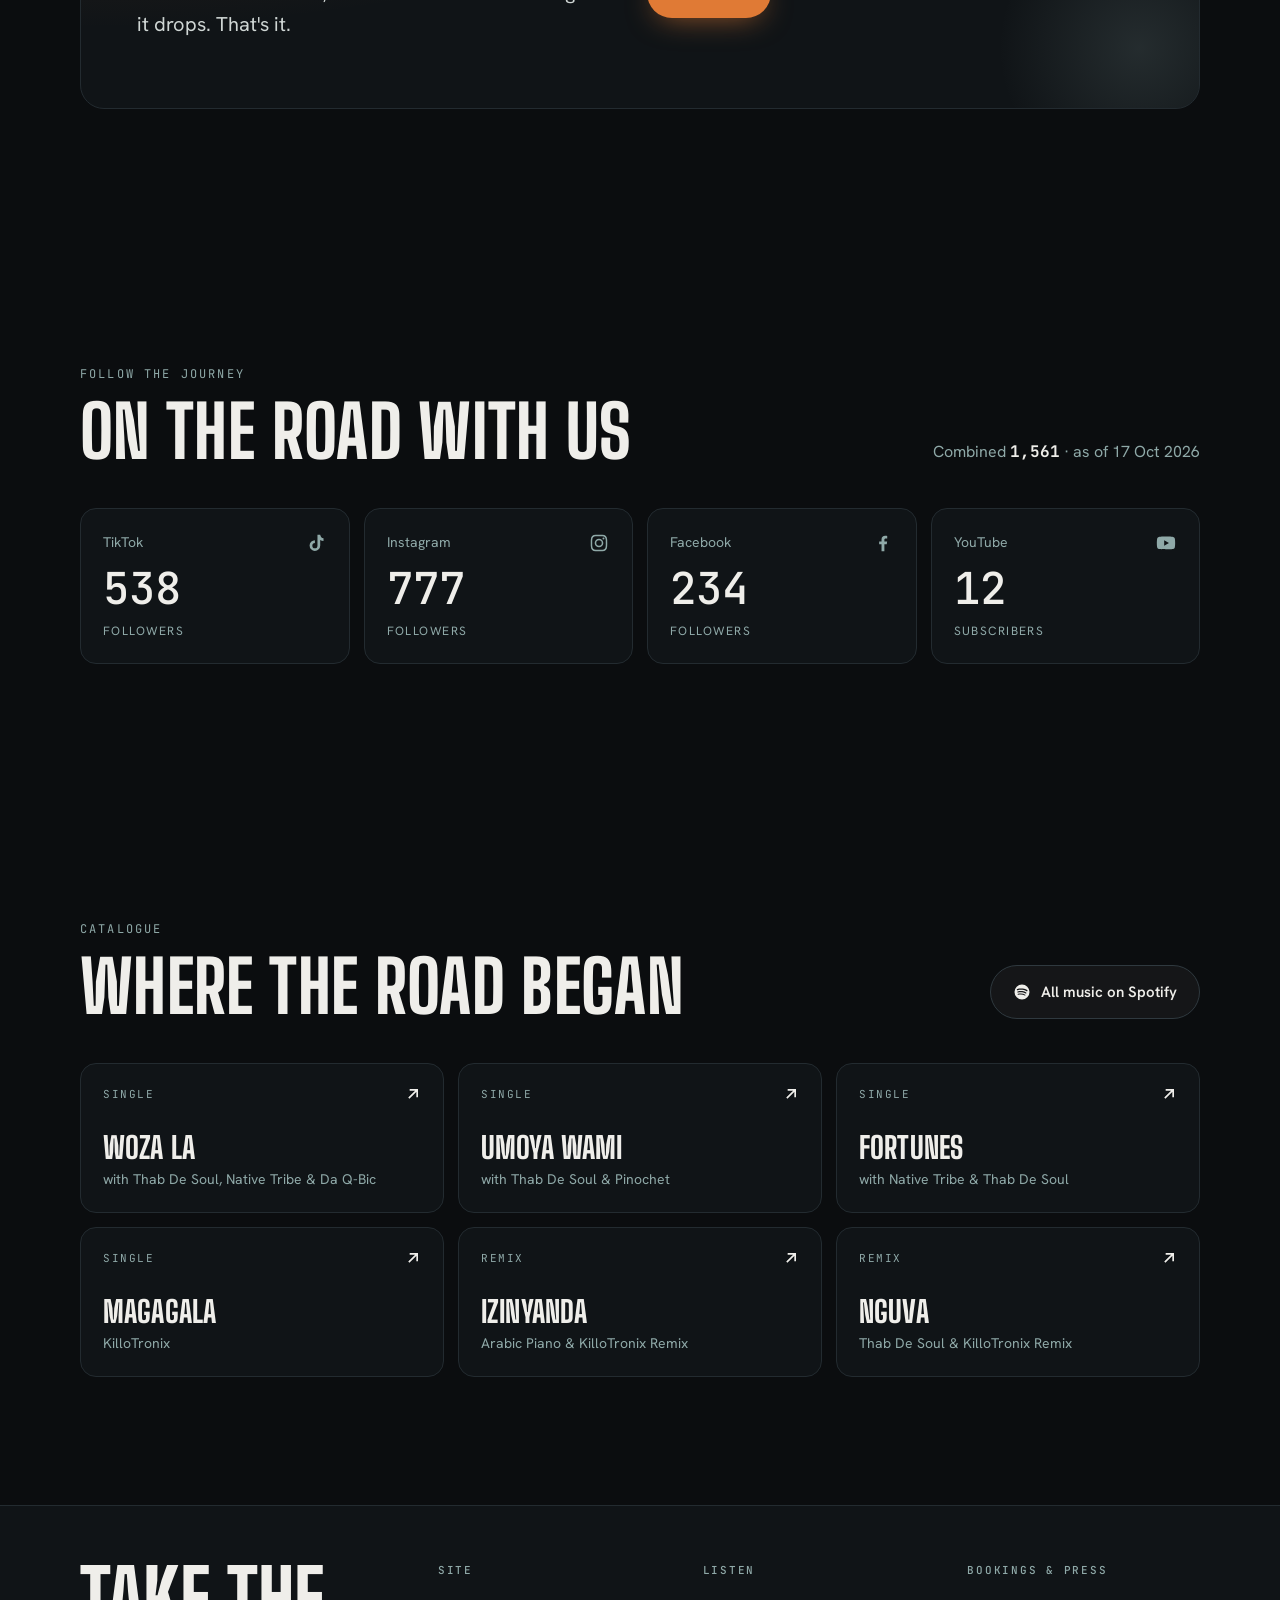
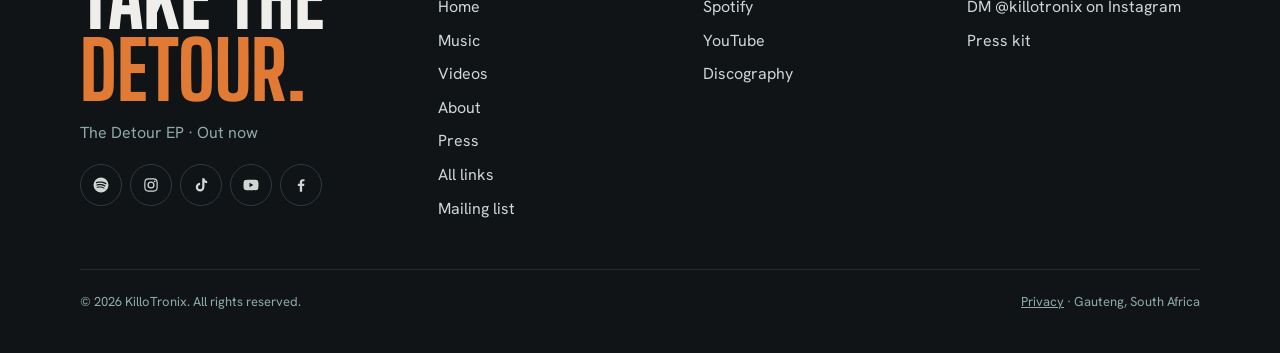
==== commit f9597019: "Lovers Sun Set is already out: unlock its title and preview now Co-Authored-By: Claude Opus 5.5 <nor" ====
--- a/index.html
+++ b/index.html
@@ -56,9 +56,9 @@
         <h2>The EP</h2>
         <p class="lede">Five deep house tracks, all at 115 BPM. A change of road from the sound KilloTronix usually makes, and the first release built around it.</p>
         <div class="player">
-      <button class="track" type="button" data-src="audio/01-lovers-sun-set.mp3" data-unlock="2026-10-23T18:00:00+02:00" aria-pressed="false" aria-label="Track 01 preview">
-        <span class="pbtn"><span class="i-play"><svg viewBox="0 0 24 24" aria-hidden="true"><path d="M8 5v14l11-7z"/></svg></span><span class="i-pause"><svg viewBox="0 0 24 24" aria-hidden="true"><path d="M7 5h4v14H7zM13 5h4v14h-4z"/></svg></span><span class="i-lock"><svg viewBox="0 0 24 24" aria-hidden="true"><path d="M7 10V7a5 5 0 0 1 10 0v3h1a1 1 0 0 1 1 1v9a1 1 0 0 1-1 1H6a1 1 0 0 1-1-1v-9a1 1 0 0 1 1-1h1Zm2 0h6V7a3 3 0 0 0-6 0v3Z"/></svg></span></span>
-        <span class="t-main"><span class="t-title"><span class="n">01</span><span data-mask-until="2026-10-19T12:00:00+02:00" data-real="Lovers Sun Set">Track 01</span></span><span class="t-sub"><span class="t-when" data-when></span></span><span class="t-bar"><i></i></span></span>
+      <button class="track" type="button" data-src="audio/01-lovers-sun-set.mp3" data-unlock="2026-10-18T00:00:00+02:00" aria-pressed="false" aria-label="Track 01 preview">
+        <span class="pbtn"><span class="i-play"><svg viewBox="0 0 24 24" aria-hidden="true"><path d="M8 5v14l11-7z"/></svg></span><span class="i-pause"><svg viewBox="0 0 24 24" aria-hidden="true"><path d="M7 5h4v14H7zM13 5h4v14h-4z"/></svg></span><span class="i-lock"><svg viewBox="0 0 24 24" aria-hidden="true"><path d="M7 10V7a5 5 0 0 1 10 0v3h1a1 1 0 0 1 1 1v9a1 1 0 0 1-1 1H6a1 1 0 0 1-1-1v-9a1 1 0 0 1 1-1h1Zm2 0h6V7a3 3 0 0 0-6 0v3Z"/></svg></span></span>
+        <span class="t-main"><span class="t-title"><span class="n">01</span><span data-mask-until="2026-10-18T00:00:00+02:00" data-real="Lovers Sun Set">Track 01</span></span><span class="t-sub"><span class="t-when" data-when></span></span><span class="t-bar"><i></i></span></span>
         <span class="t-side"><span class="eq"><i></i><i></i><i></i><i></i></span><span class="bpm">115 BPM</span></span>
       </button>
       <button class="track" type="button" data-src="audio/02-magic.mp3" data-unlock="2026-10-29T18:00:00+02:00" aria-pressed="false" aria-label="Track 02 preview">
@@ -86,7 +86,7 @@
 <div class="road" aria-hidden="true"></div>
 <section>
   <div class="wrap">
-    <div class="sec-head reveal"><div><p class="eyebrow">Trailer · <span data-mask-until="2026-10-19T12:00:00+02:00" data-real="Lovers Sun Set">Track 01</span></p><h2>Press play on the drive</h2></div>
+    <div class="sec-head reveal"><div><p class="eyebrow">Trailer · Lovers Sun Set</p><h2>Press play on the drive</h2></div>
       <a class="btn btn-ghost" href="videos.html">All videos</a></div>
     <div class="reveal d1"><div class="video-frame " data-unlock="2026-10-19T18:00:00+02:00"><video data-src="media/trailer-lovers-sun-set.mp4" poster="img/trailer-poster.jpg" preload="none" playsinline></video>
       <button class="play-overlay" type="button" aria-label="Play The Detour trailer"><span><svg viewBox="0 0 24 24" aria-hidden="true"><path d="M8 5v14l11-7z"/></svg></span></button>
@@ -97,7 +97,11 @@
   <div class="wrap">
     <div class="sec-head reveal"><div><p class="eyebrow">The road to 27.11</p><h2>Every stop, in order</h2></div>
       <p class="muted" style="margin:0;max-width:34ch">Each track unlocks here the moment it drops on socials. Come back, or get it in your inbox.</p></div>
-    <ol class="timeline reveal d1" data-timeline><span class="tl-fill" aria-hidden="true"></span><li class="drop" data-at="2026-10-19T12:00:00+02:00">
+    <ol class="timeline reveal d1" data-timeline><span class="tl-fill" aria-hidden="true"></span><li class="drop" data-at="2026-10-18T00:00:00+02:00">
+        <span class="dot" aria-hidden="true"></span>
+        <div class="d-when"><span data-date="2026-10-18T00:00:00+02:00"></span><span class="pill" data-pill></span></div>
+        <div class="d-body"><h3>Lovers Sun Set</h3><p>Track 01. Out now. Play the preview.</p><span class="d-cd" data-drop-cd></span></div>
+      </li><li class="drop" data-at="2026-10-19T12:00:00+02:00">
         <span class="dot" aria-hidden="true"></span>
         <div class="d-when"><span data-date="2026-10-19T12:00:00+02:00"></span><span class="pill" data-pill></span></div>
         <div class="d-body"><h3>Tracklist revealed</h3><p>Five titles. The first look at the road ahead.</p><span class="d-cd" data-drop-cd></span></div>
@@ -109,10 +113,6 @@
         <span class="dot" aria-hidden="true"></span>
         <div class="d-when"><span data-date="2026-10-21T12:00:00+02:00"></span><span class="pill" data-pill></span></div>
         <div class="d-body"><h3>The collab</h3><p><span data-mask-until="2026-10-21T12:00:00+02:00" data-real="Magic is made with Thab De Soul.">Track 02 has a guest. You'll know who.</span></p><span class="d-cd" data-drop-cd></span></div>
-      </li><li class="drop" data-at="2026-10-23T18:00:00+02:00">
-        <span class="dot" aria-hidden="true"></span>
-        <div class="d-when"><span data-date="2026-10-23T18:00:00+02:00"></span><span class="pill" data-pill></span></div>
-        <div class="d-body"><h3><span data-mask-until="2026-10-19T12:00:00+02:00" data-real="Lovers Sun Set">Track 01</span></h3><p><span data-mask-until="2026-10-19T12:00:00+02:00" data-real="Track 01. Preview unlocks.">Track 01.</span></p><span class="d-cd" data-drop-cd></span></div>
       </li><li class="drop" data-at="2026-10-29T18:00:00+02:00">
         <span class="dot" aria-hidden="true"></span>
         <div class="d-when"><span data-date="2026-10-29T18:00:00+02:00"></span><span class="pill" data-pill></span></div>
@@ -169,17 +169,17 @@
   <div class="wrap">
     <div class="sec-head reveal"><div><p class="eyebrow">Follow the journey</p><h2>On the road with us</h2></div>
       <p class="muted" style="margin:0" data-stat-wrap>Combined <b data-stat-total style="color:var(--chalk);font-family:var(--mono)">0</b> · as of <span data-stats-asof></span></p></div>
-    <div class="stats reveal d1" data-count-host><a class="stat" data-link="tiktok" href="#" target="_blank" rel="noopener" data-stat-wrap>
-        <span class="top">TikTok<svg viewBox="0 0 24 24" aria-hidden="true"><path d="M16.6 3c.3 2.1 1.6 3.6 3.6 3.8v3a7 7 0 0 1-3.6-1.1v6.1A5.8 5.8 0 1 1 10.8 9v3.1a2.8 2.8 0 1 0 2.8 2.8V3h3Z"/></svg></span><b data-stat="tiktok">0</b><span class="l">followers</span></a><a class="stat" data-link="instagram" href="#" target="_blank" rel="noopener" data-stat-wrap>
-        <span class="top">Instagram<svg viewBox="0 0 24 24" aria-hidden="true"><path d="M12 7.3a4.7 4.7 0 1 0 0 9.4 4.7 4.7 0 0 0 0-9.4Zm0 7.7a3 3 0 1 1 0-6 3 3 0 0 1 0 6Zm4.9-8.9a1.1 1.1 0 1 0 0 2.2 1.1 1.1 0 0 0 0-2.2ZM12 3c-2.4 0-2.7 0-3.7.1-3.3.1-5.1 1.9-5.2 5.2C3 9.3 3 9.6 3 12s0 2.7.1 3.7c.1 3.3 1.9 5.1 5.2 5.2 1 .1 1.3.1 3.7.1s2.7 0 3.7-.1c3.3-.1 5.1-1.9 5.2-5.2.1-1 .1-1.3.1-3.7s0-2.7-.1-3.7c-.1-3.3-1.9-5.1-5.2-5.2C14.7 3 14.4 3 12 3Zm0 1.6c2.4 0 2.6 0 3.6.1 2.4.1 3.6 1.3 3.7 3.7.1.9.1 1.2.1 3.6s0 2.6-.1 3.6c-.1 2.4-1.3 3.6-3.7 3.7-1 .1-1.2.1-3.6.1s-2.6 0-3.6-.1c-2.4-.1-3.6-1.3-3.7-3.7-.1-1-.1-1.2-.1-3.6s0-2.6.1-3.6c.1-2.4 1.3-3.6 3.7-3.7 1-.1 1.2-.1 3.6-.1Z"/></svg></span><b data-stat="instagram">0</b><span class="l">followers</span></a><a class="stat" data-link="facebook" href="#" target="_blank" rel="noopener" data-stat-wrap>
-        <span class="top">Facebook<svg viewBox="0 0 24 24" aria-hidden="true"><path d="M13.5 21v-7.6h2.6l.4-3h-3V8.5c0-.9.3-1.5 1.5-1.5h1.6V4.3c-.3 0-1.2-.1-2.3-.1-2.3 0-3.9 1.4-3.9 4v2.2H7.8v3h2.6V21h3.1Z"/></svg></span><b data-stat="facebook">0</b><span class="l">followers</span></a><a class="stat" data-link="youtube" href="#" target="_blank" rel="noopener" data-stat-wrap>
+    <div class="stats reveal d1" data-count-host><a class="stat" data-link="tiktok" href="https://www.tiktok.com/@killotronix" target="_blank" rel="noopener" data-stat-wrap>
+        <span class="top">TikTok<svg viewBox="0 0 24 24" aria-hidden="true"><path d="M16.6 3c.3 2.1 1.6 3.6 3.6 3.8v3a7 7 0 0 1-3.6-1.1v6.1A5.8 5.8 0 1 1 10.8 9v3.1a2.8 2.8 0 1 0 2.8 2.8V3h3Z"/></svg></span><b data-stat="tiktok">0</b><span class="l">followers</span></a><a class="stat" data-link="instagram" href="https://www.instagram.com/killotronix/" target="_blank" rel="noopener" data-stat-wrap>
+        <span class="top">Instagram<svg viewBox="0 0 24 24" aria-hidden="true"><path d="M12 7.3a4.7 4.7 0 1 0 0 9.4 4.7 4.7 0 0 0 0-9.4Zm0 7.7a3 3 0 1 1 0-6 3 3 0 0 1 0 6Zm4.9-8.9a1.1 1.1 0 1 0 0 2.2 1.1 1.1 0 0 0 0-2.2ZM12 3c-2.4 0-2.7 0-3.7.1-3.3.1-5.1 1.9-5.2 5.2C3 9.3 3 9.6 3 12s0 2.7.1 3.7c.1 3.3 1.9 5.1 5.2 5.2 1 .1 1.3.1 3.7.1s2.7 0 3.7-.1c3.3-.1 5.1-1.9 5.2-5.2.1-1 .1-1.3.1-3.7s0-2.7-.1-3.7c-.1-3.3-1.9-5.1-5.2-5.2C14.7 3 14.4 3 12 3Zm0 1.6c2.4 0 2.6 0 3.6.1 2.4.1 3.6 1.3 3.7 3.7.1.9.1 1.2.1 3.6s0 2.6-.1 3.6c-.1 2.4-1.3 3.6-3.7 3.7-1 .1-1.2.1-3.6.1s-2.6 0-3.6-.1c-2.4-.1-3.6-1.3-3.7-3.7-.1-1-.1-1.2-.1-3.6s0-2.6.1-3.6c.1-2.4 1.3-3.6 3.7-3.7 1-.1 1.2-.1 3.6-.1Z"/></svg></span><b data-stat="instagram">0</b><span class="l">followers</span></a><a class="stat" data-link="facebook" href="https://www.facebook.com/2000215676735437" target="_blank" rel="noopener" data-stat-wrap>
+        <span class="top">Facebook<svg viewBox="0 0 24 24" aria-hidden="true"><path d="M13.5 21v-7.6h2.6l.4-3h-3V8.5c0-.9.3-1.5 1.5-1.5h1.6V4.3c-.3 0-1.2-.1-2.3-.1-2.3 0-3.9 1.4-3.9 4v2.2H7.8v3h2.6V21h3.1Z"/></svg></span><b data-stat="facebook">0</b><span class="l">followers</span></a><a class="stat" data-link="youtube" href="https://www.youtube.com/channel/UCVjBrcWtjk5tYX1POQ_gtgw" target="_blank" rel="noopener" data-stat-wrap>
         <span class="top">YouTube<svg viewBox="0 0 24 24" aria-hidden="true"><path d="M21.6 7.2a2.5 2.5 0 0 0-1.8-1.8C18.2 5 12 5 12 5s-6.2 0-7.8.4A2.5 2.5 0 0 0 2.4 7.2C2 8.8 2 12 2 12s0 3.2.4 4.8a2.5 2.5 0 0 0 1.8 1.8C5.8 19 12 19 12 19s6.2 0 7.8-.4a2.5 2.5 0 0 0 1.8-1.8c.4-1.6.4-4.8.4-4.8s0-3.2-.4-4.8ZM10 15V9l5.2 3L10 15Z"/></svg></span><b data-stat="youtube">0</b><span class="l">subscribers</span></a></div>
   </div>
 </section>
 <section>
   <div class="wrap">
     <div class="sec-head reveal"><div><p class="eyebrow">Catalogue</p><h2>Where the road began</h2></div>
-      <a class="btn btn-ghost" data-link="spotify" href="#" target="_blank" rel="noopener"><svg viewBox="0 0 24 24" aria-hidden="true"><path d="M12 2a10 10 0 1 0 0 20 10 10 0 0 0 0-20Zm4.6 14.4a.62.62 0 0 1-.86.2c-2.35-1.43-5.3-1.76-8.79-.96a.62.62 0 1 1-.28-1.21c3.81-.87 7.08-.5 9.72 1.11.3.18.39.57.21.86Zm1.22-2.72a.78.78 0 0 1-1.07.26c-2.69-1.65-6.8-2.13-9.98-1.17a.78.78 0 1 1-.45-1.5c3.64-1.1 8.16-.57 11.24 1.33.37.22.48.71.26 1.08Zm.1-2.83C14.7 8.94 9.37 8.76 6.3 9.7a.94.94 0 1 1-.54-1.8c3.53-1.07 9.42-.86 13.13 1.34a.94.94 0 0 1-.97 1.61Z"/></svg>All music on Spotify</a></div>
+      <a class="btn btn-ghost" data-link="spotify" href="https://open.spotify.com/artist/75e0TZuFyubg5tTEPraGZJ" target="_blank" rel="noopener"><svg viewBox="0 0 24 24" aria-hidden="true"><path d="M12 2a10 10 0 1 0 0 20 10 10 0 0 0 0-20Zm4.6 14.4a.62.62 0 0 1-.86.2c-2.35-1.43-5.3-1.76-8.79-.96a.62.62 0 1 1-.28-1.21c3.81-.87 7.08-.5 9.72 1.11.3.18.39.57.21.86Zm1.22-2.72a.78.78 0 0 1-1.07.26c-2.69-1.65-6.8-2.13-9.98-1.17a.78.78 0 1 1-.45-1.5c3.64-1.1 8.16-.57 11.24 1.33.37.22.48.71.26 1.08Zm.1-2.83C14.7 8.94 9.37 8.76 6.3 9.7a.94.94 0 1 1-.54-1.8c3.53-1.07 9.42-.86 13.13 1.34a.94.94 0 0 1-.97 1.61Z"/></svg>All music on Spotify</a></div>
     <div class="cards"><a class="card reveal" href="https://open.spotify.com/album/1gEAhJ2TRSvhFYs6A6sz5i" target="_blank" rel="noopener"><svg class="arr" viewBox="0 0 24 24" aria-hidden="true" fill="none" stroke="currentColor" stroke-width="2"><path d="M7 17 17 7M8 7h9v9"/></svg><span class="k">Single</span><h3>Woza La</h3><span class="w">with Thab De Soul, Native Tribe & Da Q-Bic</span></a><a class="card reveal d1" href="https://open.spotify.com/album/3CmCVAeoaSilbS0JOdQa1r" target="_blank" rel="noopener"><svg class="arr" viewBox="0 0 24 24" aria-hidden="true" fill="none" stroke="currentColor" stroke-width="2"><path d="M7 17 17 7M8 7h9v9"/></svg><span class="k">Single</span><h3>Umoya Wami</h3><span class="w">with Thab De Soul & Pinochet</span></a><a class="card reveal d2" href="https://open.spotify.com/album/2safWIYPPhIZCIJVEpGtiz" target="_blank" rel="noopener"><svg class="arr" viewBox="0 0 24 24" aria-hidden="true" fill="none" stroke="currentColor" stroke-width="2"><path d="M7 17 17 7M8 7h9v9"/></svg><span class="k">Single</span><h3>Fortunes</h3><span class="w">with Native Tribe & Thab De Soul</span></a><a class="card reveal" href="https://open.spotify.com/album/0L8cOf515FVFBfLpOGT80i" target="_blank" rel="noopener"><svg class="arr" viewBox="0 0 24 24" aria-hidden="true" fill="none" stroke="currentColor" stroke-width="2"><path d="M7 17 17 7M8 7h9v9"/></svg><span class="k">Single</span><h3>Magagala</h3><span class="w">KilloTronix</span></a><a class="card reveal d1" href="https://open.spotify.com/album/4MzD19XmGP1ZbzyGrCJJ8X" target="_blank" rel="noopener"><svg class="arr" viewBox="0 0 24 24" aria-hidden="true" fill="none" stroke="currentColor" stroke-width="2"><path d="M7 17 17 7M8 7h9v9"/></svg><span class="k">Remix</span><h3>Izinyanda</h3><span class="w">Arabic Piano & KilloTronix Remix</span></a><a class="card reveal d2" href="https://open.spotify.com/track/71ghZ7yu2ORo0lG1PrUPCT" target="_blank" rel="noopener"><svg class="arr" viewBox="0 0 24 24" aria-hidden="true" fill="none" stroke="currentColor" stroke-width="2"><path d="M7 17 17 7M8 7h9v9"/></svg><span class="k">Remix</span><h3>Nguva</h3><span class="w">Thab De Soul & KilloTronix Remix</span></a></div>
   </div>
 </section>
@@ -196,10 +196,10 @@
       <div>
         <p class="foot-big">Take the<br><span style="color:var(--dusk)">detour.</span></p>
         <p class="muted" style="margin:0 0 18px">The Detour EP · <span data-release-status>Out 27 Nov</span></p>
-        <div class="socials"><a data-link="spotify" href="#" target="_blank" rel="noopener" aria-label="Spotify"><svg viewBox="0 0 24 24" aria-hidden="true"><path d="M12 2a10 10 0 1 0 0 20 10 10 0 0 0 0-20Zm4.6 14.4a.62.62 0 0 1-.86.2c-2.35-1.43-5.3-1.76-8.79-.96a.62.62 0 1 1-.28-1.21c3.81-.87 7.08-.5 9.72 1.11.3.18.39.57.21.86Zm1.22-2.72a.78.78 0 0 1-1.07.26c-2.69-1.65-6.8-2.13-9.98-1.17a.78.78 0 1 1-.45-1.5c3.64-1.1 8.16-.57 11.24 1.33.37.22.48.71.26 1.08Zm.1-2.83C14.7 8.94 9.37 8.76 6.3 9.7a.94.94 0 1 1-.54-1.8c3.53-1.07 9.42-.86 13.13 1.34a.94.94 0 0 1-.97 1.61Z"/></svg></a><a data-link="instagram" href="#" target="_blank" rel="noopener" aria-label="Instagram"><svg viewBox="0 0 24 24" aria-hidden="true"><path d="M12 7.3a4.7 4.7 0 1 0 0 9.4 4.7 4.7 0 0 0 0-9.4Zm0 7.7a3 3 0 1 1 0-6 3 3 0 0 1 0 6Zm4.9-8.9a1.1 1.1 0 1 0 0 2.2 1.1 1.1 0 0 0 0-2.2ZM12 3c-2.4 0-2.7 0-3.7.1-3.3.1-5.1 1.9-5.2 5.2C3 9.3 3 9.6 3 12s0 2.7.1 3.7c.1 3.3 1.9 5.1 5.2 5.2 1 .1 1.3.1 3.7.1s2.7 0 3.7-.1c3.3-.1 5.1-1.9 5.2-5.2.1-1 .1-1.3.1-3.7s0-2.7-.1-3.7c-.1-3.3-1.9-5.1-5.2-5.2C14.7 3 14.4 3 12 3Zm0 1.6c2.4 0 2.6 0 3.6.1 2.4.1 3.6 1.3 3.7 3.7.1.9.1 1.2.1 3.6s0 2.6-.1 3.6c-.1 2.4-1.3 3.6-3.7 3.7-1 .1-1.2.1-3.6.1s-2.6 0-3.6-.1c-2.4-.1-3.6-1.3-3.7-3.7-.1-1-.1-1.2-.1-3.6s0-2.6.1-3.6c.1-2.4 1.3-3.6 3.7-3.7 1-.1 1.2-.1 3.6-.1Z"/></svg></a><a data-link="tiktok" href="#" target="_blank" rel="noopener" aria-label="TikTok"><svg viewBox="0 0 24 24" aria-hidden="true"><path d="M16.6 3c.3 2.1 1.6 3.6 3.6 3.8v3a7 7 0 0 1-3.6-1.1v6.1A5.8 5.8 0 1 1 10.8 9v3.1a2.8 2.8 0 1 0 2.8 2.8V3h3Z"/></svg></a><a data-link="youtube" href="#" target="_blank" rel="noopener" aria-label="YouTube"><svg viewBox="0 0 24 24" aria-hidden="true"><path d="M21.6 7.2a2.5 2.5 0 0 0-1.8-1.8C18.2 5 12 5 12 5s-6.2 0-7.8.4A2.5 2.5 0 0 0 2.4 7.2C2 8.8 2 12 2 12s0 3.2.4 4.8a2.5 2.5 0 0 0 1.8 1.8C5.8 19 12 19 12 19s6.2 0 7.8-.4a2.5 2.5 0 0 0 1.8-1.8c.4-1.6.4-4.8.4-4.8s0-3.2-.4-4.8ZM10 15V9l5.2 3L10 15Z"/></svg></a><a data-link="facebook" href="#" target="_blank" rel="noopener" aria-label="Facebook"><svg viewBox="0 0 24 24" aria-hidden="true"><path d="M13.5 21v-7.6h2.6l.4-3h-3V8.5c0-.9.3-1.5 1.5-1.5h1.6V4.3c-.3 0-1.2-.1-2.3-.1-2.3 0-3.9 1.4-3.9 4v2.2H7.8v3h2.6V21h3.1Z"/></svg></a></div>
+        <div class="socials"><a data-link="spotify" href="https://open.spotify.com/artist/75e0TZuFyubg5tTEPraGZJ" target="_blank" rel="noopener" aria-label="Spotify"><svg viewBox="0 0 24 24" aria-hidden="true"><path d="M12 2a10 10 0 1 0 0 20 10 10 0 0 0 0-20Zm4.6 14.4a.62.62 0 0 1-.86.2c-2.35-1.43-5.3-1.76-8.79-.96a.62.62 0 1 1-.28-1.21c3.81-.87 7.08-.5 9.72 1.11.3.18.39.57.21.86Zm1.22-2.72a.78.78 0 0 1-1.07.26c-2.69-1.65-6.8-2.13-9.98-1.17a.78.78 0 1 1-.45-1.5c3.64-1.1 8.16-.57 11.24 1.33.37.22.48.71.26 1.08Zm.1-2.83C14.7 8.94 9.37 8.76 6.3 9.7a.94.94 0 1 1-.54-1.8c3.53-1.07 9.42-.86 13.13 1.34a.94.94 0 0 1-.97 1.61Z"/></svg></a><a data-link="instagram" href="https://www.instagram.com/killotronix/" target="_blank" rel="noopener" aria-label="Instagram"><svg viewBox="0 0 24 24" aria-hidden="true"><path d="M12 7.3a4.7 4.7 0 1 0 0 9.4 4.7 4.7 0 0 0 0-9.4Zm0 7.7a3 3 0 1 1 0-6 3 3 0 0 1 0 6Zm4.9-8.9a1.1 1.1 0 1 0 0 2.2 1.1 1.1 0 0 0 0-2.2ZM12 3c-2.4 0-2.7 0-3.7.1-3.3.1-5.1 1.9-5.2 5.2C3 9.3 3 9.6 3 12s0 2.7.1 3.7c.1 3.3 1.9 5.1 5.2 5.2 1 .1 1.3.1 3.7.1s2.7 0 3.7-.1c3.3-.1 5.1-1.9 5.2-5.2.1-1 .1-1.3.1-3.7s0-2.7-.1-3.7c-.1-3.3-1.9-5.1-5.2-5.2C14.7 3 14.4 3 12 3Zm0 1.6c2.4 0 2.6 0 3.6.1 2.4.1 3.6 1.3 3.7 3.7.1.9.1 1.2.1 3.6s0 2.6-.1 3.6c-.1 2.4-1.3 3.6-3.7 3.7-1 .1-1.2.1-3.6.1s-2.6 0-3.6-.1c-2.4-.1-3.6-1.3-3.7-3.7-.1-1-.1-1.2-.1-3.6s0-2.6.1-3.6c.1-2.4 1.3-3.6 3.7-3.7 1-.1 1.2-.1 3.6-.1Z"/></svg></a><a data-link="tiktok" href="https://www.tiktok.com/@killotronix" target="_blank" rel="noopener" aria-label="TikTok"><svg viewBox="0 0 24 24" aria-hidden="true"><path d="M16.6 3c.3 2.1 1.6 3.6 3.6 3.8v3a7 7 0 0 1-3.6-1.1v6.1A5.8 5.8 0 1 1 10.8 9v3.1a2.8 2.8 0 1 0 2.8 2.8V3h3Z"/></svg></a><a data-link="youtube" href="https://www.youtube.com/channel/UCVjBrcWtjk5tYX1POQ_gtgw" target="_blank" rel="noopener" aria-label="YouTube"><svg viewBox="0 0 24 24" aria-hidden="true"><path d="M21.6 7.2a2.5 2.5 0 0 0-1.8-1.8C18.2 5 12 5 12 5s-6.2 0-7.8.4A2.5 2.5 0 0 0 2.4 7.2C2 8.8 2 12 2 12s0 3.2.4 4.8a2.5 2.5 0 0 0 1.8 1.8C5.8 19 12 19 12 19s6.2 0 7.8-.4a2.5 2.5 0 0 0 1.8-1.8c.4-1.6.4-4.8.4-4.8s0-3.2-.4-4.8ZM10 15V9l5.2 3L10 15Z"/></svg></a><a data-link="facebook" href="https://www.facebook.com/2000215676735437" target="_blank" rel="noopener" aria-label="Facebook"><svg viewBox="0 0 24 24" aria-hidden="true"><path d="M13.5 21v-7.6h2.6l.4-3h-3V8.5c0-.9.3-1.5 1.5-1.5h1.6V4.3c-.3 0-1.2-.1-2.3-.1-2.3 0-3.9 1.4-3.9 4v2.2H7.8v3h2.6V21h3.1Z"/></svg></a></div>
       </div>
       <div><h4>Site</h4><ul><li><a href="index.html">Home</a></li><li><a href="music.html">Music</a></li><li><a href="videos.html">Videos</a></li><li><a href="about.html">About</a></li><li><a href="press.html">Press</a></li><li><a href="links.html">All links</a></li><li><a href="index.html#join">Mailing list</a></li></ul></div>
-      <div><h4>Listen</h4><ul><li><a data-link="spotify" href="#" target="_blank" rel="noopener">Spotify</a></li><li><a data-link="youtube" href="#" target="_blank" rel="noopener">YouTube</a></li><li><a href="music.html#discography">Discography</a></li></ul></div>
+      <div><h4>Listen</h4><ul><li><a data-link="spotify" href="https://open.spotify.com/artist/75e0TZuFyubg5tTEPraGZJ" target="_blank" rel="noopener">Spotify</a></li><li><a data-link="youtube" href="https://www.youtube.com/channel/UCVjBrcWtjk5tYX1POQ_gtgw" target="_blank" rel="noopener">YouTube</a></li><li><a href="music.html#discography">Discography</a></li></ul></div>
       <div><h4>Bookings &amp; press</h4><ul><li data-contact>DM @killotronix on Instagram</li><li><a href="press.html">Press kit</a></li></ul></div>
     </div>
     <div class="foot-base"><span>© <span data-year>2026</span> KilloTronix. All rights reserved.</span><span><a href="privacy.html" style="color:inherit">Privacy</a> · Gauteng, South Africa</span></div>
--- a/css/site.css
+++ b/css/site.css
@@ -381,3 +381,6 @@
 /* privacy page */
 .prose-plain h3{font-size:28px;margin:28px 0 8px}
 .prose-plain p{color:#d6dcda;font-size:17px;margin:0 0 10px}
+.nl-msg:not(:empty){padding:12px 14px;border-radius:12px;border:1px solid var(--fog-2);background:rgba(11,13,15,.55);font-size:15px;animation:fadeUp .35s var(--ease) both}
+.nl-msg.err:not(:empty){border-color:rgba(224,122,53,.5)}
+.nl-msg.ok:not(:empty){border-color:rgba(159,217,176,.45)}
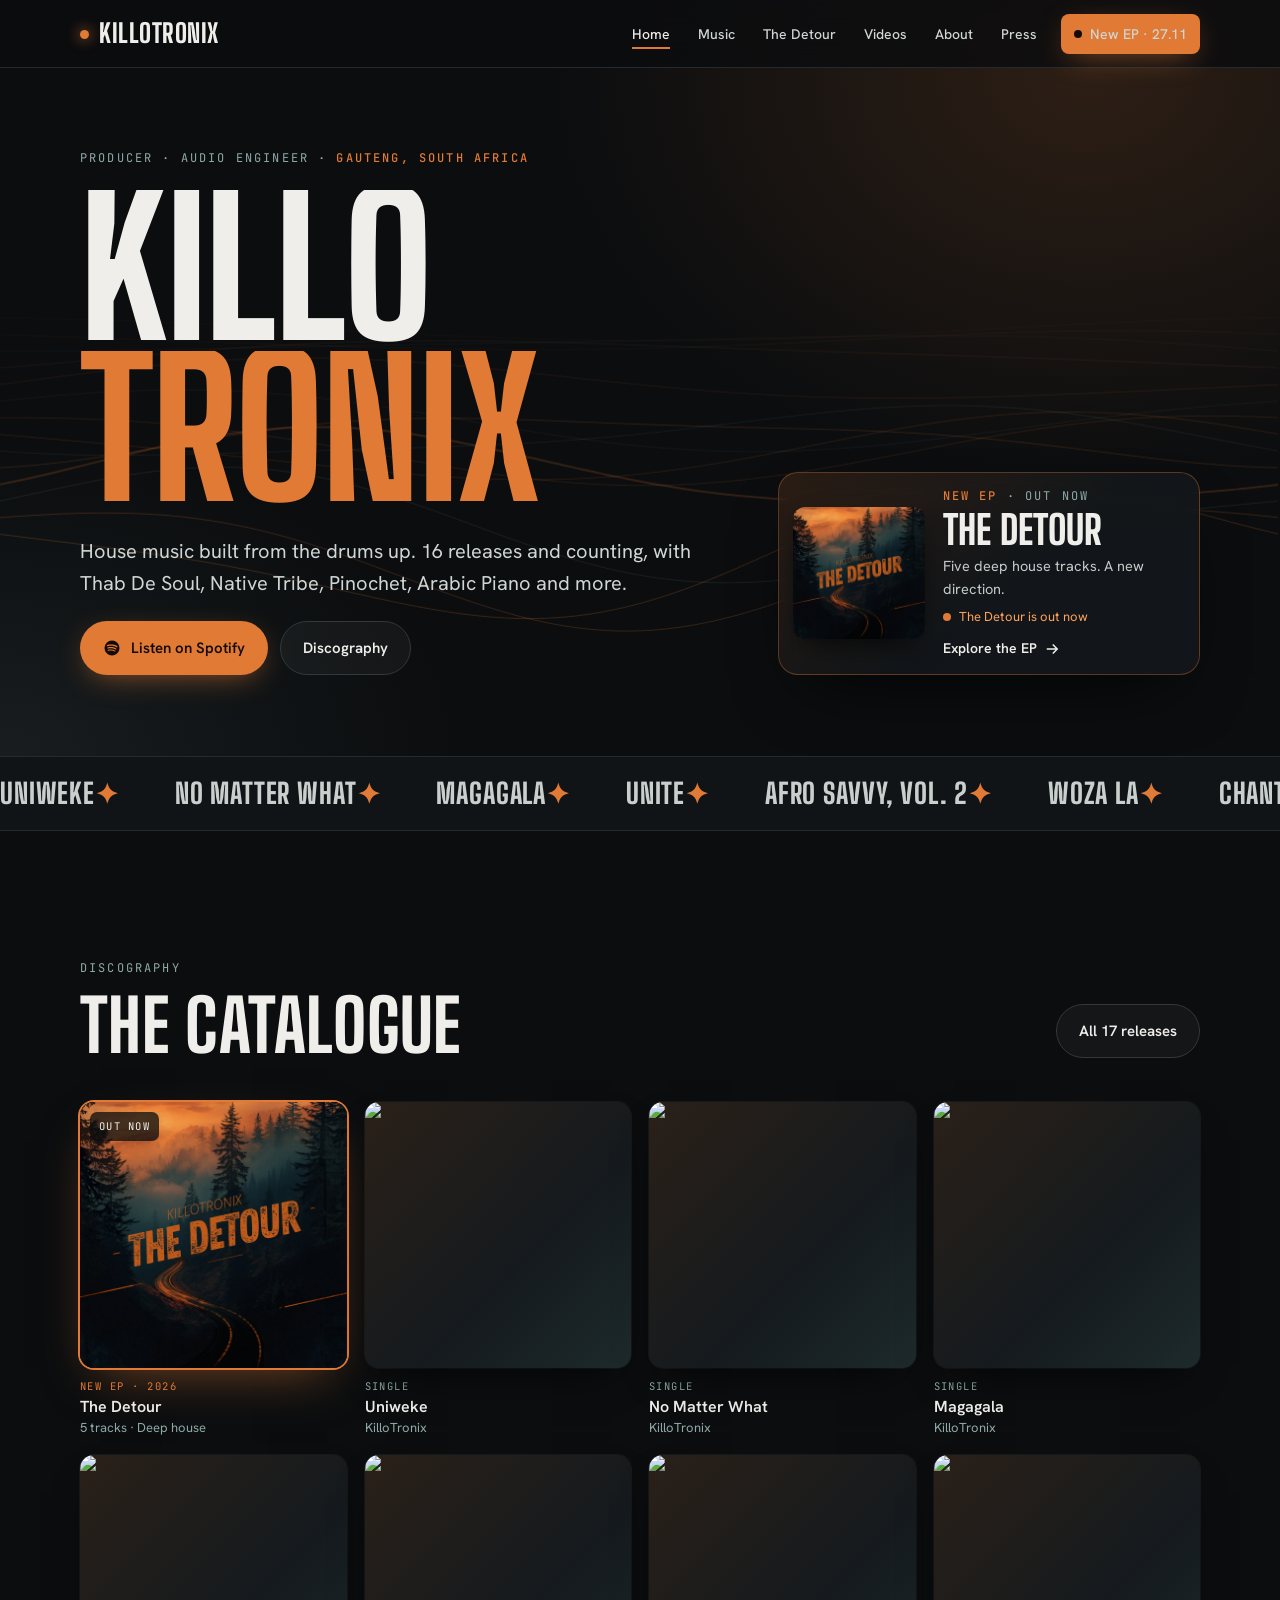
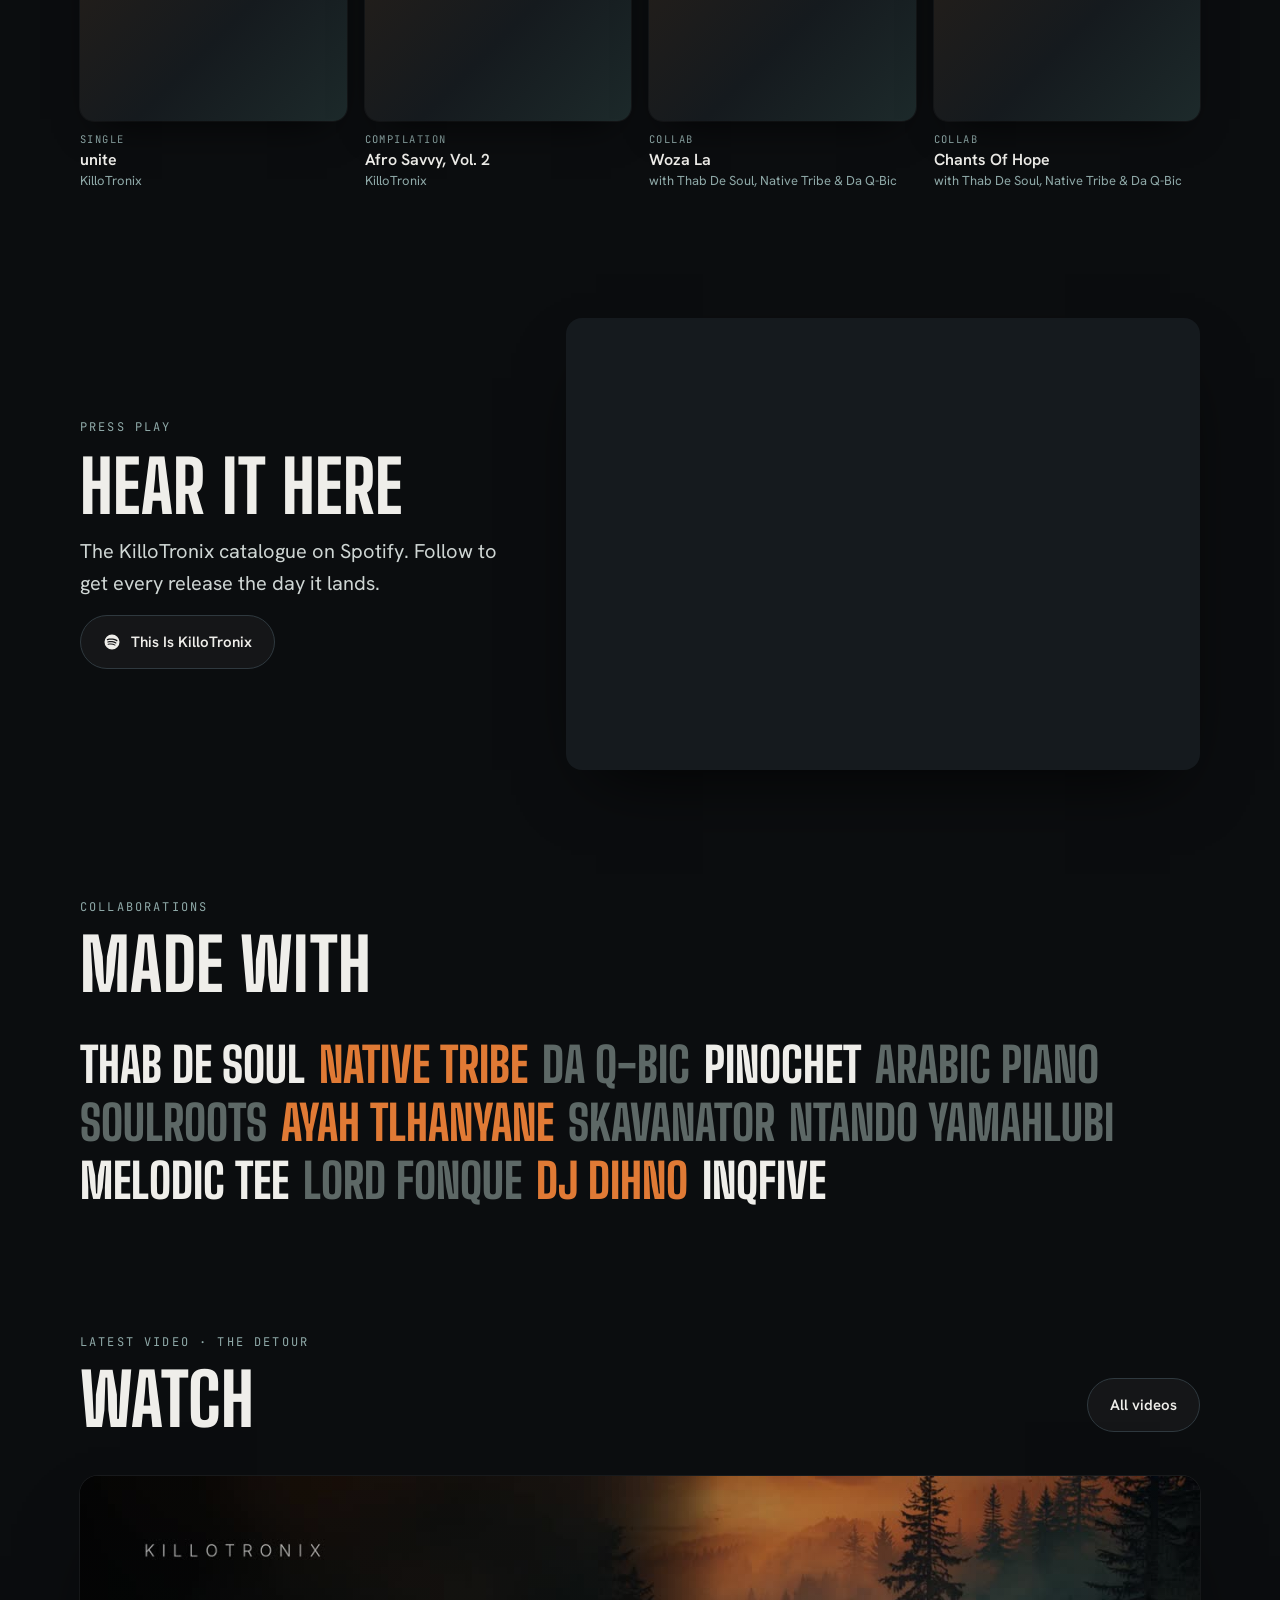
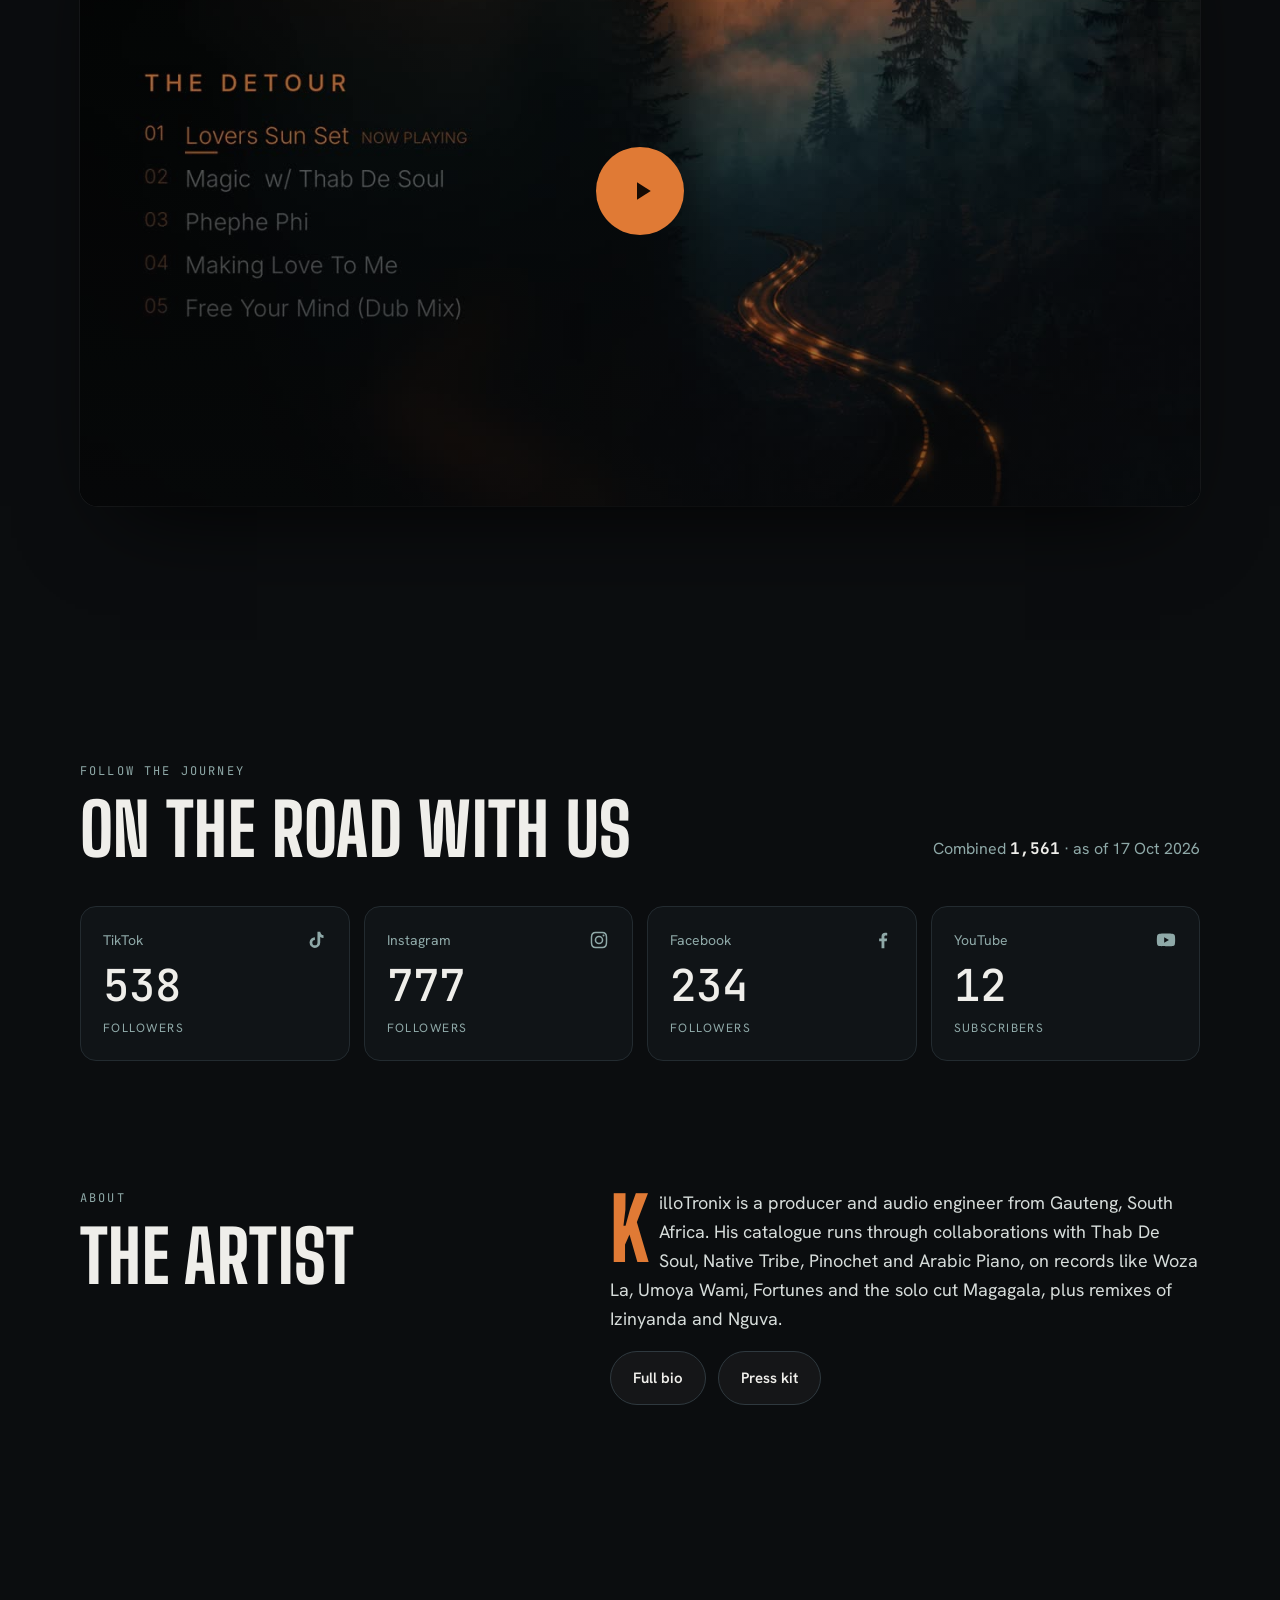
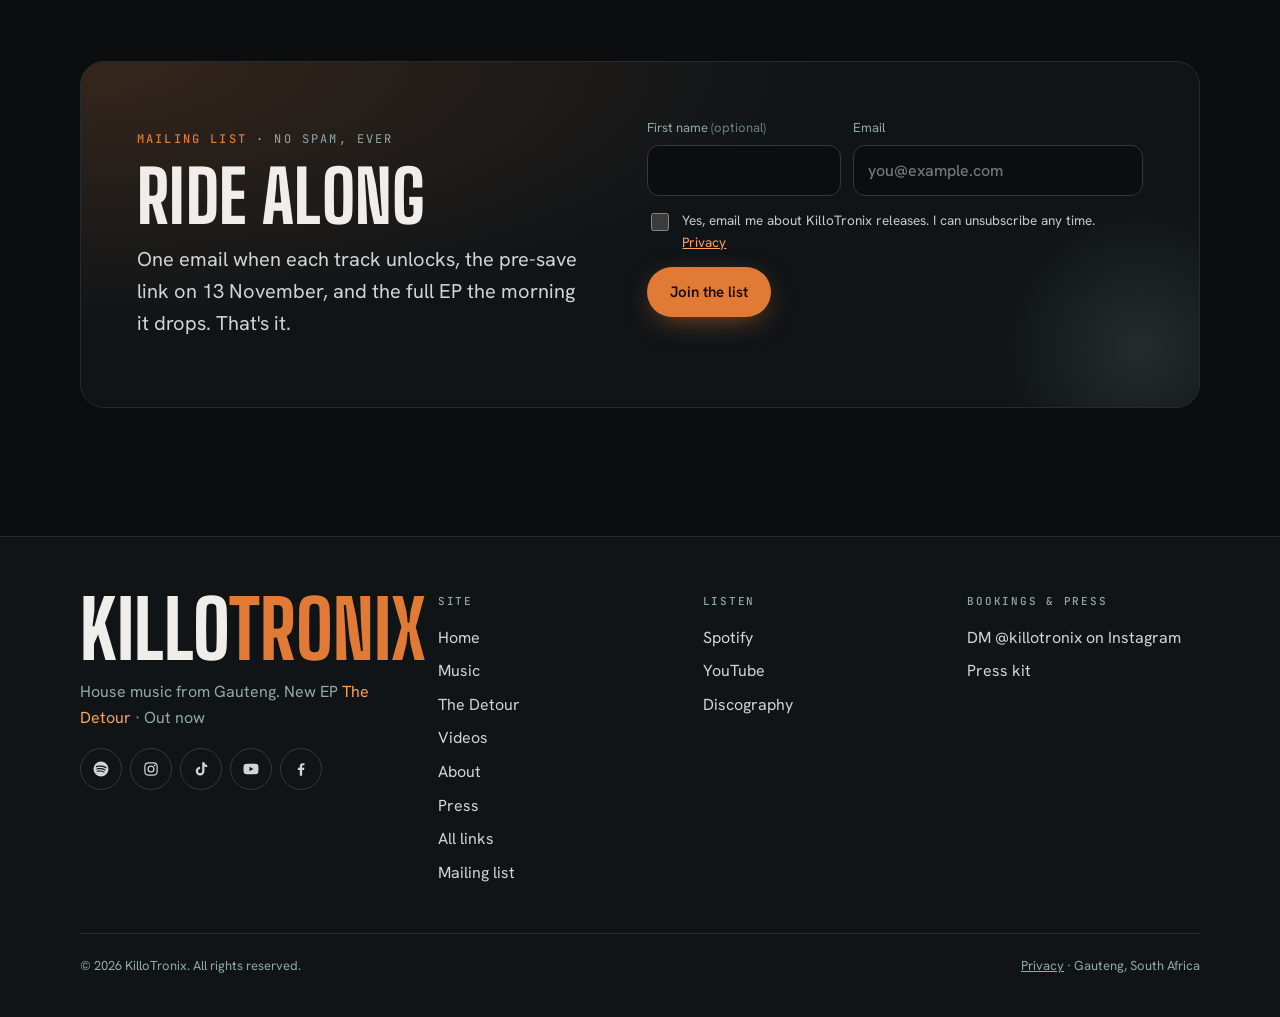
==== commit 155b9233: "Artist-first site: KilloTronix home, full discography, The Detour moves to its own page; fix mobile " ====
--- a/index.html
+++ b/index.html
@@ -4,10 +4,10 @@
 <meta charset="utf-8">
 <meta name="viewport" content="width=device-width, initial-scale=1, viewport-fit=cover">
 <title>KilloTronix · The Detour EP</title>
-<meta name="description" content="KilloTronix: producer and audio engineer from Gauteng, South Africa. New deep house EP The Detour out 27 November 2026.">
+<meta name="description" content="KilloTronix: producer and audio engineer from Gauteng, South Africa. Discography, collaborations and the new deep house EP The Detour, out 27 November 2026.">
 <meta property="og:site_name" content="KilloTronix">
 <meta property="og:title" content="KilloTronix · The Detour EP">
-<meta property="og:description" content="KilloTronix: producer and audio engineer from Gauteng, South Africa. New deep house EP The Detour out 27 November 2026.">
+<meta property="og:description" content="KilloTronix: producer and audio engineer from Gauteng, South Africa. Discography, collaborations and the new deep house EP The Detour, out 27 November 2026.">
 <meta property="og:image" content="https://killotronix.co.za/img/og.jpg">
 <meta property="og:url" content="https://killotronix.co.za/">
 <link rel="canonical" href="https://killotronix.co.za/">
@@ -26,122 +26,83 @@
   <div class="wrap">
     <a class="brand" href="index.html" aria-label="KilloTronix home"><i></i>KilloTronix</a>
     <button class="menu-btn" type="button" aria-label="Menu" aria-expanded="false" aria-controls="nav"><span></span></button>
-    <nav class="nav" id="nav" aria-label="Main"><a href="index.html" aria-current="page">Home</a><a href="music.html">Music</a><a href="videos.html">Videos</a><a href="about.html">About</a><a href="press.html">Press</a><a class="btn btn-wait btn-sm" data-cta aria-disabled="true"><span class="lbl">Pre-save</span></a></nav>
+    <nav class="nav" id="nav" aria-label="Main"><a href="index.html" aria-current="page">Home</a><a href="music.html">Music</a><a href="the-detour.html">The Detour</a><a href="videos.html">Videos</a><a href="about.html">About</a><a href="press.html">Press</a><a class="btn btn-primary btn-sm nav-new" href="the-detour.html"><span class="nd-dot"></span>New EP · 27.11</a></nav>
   </div>
 </header>
 <main>
-<section class="hero" style="padding:0">
-  <div class="hero-media" aria-hidden="true">
-    <video class="wide" src="media/hero-wide.mp4" poster="img/hero-wide.jpg" autoplay muted loop playsinline preload="auto"></video>
-    <video class="sq" src="media/hero-square.mp4" poster="img/hero-square.jpg" autoplay muted loop playsinline preload="auto"></video>
+<section class="artist-hero">
+  <canvas class="waves" aria-hidden="true"></canvas>
+  <div class="wrap ah-grid">
+    <div class="ah-copy">
+      <p class="eyebrow fade-up d1">Producer · Audio engineer · <b>Gauteng, South Africa</b></p>
+      <h1 class="ah-name"><span class="line"><span>Killo</span></span><span class="line"><span>Tronix</span></span></h1>
+      <p class="lede fade-up d2">House music built from the drums up. 16 releases and counting, with Thab De Soul, Native Tribe, Pinochet, Arabic Piano and more.</p>
+      <div class="hero-ctas fade-up d3">
+        <a class="btn btn-primary" data-link="spotify" href="https://open.spotify.com/artist/75e0TZuFyubg5tTEPraGZJ" target="_blank" rel="noopener"><svg viewBox="0 0 24 24" aria-hidden="true"><path d="M12 2a10 10 0 1 0 0 20 10 10 0 0 0 0-20Zm4.6 14.4a.62.62 0 0 1-.86.2c-2.35-1.43-5.3-1.76-8.79-.96a.62.62 0 1 1-.28-1.21c3.81-.87 7.08-.5 9.72 1.11.3.18.39.57.21.86Zm1.22-2.72a.78.78 0 0 1-1.07.26c-2.69-1.65-6.8-2.13-9.98-1.17a.78.78 0 1 1-.45-1.5c3.64-1.1 8.16-.57 11.24 1.33.37.22.48.71.26 1.08Zm.1-2.83C14.7 8.94 9.37 8.76 6.3 9.7a.94.94 0 1 1-.54-1.8c3.53-1.07 9.42-.86 13.13 1.34a.94.94 0 0 1-.97 1.61Z"/></svg>Listen on Spotify</a>
+        <a class="btn btn-ghost" href="music.html">Discography</a>
+      </div>
+    </div>
+    <a class="now-card fade-up d4" href="the-detour.html">
+      <span class="nc-art"><img src="img/the-detour-cover.jpg" alt="The Detour EP cover" width="1080" height="1080"></span>
+      <span class="nc-body">
+        <span class="eyebrow"><b>New EP</b> · <span data-release-status>Out 27 Nov</span></span>
+        <b class="nc-title">The Detour</b>
+        <span class="nc-sub">Five deep house tracks. A new direction.</span>
+        <span class="nc-next" data-next-drop><span class="nd-dot"></span><span class="nd-txt">The road to 27.11</span></span>
+        <span class="nc-go">Explore the EP <svg viewBox="0 0 24 24" aria-hidden="true" fill="none" stroke="currentColor" stroke-width="2"><path d="M5 12h14M13 6l6 6-6 6"/></svg></span>
+      </span>
+    </a>
   </div>
-  <div class="wrap">
-    <p class="eyebrow fade-up d1"><b>New EP</b> · KilloTronix · Deep house</p>
-    <h1><span class="line"><span>The</span></span><span class="line"><span>Detour</span></span></h1>
-    <p class="lede fade-up d2">Five deep house tracks at 115 BPM. Out Friday, 27 November 2026.</p>
-    <a class="next-drop fade-up d3" href="#road" data-next-drop><span class="nd-dot"></span><span class="nd-txt">Next stop on the road</span></a>
-    <div class="countdown fade-up d3" data-countdown aria-label="Countdown to release"></div>
-    <div class="fade-up d4"><div class="hero-ctas">
-      <a class="btn btn-wait" data-cta aria-disabled="true"><span class="lbl">Pre-save opens 13 Nov</span></a>
-      <a class="btn btn-ghost" href="videos.html"><svg viewBox="0 0 24 24" aria-hidden="true"><path d="M8 5v14l11-7z"/></svg>Watch the trailer</a>
-    </div></div>
-  </div>
-  <a class="scroll-cue" href="#ep">Scroll</a>
 </section>
-<div class="marquee" aria-hidden="true"><div class="marquee-track"><span>The Detour<em>✦</em></span><span>Out 27.11.2026<em>✦</em></span><span>Deep house<em>✦</em></span><span>115 BPM<em>✦</em></span><span>5 tracks<em>✦</em></span><span>Pre-save 13.11<em>✦</em></span><span>One new direction<em>✦</em></span><span>The Detour<em>✦</em></span><span>Out 27.11.2026<em>✦</em></span><span>Deep house<em>✦</em></span><span>115 BPM<em>✦</em></span><span>5 tracks<em>✦</em></span><span>Pre-save 13.11<em>✦</em></span><span>One new direction<em>✦</em></span></div></div>
-<section id="ep"><div class="wrap"><div class="ep">
-      <div class="cover-tilt reveal"><div class="cover"><img src="img/the-detour-cover.jpg" alt="The Detour EP cover: a winding road lit orange at dusk through a misty pine forest" loading="lazy" width="1080" height="1080"><span class="tag" data-release-status>Out 27 Nov</span></div></div>
-      <div class="reveal d1" style="display:flex;flex-direction:column;gap:22px;min-width:0">
-        <p class="eyebrow"><b>EP</b> · 5 tracks · Deep house · 115 BPM</p>
-        <h2>The EP</h2>
-        <p class="lede">Five deep house tracks, all at 115 BPM. A change of road from the sound KilloTronix usually makes, and the first release built around it.</p>
-        <div class="player">
-      <button class="track" type="button" data-src="audio/01-lovers-sun-set.mp3" data-unlock="2026-10-18T00:00:00+02:00" aria-pressed="false" aria-label="Track 01 preview">
-        <span class="pbtn"><span class="i-play"><svg viewBox="0 0 24 24" aria-hidden="true"><path d="M8 5v14l11-7z"/></svg></span><span class="i-pause"><svg viewBox="0 0 24 24" aria-hidden="true"><path d="M7 5h4v14H7zM13 5h4v14h-4z"/></svg></span><span class="i-lock"><svg viewBox="0 0 24 24" aria-hidden="true"><path d="M7 10V7a5 5 0 0 1 10 0v3h1a1 1 0 0 1 1 1v9a1 1 0 0 1-1 1H6a1 1 0 0 1-1-1v-9a1 1 0 0 1 1-1h1Zm2 0h6V7a3 3 0 0 0-6 0v3Z"/></svg></span></span>
-        <span class="t-main"><span class="t-title"><span class="n">01</span><span data-mask-until="2026-10-18T00:00:00+02:00" data-real="Lovers Sun Set">Track 01</span></span><span class="t-sub"><span class="t-when" data-when></span></span><span class="t-bar"><i></i></span></span>
-        <span class="t-side"><span class="eq"><i></i><i></i><i></i><i></i></span><span class="bpm">115 BPM</span></span>
-      </button>
-      <button class="track" type="button" data-src="audio/02-magic.mp3" data-unlock="2026-10-29T18:00:00+02:00" aria-pressed="false" aria-label="Track 02 preview">
-        <span class="pbtn"><span class="i-play"><svg viewBox="0 0 24 24" aria-hidden="true"><path d="M8 5v14l11-7z"/></svg></span><span class="i-pause"><svg viewBox="0 0 24 24" aria-hidden="true"><path d="M7 5h4v14H7zM13 5h4v14h-4z"/></svg></span><span class="i-lock"><svg viewBox="0 0 24 24" aria-hidden="true"><path d="M7 10V7a5 5 0 0 1 10 0v3h1a1 1 0 0 1 1 1v9a1 1 0 0 1-1 1H6a1 1 0 0 1-1-1v-9a1 1 0 0 1 1-1h1Zm2 0h6V7a3 3 0 0 0-6 0v3Z"/></svg></span></span>
-        <span class="t-main"><span class="t-title"><span class="n">02</span><span data-mask-until="2026-10-19T12:00:00+02:00" data-real="Magic">Track 02</span></span><span class="t-sub"><span data-mask-until="2026-10-19T12:00:00+02:00" data-real="with Thab De Soul"></span><span class="t-when" data-when></span></span><span class="t-bar"><i></i></span></span>
-        <span class="t-side"><span class="eq"><i></i><i></i><i></i><i></i></span><span class="bpm">115 BPM</span></span>
-      </button>
-      <button class="track" type="button" data-src="audio/03-phephe-phi.mp3" data-unlock="2026-11-05T18:00:00+02:00" aria-pressed="false" aria-label="Track 03 preview">
-        <span class="pbtn"><span class="i-play"><svg viewBox="0 0 24 24" aria-hidden="true"><path d="M8 5v14l11-7z"/></svg></span><span class="i-pause"><svg viewBox="0 0 24 24" aria-hidden="true"><path d="M7 5h4v14H7zM13 5h4v14h-4z"/></svg></span><span class="i-lock"><svg viewBox="0 0 24 24" aria-hidden="true"><path d="M7 10V7a5 5 0 0 1 10 0v3h1a1 1 0 0 1 1 1v9a1 1 0 0 1-1 1H6a1 1 0 0 1-1-1v-9a1 1 0 0 1 1-1h1Zm2 0h6V7a3 3 0 0 0-6 0v3Z"/></svg></span></span>
-        <span class="t-main"><span class="t-title"><span class="n">03</span><span data-mask-until="2026-10-19T12:00:00+02:00" data-real="Phephe Phi">Track 03</span></span><span class="t-sub"><span class="t-when" data-when></span></span><span class="t-bar"><i></i></span></span>
-        <span class="t-side"><span class="eq"><i></i><i></i><i></i><i></i></span><span class="bpm">115 BPM</span></span>
-      </button>
-      <button class="track" type="button" data-src="audio/04-making-love-to-me.mp3" data-unlock="2026-11-20T18:00:00+02:00" aria-pressed="false" aria-label="Track 04 preview">
-        <span class="pbtn"><span class="i-play"><svg viewBox="0 0 24 24" aria-hidden="true"><path d="M8 5v14l11-7z"/></svg></span><span class="i-pause"><svg viewBox="0 0 24 24" aria-hidden="true"><path d="M7 5h4v14H7zM13 5h4v14h-4z"/></svg></span><span class="i-lock"><svg viewBox="0 0 24 24" aria-hidden="true"><path d="M7 10V7a5 5 0 0 1 10 0v3h1a1 1 0 0 1 1 1v9a1 1 0 0 1-1 1H6a1 1 0 0 1-1-1v-9a1 1 0 0 1 1-1h1Zm2 0h6V7a3 3 0 0 0-6 0v3Z"/></svg></span></span>
-        <span class="t-main"><span class="t-title"><span class="n">04</span><span data-mask-until="2026-10-19T12:00:00+02:00" data-real="Making Love To Me">Track 04</span></span><span class="t-sub"><span class="t-when" data-when></span></span><span class="t-bar"><i></i></span></span>
-        <span class="t-side"><span class="eq"><i></i><i></i><i></i><i></i></span><span class="bpm">115 BPM</span></span>
-      </button>
-      <button class="track" type="button" data-src="audio/05-free-your-mind.mp3" data-unlock="2026-11-24T18:00:00+02:00" aria-pressed="false" aria-label="Track 05 preview">
-        <span class="pbtn"><span class="i-play"><svg viewBox="0 0 24 24" aria-hidden="true"><path d="M8 5v14l11-7z"/></svg></span><span class="i-pause"><svg viewBox="0 0 24 24" aria-hidden="true"><path d="M7 5h4v14H7zM13 5h4v14h-4z"/></svg></span><span class="i-lock"><svg viewBox="0 0 24 24" aria-hidden="true"><path d="M7 10V7a5 5 0 0 1 10 0v3h1a1 1 0 0 1 1 1v9a1 1 0 0 1-1 1H6a1 1 0 0 1-1-1v-9a1 1 0 0 1 1-1h1Zm2 0h6V7a3 3 0 0 0-6 0v3Z"/></svg></span></span>
-        <span class="t-main"><span class="t-title"><span class="n">05</span><span data-mask-until="2026-10-19T12:00:00+02:00" data-real="Free Your Mind (Dub Mix)">Track 05</span></span><span class="t-sub"><span class="t-when" data-when></span></span><span class="t-bar"><i></i></span></span>
-        <span class="t-side"><span class="eq"><i></i><i></i><i></i><i></i></span><span class="bpm">115 BPM</span></span>
-      </button></div><p class="player-note">Each preview unlocks on its drop date. Full EP on 27 November.</p>
-      </div>
-    </div></div></section>
-<div class="road" aria-hidden="true"></div>
+<div class="marquee" aria-hidden="true"><div class="marquee-track"><span>Uniweke<em>✦</em></span><span>No Matter What<em>✦</em></span><span>Magagala<em>✦</em></span><span>unite<em>✦</em></span><span>Afro Savvy, Vol. 2<em>✦</em></span><span>Woza La<em>✦</em></span><span>Chants Of Hope<em>✦</em></span><span>Umoya Wami<em>✦</em></span><span>Moyo Moyo<em>✦</em></span><span>Ivory Tusk<em>✦</em></span><span>Oniva<em>✦</em></span><span>Fortunes<em>✦</em></span><span>Virtual Agent<em>✦</em></span><span>Izinyanda<em>✦</em></span><span>Nguva<em>✦</em></span><span>Don't Waste Your Time<em>✦</em></span><span>Uniweke<em>✦</em></span><span>No Matter What<em>✦</em></span><span>Magagala<em>✦</em></span><span>unite<em>✦</em></span><span>Afro Savvy, Vol. 2<em>✦</em></span><span>Woza La<em>✦</em></span><span>Chants Of Hope<em>✦</em></span><span>Umoya Wami<em>✦</em></span><span>Moyo Moyo<em>✦</em></span><span>Ivory Tusk<em>✦</em></span><span>Oniva<em>✦</em></span><span>Fortunes<em>✦</em></span><span>Virtual Agent<em>✦</em></span><span>Izinyanda<em>✦</em></span><span>Nguva<em>✦</em></span><span>Don't Waste Your Time<em>✦</em></span></div></div>
 <section>
   <div class="wrap">
-    <div class="sec-head reveal"><div><p class="eyebrow">Trailer · Lovers Sun Set</p><h2>Press play on the drive</h2></div>
+    <div class="sec-head reveal"><div><p class="eyebrow">Discography</p><h2>The catalogue</h2></div>
+      <a class="btn btn-ghost" href="music.html">All 17 releases</a></div>
+    <div class="rel-grid"><a class="rel rel-feature reveal" href="the-detour.html"><span class="rel-art"><img src="img/the-detour-cover.jpg" alt="The Detour EP cover" loading="lazy" width="1080" height="1080"><span class="tag" data-release-status>Out 27 Nov</span></span><span class="rel-meta"><span class="k">New EP · 2026</span><b>The Detour</b><span class="w">5 tracks · Deep house</span></span></a><a class="rel reveal d1" href="https://open.spotify.com/album/14ajlB0k1ww6Z3RRhRZ7le" target="_blank" rel="noopener"><span class="rel-art"><img src="https://i.scdn.co/image/ab67616d00001e028d5d27b591b1bf7008cf5fe3" alt="Uniweke cover art" loading="lazy" width="300" height="300" referrerpolicy="no-referrer"><span class="rel-play"><svg viewBox="0 0 24 24" aria-hidden="true"><path d="M8 5v14l11-7z"/></svg></span></span><span class="rel-meta"><span class="k">Single</span><b>Uniweke</b><span class="w">KilloTronix</span></span></a><a class="rel reveal d2" href="https://open.spotify.com/album/3GTefTu6QHH97SxAFikHMB" target="_blank" rel="noopener"><span class="rel-art"><img src="https://i.scdn.co/image/ab67616d00001e0223e7ba21fc12cb4de5758a33" alt="No Matter What cover art" loading="lazy" width="300" height="300" referrerpolicy="no-referrer"><span class="rel-play"><svg viewBox="0 0 24 24" aria-hidden="true"><path d="M8 5v14l11-7z"/></svg></span></span><span class="rel-meta"><span class="k">Single</span><b>No Matter What</b><span class="w">KilloTronix</span></span></a><a class="rel reveal" href="https://open.spotify.com/album/0L8cOf515FVFBfLpOGT80i" target="_blank" rel="noopener"><span class="rel-art"><img src="https://i.scdn.co/image/ab67616d00001e026f9f0af7fc9f60146de91805" alt="Magagala cover art" loading="lazy" width="300" height="300" referrerpolicy="no-referrer"><span class="rel-play"><svg viewBox="0 0 24 24" aria-hidden="true"><path d="M8 5v14l11-7z"/></svg></span></span><span class="rel-meta"><span class="k">Single</span><b>Magagala</b><span class="w">KilloTronix</span></span></a><a class="rel reveal d1" href="https://open.spotify.com/album/4Rk3YzpVCFCQi2kNVGtPlL" target="_blank" rel="noopener"><span class="rel-art"><img src="https://i.scdn.co/image/ab67616d00001e0260adb31ec41527bda5c062f2" alt="unite cover art" loading="lazy" width="300" height="300" referrerpolicy="no-referrer"><span class="rel-play"><svg viewBox="0 0 24 24" aria-hidden="true"><path d="M8 5v14l11-7z"/></svg></span></span><span class="rel-meta"><span class="k">Single</span><b>unite</b><span class="w">KilloTronix</span></span></a><a class="rel reveal d2" href="https://open.spotify.com/album/011gabhbsRdeZfR6oZLLDl" target="_blank" rel="noopener"><span class="rel-art"><img src="https://i.scdn.co/image/ab67616d00001e0279ec87571c7e4711a00659f5" alt="Afro Savvy, Vol. 2 cover art" loading="lazy" width="300" height="300" referrerpolicy="no-referrer"><span class="rel-play"><svg viewBox="0 0 24 24" aria-hidden="true"><path d="M8 5v14l11-7z"/></svg></span></span><span class="rel-meta"><span class="k">Compilation</span><b>Afro Savvy, Vol. 2</b><span class="w">KilloTronix</span></span></a><a class="rel reveal" href="https://open.spotify.com/album/1gEAhJ2TRSvhFYs6A6sz5i" target="_blank" rel="noopener"><span class="rel-art"><img src="https://i.scdn.co/image/ab67616d00001e0291d1c655c04195c48dc0cd5b" alt="Woza La cover art" loading="lazy" width="300" height="300" referrerpolicy="no-referrer"><span class="rel-play"><svg viewBox="0 0 24 24" aria-hidden="true"><path d="M8 5v14l11-7z"/></svg></span></span><span class="rel-meta"><span class="k">Collab</span><b>Woza La</b><span class="w">with Thab De Soul, Native Tribe & Da Q-Bic</span></span></a><a class="rel reveal d1" href="https://open.spotify.com/album/5OaaD3C2ioKjWATPoK2Tpq" target="_blank" rel="noopener"><span class="rel-art"><img src="https://i.scdn.co/image/ab67616d00001e0204c8e4494569191b42fc60f0" alt="Chants Of Hope cover art" loading="lazy" width="300" height="300" referrerpolicy="no-referrer"><span class="rel-play"><svg viewBox="0 0 24 24" aria-hidden="true"><path d="M8 5v14l11-7z"/></svg></span></span><span class="rel-meta"><span class="k">Collab</span><b>Chants Of Hope</b><span class="w">with Thab De Soul, Native Tribe & Da Q-Bic</span></span></a></div>
+  </div>
+</section>
+<section style="padding-top:0">
+  <div class="wrap split-listen">
+    <div class="reveal" style="display:flex;flex-direction:column;gap:16px;min-width:0">
+      <p class="eyebrow">Press play</p><h2>Hear it here</h2>
+      <p class="lede">The KilloTronix catalogue on Spotify. Follow to get every release the day it lands.</p>
+      <div class="hero-ctas"><a class="btn btn-ghost" href="https://open.spotify.com/playlist/37i9dQZF1DZ06evO4bOeG0" target="_blank" rel="noopener"><svg viewBox="0 0 24 24" aria-hidden="true"><path d="M12 2a10 10 0 1 0 0 20 10 10 0 0 0 0-20Zm4.6 14.4a.62.62 0 0 1-.86.2c-2.35-1.43-5.3-1.76-8.79-.96a.62.62 0 1 1-.28-1.21c3.81-.87 7.08-.5 9.72 1.11.3.18.39.57.21.86Zm1.22-2.72a.78.78 0 0 1-1.07.26c-2.69-1.65-6.8-2.13-9.98-1.17a.78.78 0 1 1-.45-1.5c3.64-1.1 8.16-.57 11.24 1.33.37.22.48.71.26 1.08Zm.1-2.83C14.7 8.94 9.37 8.76 6.3 9.7a.94.94 0 1 1-.54-1.8c3.53-1.07 9.42-.86 13.13 1.34a.94.94 0 0 1-.97 1.61Z"/></svg>This Is KilloTronix</a></div>
+    </div>
+    <div class="embed reveal"><iframe title="KilloTronix on Spotify" src="https://open.spotify.com/embed/artist/75e0TZuFyubg5tTEPraGZJ?utm_source=generator&theme=0" width="100%" height="452" frameborder="0" allow="autoplay; clipboard-write; encrypted-media; fullscreen; picture-in-picture" loading="lazy"></iframe></div>
+  </div>
+</section>
+<section style="padding-top:0">
+  <div class="wrap">
+    <div class="sec-head reveal"><div><p class="eyebrow">Collaborations</p><h2>Made with</h2></div></div>
+    <div class="collab-cloud reveal"><span>Thab De Soul</span><span>Native Tribe</span><span>Da Q-Bic</span><span>Pinochet</span><span>Arabic Piano</span><span>Soulroots</span><span>Ayah Tlhanyane</span><span>SkavaNator</span><span>Ntando Yamahlubi</span><span>Melodic Tee</span><span>Lord FonQue</span><span>Dj DIHNO</span><span>InQfive</span></div>
+  </div>
+</section>
+<section style="padding-top:0">
+  <div class="wrap">
+    <div class="sec-head reveal"><div><p class="eyebrow">Latest video · The Detour</p><h2>Watch</h2></div>
       <a class="btn btn-ghost" href="videos.html">All videos</a></div>
     <div class="reveal d1"><div class="video-frame " data-unlock="2026-10-19T18:00:00+02:00"><video data-src="media/trailer-lovers-sun-set.mp4" poster="img/trailer-poster.jpg" preload="none" playsinline></video>
       <button class="play-overlay" type="button" aria-label="Play The Detour trailer"><span><svg viewBox="0 0 24 24" aria-hidden="true"><path d="M8 5v14l11-7z"/></svg></span></button>
       <div class="lock-overlay"><span class="lk"><svg viewBox="0 0 24 24" aria-hidden="true"><path d="M7 10V7a5 5 0 0 1 10 0v3h1a1 1 0 0 1 1 1v9a1 1 0 0 1-1 1H6a1 1 0 0 1-1-1v-9a1 1 0 0 1 1-1h1Zm2 0h6V7a3 3 0 0 0-6 0v3Z"/></svg></span><b data-when-label></b><span class="lk-cd" data-when></span></div></div></div>
   </div>
 </section>
-<section id="road" class="road-sec">
+<section data-stats-section>
   <div class="wrap">
-    <div class="sec-head reveal"><div><p class="eyebrow">The road to 27.11</p><h2>Every stop, in order</h2></div>
-      <p class="muted" style="margin:0;max-width:34ch">Each track unlocks here the moment it drops on socials. Come back, or get it in your inbox.</p></div>
-    <ol class="timeline reveal d1" data-timeline><span class="tl-fill" aria-hidden="true"></span><li class="drop" data-at="2026-10-18T00:00:00+02:00">
-        <span class="dot" aria-hidden="true"></span>
-        <div class="d-when"><span data-date="2026-10-18T00:00:00+02:00"></span><span class="pill" data-pill></span></div>
-        <div class="d-body"><h3>Lovers Sun Set</h3><p>Track 01. Out now. Play the preview.</p><span class="d-cd" data-drop-cd></span></div>
-      </li><li class="drop" data-at="2026-10-19T12:00:00+02:00">
-        <span class="dot" aria-hidden="true"></span>
-        <div class="d-when"><span data-date="2026-10-19T12:00:00+02:00"></span><span class="pill" data-pill></span></div>
-        <div class="d-body"><h3>Tracklist revealed</h3><p>Five titles. The first look at the road ahead.</p><span class="d-cd" data-drop-cd></span></div>
-      </li><li class="drop" data-at="2026-10-19T18:00:00+02:00">
-        <span class="dot" aria-hidden="true"></span>
-        <div class="d-when"><span data-date="2026-10-19T18:00:00+02:00"></span><span class="pill" data-pill></span></div>
-        <div class="d-body"><h3>Trailer premiere</h3><p>The Detour trailer, on YouTube and right here.</p><span class="d-cd" data-drop-cd></span></div>
-      </li><li class="drop" data-at="2026-10-21T12:00:00+02:00">
-        <span class="dot" aria-hidden="true"></span>
-        <div class="d-when"><span data-date="2026-10-21T12:00:00+02:00"></span><span class="pill" data-pill></span></div>
-        <div class="d-body"><h3>The collab</h3><p><span data-mask-until="2026-10-21T12:00:00+02:00" data-real="Magic is made with Thab De Soul.">Track 02 has a guest. You'll know who.</span></p><span class="d-cd" data-drop-cd></span></div>
-      </li><li class="drop" data-at="2026-10-29T18:00:00+02:00">
-        <span class="dot" aria-hidden="true"></span>
-        <div class="d-when"><span data-date="2026-10-29T18:00:00+02:00"></span><span class="pill" data-pill></span></div>
-        <div class="d-body"><h3><span data-mask-until="2026-10-19T12:00:00+02:00" data-real="Magic">Track 02</span></h3><p><span data-mask-until="2026-10-19T12:00:00+02:00" data-real="Track 02. With Thab De Soul. Preview unlocks.">Track 02.</span></p><span class="d-cd" data-drop-cd></span></div>
-      </li><li class="drop" data-at="2026-11-05T18:00:00+02:00">
-        <span class="dot" aria-hidden="true"></span>
-        <div class="d-when"><span data-date="2026-11-05T18:00:00+02:00"></span><span class="pill" data-pill></span></div>
-        <div class="d-body"><h3><span data-mask-until="2026-10-19T12:00:00+02:00" data-real="Phephe Phi">Track 03</span></h3><p><span data-mask-until="2026-10-19T12:00:00+02:00" data-real="Track 03. Preview unlocks.">Track 03.</span></p><span class="d-cd" data-drop-cd></span></div>
-      </li><li class="drop" data-at="2026-11-13T00:00:00+02:00">
-        <span class="dot" aria-hidden="true"></span>
-        <div class="d-when"><span data-date="2026-11-13T00:00:00+02:00"></span><span class="pill" data-pill></span></div>
-        <div class="d-body"><h3>Pre-save opens</h3><p>Save The Detour so it lands in your library on release day.</p><span class="d-cd" data-drop-cd></span></div>
-      </li><li class="drop" data-at="2026-11-20T18:00:00+02:00">
-        <span class="dot" aria-hidden="true"></span>
-        <div class="d-when"><span data-date="2026-11-20T18:00:00+02:00"></span><span class="pill" data-pill></span></div>
-        <div class="d-body"><h3><span data-mask-until="2026-10-19T12:00:00+02:00" data-real="Making Love To Me">Track 04</span></h3><p><span data-mask-until="2026-10-19T12:00:00+02:00" data-real="Track 04. One week to go.">Track 04.</span></p><span class="d-cd" data-drop-cd></span></div>
-      </li><li class="drop" data-at="2026-11-24T18:00:00+02:00">
-        <span class="dot" aria-hidden="true"></span>
-        <div class="d-when"><span data-date="2026-11-24T18:00:00+02:00"></span><span class="pill" data-pill></span></div>
-        <div class="d-body"><h3><span data-mask-until="2026-10-19T12:00:00+02:00" data-real="Free Your Mind (Dub Mix)">Track 05</span></h3><p><span data-mask-until="2026-10-19T12:00:00+02:00" data-real="Track 05. The last one before release.">Track 05.</span></p><span class="d-cd" data-drop-cd></span></div>
-      </li><li class="drop" data-at="2026-11-26T18:00:00+02:00">
-        <span class="dot" aria-hidden="true"></span>
-        <div class="d-when"><span data-date="2026-11-26T18:00:00+02:00"></span><span class="pill" data-pill></span></div>
-        <div class="d-body"><h3>EP sampler</h3><p>All five tracks in one video.</p><span class="d-cd" data-drop-cd></span></div>
-      </li><li class="drop" data-at="2026-11-27T00:00:00+02:00">
-        <span class="dot" aria-hidden="true"></span>
-        <div class="d-when"><span data-date="2026-11-27T00:00:00+02:00"></span><span class="pill" data-pill></span></div>
-        <div class="d-body"><h3>Out everywhere</h3><p>The Detour EP. Streaming and stores.</p><span class="d-cd" data-drop-cd></span></div>
-      </li></ol>
+    <div class="sec-head reveal"><div><p class="eyebrow">Follow the journey</p><h2>On the road with us</h2></div>
+      <p class="muted" style="margin:0" data-stat-wrap>Combined <b data-stat-total style="color:var(--chalk);font-family:var(--mono)">0</b> · as of <span data-stats-asof></span></p></div>
+    <div class="stats reveal d1" data-count-host><a class="stat" data-link="tiktok" href="https://www.tiktok.com/@killotronix" target="_blank" rel="noopener" data-stat-wrap>
+        <span class="top">TikTok<svg viewBox="0 0 24 24" aria-hidden="true"><path d="M16.6 3c.3 2.1 1.6 3.6 3.6 3.8v3a7 7 0 0 1-3.6-1.1v6.1A5.8 5.8 0 1 1 10.8 9v3.1a2.8 2.8 0 1 0 2.8 2.8V3h3Z"/></svg></span><b data-stat="tiktok">0</b><span class="l">followers</span></a><a class="stat" data-link="instagram" href="https://www.instagram.com/killotronix/" target="_blank" rel="noopener" data-stat-wrap>
+        <span class="top">Instagram<svg viewBox="0 0 24 24" aria-hidden="true"><path d="M12 7.3a4.7 4.7 0 1 0 0 9.4 4.7 4.7 0 0 0 0-9.4Zm0 7.7a3 3 0 1 1 0-6 3 3 0 0 1 0 6Zm4.9-8.9a1.1 1.1 0 1 0 0 2.2 1.1 1.1 0 0 0 0-2.2ZM12 3c-2.4 0-2.7 0-3.7.1-3.3.1-5.1 1.9-5.2 5.2C3 9.3 3 9.6 3 12s0 2.7.1 3.7c.1 3.3 1.9 5.1 5.2 5.2 1 .1 1.3.1 3.7.1s2.7 0 3.7-.1c3.3-.1 5.1-1.9 5.2-5.2.1-1 .1-1.3.1-3.7s0-2.7-.1-3.7c-.1-3.3-1.9-5.1-5.2-5.2C14.7 3 14.4 3 12 3Zm0 1.6c2.4 0 2.6 0 3.6.1 2.4.1 3.6 1.3 3.7 3.7.1.9.1 1.2.1 3.6s0 2.6-.1 3.6c-.1 2.4-1.3 3.6-3.7 3.7-1 .1-1.2.1-3.6.1s-2.6 0-3.6-.1c-2.4-.1-3.6-1.3-3.7-3.7-.1-1-.1-1.2-.1-3.6s0-2.6.1-3.6c.1-2.4 1.3-3.6 3.7-3.7 1-.1 1.2-.1 3.6-.1Z"/></svg></span><b data-stat="instagram">0</b><span class="l">followers</span></a><a class="stat" data-link="facebook" href="https://www.facebook.com/2000215676735437" target="_blank" rel="noopener" data-stat-wrap>
+        <span class="top">Facebook<svg viewBox="0 0 24 24" aria-hidden="true"><path d="M13.5 21v-7.6h2.6l.4-3h-3V8.5c0-.9.3-1.5 1.5-1.5h1.6V4.3c-.3 0-1.2-.1-2.3-.1-2.3 0-3.9 1.4-3.9 4v2.2H7.8v3h2.6V21h3.1Z"/></svg></span><b data-stat="facebook">0</b><span class="l">followers</span></a><a class="stat" data-link="youtube" href="https://www.youtube.com/channel/UCVjBrcWtjk5tYX1POQ_gtgw" target="_blank" rel="noopener" data-stat-wrap>
+        <span class="top">YouTube<svg viewBox="0 0 24 24" aria-hidden="true"><path d="M21.6 7.2a2.5 2.5 0 0 0-1.8-1.8C18.2 5 12 5 12 5s-6.2 0-7.8.4A2.5 2.5 0 0 0 2.4 7.2C2 8.8 2 12 2 12s0 3.2.4 4.8a2.5 2.5 0 0 0 1.8 1.8C5.8 19 12 19 12 19s6.2 0 7.8-.4a2.5 2.5 0 0 0 1.8-1.8c.4-1.6.4-4.8.4-4.8s0-3.2-.4-4.8ZM10 15V9l5.2 3L10 15Z"/></svg></span><b data-stat="youtube">0</b><span class="l">subscribers</span></a></div>
+  </div>
+</section>
+<section style="padding-top:0">
+  <div class="wrap split">
+    <div class="reveal" style="display:flex;flex-direction:column;gap:14px"><p class="eyebrow">About</p><h2>The artist</h2></div>
+    <div class="prose reveal d1"><p>KilloTronix is a producer and audio engineer from Gauteng, South Africa. His catalogue runs through collaborations with Thab De Soul, Native Tribe, Pinochet and Arabic Piano, on records like Woza La, Umoya Wami, Fortunes and the solo cut Magagala, plus remixes of Izinyanda and Nguva.</p>
+      <div style="display:flex;gap:12px;flex-wrap:wrap;margin-top:12px"><a class="btn btn-ghost" href="about.html">Full bio</a><a class="btn btn-ghost" href="press.html">Press kit</a></div></div>
   </div>
 </section>
 <section id="join" class="join-sec">
@@ -165,24 +126,6 @@
     </div>
   </div>
 </section>
-<section data-stats-section>
-  <div class="wrap">
-    <div class="sec-head reveal"><div><p class="eyebrow">Follow the journey</p><h2>On the road with us</h2></div>
-      <p class="muted" style="margin:0" data-stat-wrap>Combined <b data-stat-total style="color:var(--chalk);font-family:var(--mono)">0</b> · as of <span data-stats-asof></span></p></div>
-    <div class="stats reveal d1" data-count-host><a class="stat" data-link="tiktok" href="https://www.tiktok.com/@killotronix" target="_blank" rel="noopener" data-stat-wrap>
-        <span class="top">TikTok<svg viewBox="0 0 24 24" aria-hidden="true"><path d="M16.6 3c.3 2.1 1.6 3.6 3.6 3.8v3a7 7 0 0 1-3.6-1.1v6.1A5.8 5.8 0 1 1 10.8 9v3.1a2.8 2.8 0 1 0 2.8 2.8V3h3Z"/></svg></span><b data-stat="tiktok">0</b><span class="l">followers</span></a><a class="stat" data-link="instagram" href="https://www.instagram.com/killotronix/" target="_blank" rel="noopener" data-stat-wrap>
-        <span class="top">Instagram<svg viewBox="0 0 24 24" aria-hidden="true"><path d="M12 7.3a4.7 4.7 0 1 0 0 9.4 4.7 4.7 0 0 0 0-9.4Zm0 7.7a3 3 0 1 1 0-6 3 3 0 0 1 0 6Zm4.9-8.9a1.1 1.1 0 1 0 0 2.2 1.1 1.1 0 0 0 0-2.2ZM12 3c-2.4 0-2.7 0-3.7.1-3.3.1-5.1 1.9-5.2 5.2C3 9.3 3 9.6 3 12s0 2.7.1 3.7c.1 3.3 1.9 5.1 5.2 5.2 1 .1 1.3.1 3.7.1s2.7 0 3.7-.1c3.3-.1 5.1-1.9 5.2-5.2.1-1 .1-1.3.1-3.7s0-2.7-.1-3.7c-.1-3.3-1.9-5.1-5.2-5.2C14.7 3 14.4 3 12 3Zm0 1.6c2.4 0 2.6 0 3.6.1 2.4.1 3.6 1.3 3.7 3.7.1.9.1 1.2.1 3.6s0 2.6-.1 3.6c-.1 2.4-1.3 3.6-3.7 3.7-1 .1-1.2.1-3.6.1s-2.6 0-3.6-.1c-2.4-.1-3.6-1.3-3.7-3.7-.1-1-.1-1.2-.1-3.6s0-2.6.1-3.6c.1-2.4 1.3-3.6 3.7-3.7 1-.1 1.2-.1 3.6-.1Z"/></svg></span><b data-stat="instagram">0</b><span class="l">followers</span></a><a class="stat" data-link="facebook" href="https://www.facebook.com/2000215676735437" target="_blank" rel="noopener" data-stat-wrap>
-        <span class="top">Facebook<svg viewBox="0 0 24 24" aria-hidden="true"><path d="M13.5 21v-7.6h2.6l.4-3h-3V8.5c0-.9.3-1.5 1.5-1.5h1.6V4.3c-.3 0-1.2-.1-2.3-.1-2.3 0-3.9 1.4-3.9 4v2.2H7.8v3h2.6V21h3.1Z"/></svg></span><b data-stat="facebook">0</b><span class="l">followers</span></a><a class="stat" data-link="youtube" href="https://www.youtube.com/channel/UCVjBrcWtjk5tYX1POQ_gtgw" target="_blank" rel="noopener" data-stat-wrap>
-        <span class="top">YouTube<svg viewBox="0 0 24 24" aria-hidden="true"><path d="M21.6 7.2a2.5 2.5 0 0 0-1.8-1.8C18.2 5 12 5 12 5s-6.2 0-7.8.4A2.5 2.5 0 0 0 2.4 7.2C2 8.8 2 12 2 12s0 3.2.4 4.8a2.5 2.5 0 0 0 1.8 1.8C5.8 19 12 19 12 19s6.2 0 7.8-.4a2.5 2.5 0 0 0 1.8-1.8c.4-1.6.4-4.8.4-4.8s0-3.2-.4-4.8ZM10 15V9l5.2 3L10 15Z"/></svg></span><b data-stat="youtube">0</b><span class="l">subscribers</span></a></div>
-  </div>
-</section>
-<section>
-  <div class="wrap">
-    <div class="sec-head reveal"><div><p class="eyebrow">Catalogue</p><h2>Where the road began</h2></div>
-      <a class="btn btn-ghost" data-link="spotify" href="https://open.spotify.com/artist/75e0TZuFyubg5tTEPraGZJ" target="_blank" rel="noopener"><svg viewBox="0 0 24 24" aria-hidden="true"><path d="M12 2a10 10 0 1 0 0 20 10 10 0 0 0 0-20Zm4.6 14.4a.62.62 0 0 1-.86.2c-2.35-1.43-5.3-1.76-8.79-.96a.62.62 0 1 1-.28-1.21c3.81-.87 7.08-.5 9.72 1.11.3.18.39.57.21.86Zm1.22-2.72a.78.78 0 0 1-1.07.26c-2.69-1.65-6.8-2.13-9.98-1.17a.78.78 0 1 1-.45-1.5c3.64-1.1 8.16-.57 11.24 1.33.37.22.48.71.26 1.08Zm.1-2.83C14.7 8.94 9.37 8.76 6.3 9.7a.94.94 0 1 1-.54-1.8c3.53-1.07 9.42-.86 13.13 1.34a.94.94 0 0 1-.97 1.61Z"/></svg>All music on Spotify</a></div>
-    <div class="cards"><a class="card reveal" href="https://open.spotify.com/album/1gEAhJ2TRSvhFYs6A6sz5i" target="_blank" rel="noopener"><svg class="arr" viewBox="0 0 24 24" aria-hidden="true" fill="none" stroke="currentColor" stroke-width="2"><path d="M7 17 17 7M8 7h9v9"/></svg><span class="k">Single</span><h3>Woza La</h3><span class="w">with Thab De Soul, Native Tribe & Da Q-Bic</span></a><a class="card reveal d1" href="https://open.spotify.com/album/3CmCVAeoaSilbS0JOdQa1r" target="_blank" rel="noopener"><svg class="arr" viewBox="0 0 24 24" aria-hidden="true" fill="none" stroke="currentColor" stroke-width="2"><path d="M7 17 17 7M8 7h9v9"/></svg><span class="k">Single</span><h3>Umoya Wami</h3><span class="w">with Thab De Soul & Pinochet</span></a><a class="card reveal d2" href="https://open.spotify.com/album/2safWIYPPhIZCIJVEpGtiz" target="_blank" rel="noopener"><svg class="arr" viewBox="0 0 24 24" aria-hidden="true" fill="none" stroke="currentColor" stroke-width="2"><path d="M7 17 17 7M8 7h9v9"/></svg><span class="k">Single</span><h3>Fortunes</h3><span class="w">with Native Tribe & Thab De Soul</span></a><a class="card reveal" href="https://open.spotify.com/album/0L8cOf515FVFBfLpOGT80i" target="_blank" rel="noopener"><svg class="arr" viewBox="0 0 24 24" aria-hidden="true" fill="none" stroke="currentColor" stroke-width="2"><path d="M7 17 17 7M8 7h9v9"/></svg><span class="k">Single</span><h3>Magagala</h3><span class="w">KilloTronix</span></a><a class="card reveal d1" href="https://open.spotify.com/album/4MzD19XmGP1ZbzyGrCJJ8X" target="_blank" rel="noopener"><svg class="arr" viewBox="0 0 24 24" aria-hidden="true" fill="none" stroke="currentColor" stroke-width="2"><path d="M7 17 17 7M8 7h9v9"/></svg><span class="k">Remix</span><h3>Izinyanda</h3><span class="w">Arabic Piano & KilloTronix Remix</span></a><a class="card reveal d2" href="https://open.spotify.com/track/71ghZ7yu2ORo0lG1PrUPCT" target="_blank" rel="noopener"><svg class="arr" viewBox="0 0 24 24" aria-hidden="true" fill="none" stroke="currentColor" stroke-width="2"><path d="M7 17 17 7M8 7h9v9"/></svg><span class="k">Remix</span><h3>Nguva</h3><span class="w">Thab De Soul & KilloTronix Remix</span></a></div>
-  </div>
-</section>
 </main>
 <script type="application/ld+json">
 {"@context":"https://schema.org","@type":"MusicGroup","name":"KilloTronix","genre":["Deep house","House"],
@@ -194,11 +137,11 @@
   <div class="wrap">
     <div class="foot-grid">
       <div>
-        <p class="foot-big">Take the<br><span style="color:var(--dusk)">detour.</span></p>
-        <p class="muted" style="margin:0 0 18px">The Detour EP · <span data-release-status>Out 27 Nov</span></p>
+        <p class="foot-big">Killo<span style="color:var(--dusk)">Tronix</span></p>
+        <p class="muted" style="margin:0 0 18px">House music from Gauteng. New EP <a href="the-detour.html" style="color:var(--ember)">The Detour</a> · <span data-release-status>Out 27 Nov</span></p>
         <div class="socials"><a data-link="spotify" href="https://open.spotify.com/artist/75e0TZuFyubg5tTEPraGZJ" target="_blank" rel="noopener" aria-label="Spotify"><svg viewBox="0 0 24 24" aria-hidden="true"><path d="M12 2a10 10 0 1 0 0 20 10 10 0 0 0 0-20Zm4.6 14.4a.62.62 0 0 1-.86.2c-2.35-1.43-5.3-1.76-8.79-.96a.62.62 0 1 1-.28-1.21c3.81-.87 7.08-.5 9.72 1.11.3.18.39.57.21.86Zm1.22-2.72a.78.78 0 0 1-1.07.26c-2.69-1.65-6.8-2.13-9.98-1.17a.78.78 0 1 1-.45-1.5c3.64-1.1 8.16-.57 11.24 1.33.37.22.48.71.26 1.08Zm.1-2.83C14.7 8.94 9.37 8.76 6.3 9.7a.94.94 0 1 1-.54-1.8c3.53-1.07 9.42-.86 13.13 1.34a.94.94 0 0 1-.97 1.61Z"/></svg></a><a data-link="instagram" href="https://www.instagram.com/killotronix/" target="_blank" rel="noopener" aria-label="Instagram"><svg viewBox="0 0 24 24" aria-hidden="true"><path d="M12 7.3a4.7 4.7 0 1 0 0 9.4 4.7 4.7 0 0 0 0-9.4Zm0 7.7a3 3 0 1 1 0-6 3 3 0 0 1 0 6Zm4.9-8.9a1.1 1.1 0 1 0 0 2.2 1.1 1.1 0 0 0 0-2.2ZM12 3c-2.4 0-2.7 0-3.7.1-3.3.1-5.1 1.9-5.2 5.2C3 9.3 3 9.6 3 12s0 2.7.1 3.7c.1 3.3 1.9 5.1 5.2 5.2 1 .1 1.3.1 3.7.1s2.7 0 3.7-.1c3.3-.1 5.1-1.9 5.2-5.2.1-1 .1-1.3.1-3.7s0-2.7-.1-3.7c-.1-3.3-1.9-5.1-5.2-5.2C14.7 3 14.4 3 12 3Zm0 1.6c2.4 0 2.6 0 3.6.1 2.4.1 3.6 1.3 3.7 3.7.1.9.1 1.2.1 3.6s0 2.6-.1 3.6c-.1 2.4-1.3 3.6-3.7 3.7-1 .1-1.2.1-3.6.1s-2.6 0-3.6-.1c-2.4-.1-3.6-1.3-3.7-3.7-.1-1-.1-1.2-.1-3.6s0-2.6.1-3.6c.1-2.4 1.3-3.6 3.7-3.7 1-.1 1.2-.1 3.6-.1Z"/></svg></a><a data-link="tiktok" href="https://www.tiktok.com/@killotronix" target="_blank" rel="noopener" aria-label="TikTok"><svg viewBox="0 0 24 24" aria-hidden="true"><path d="M16.6 3c.3 2.1 1.6 3.6 3.6 3.8v3a7 7 0 0 1-3.6-1.1v6.1A5.8 5.8 0 1 1 10.8 9v3.1a2.8 2.8 0 1 0 2.8 2.8V3h3Z"/></svg></a><a data-link="youtube" href="https://www.youtube.com/channel/UCVjBrcWtjk5tYX1POQ_gtgw" target="_blank" rel="noopener" aria-label="YouTube"><svg viewBox="0 0 24 24" aria-hidden="true"><path d="M21.6 7.2a2.5 2.5 0 0 0-1.8-1.8C18.2 5 12 5 12 5s-6.2 0-7.8.4A2.5 2.5 0 0 0 2.4 7.2C2 8.8 2 12 2 12s0 3.2.4 4.8a2.5 2.5 0 0 0 1.8 1.8C5.8 19 12 19 12 19s6.2 0 7.8-.4a2.5 2.5 0 0 0 1.8-1.8c.4-1.6.4-4.8.4-4.8s0-3.2-.4-4.8ZM10 15V9l5.2 3L10 15Z"/></svg></a><a data-link="facebook" href="https://www.facebook.com/2000215676735437" target="_blank" rel="noopener" aria-label="Facebook"><svg viewBox="0 0 24 24" aria-hidden="true"><path d="M13.5 21v-7.6h2.6l.4-3h-3V8.5c0-.9.3-1.5 1.5-1.5h1.6V4.3c-.3 0-1.2-.1-2.3-.1-2.3 0-3.9 1.4-3.9 4v2.2H7.8v3h2.6V21h3.1Z"/></svg></a></div>
       </div>
-      <div><h4>Site</h4><ul><li><a href="index.html">Home</a></li><li><a href="music.html">Music</a></li><li><a href="videos.html">Videos</a></li><li><a href="about.html">About</a></li><li><a href="press.html">Press</a></li><li><a href="links.html">All links</a></li><li><a href="index.html#join">Mailing list</a></li></ul></div>
+      <div><h4>Site</h4><ul><li><a href="index.html">Home</a></li><li><a href="music.html">Music</a></li><li><a href="the-detour.html">The Detour</a></li><li><a href="videos.html">Videos</a></li><li><a href="about.html">About</a></li><li><a href="press.html">Press</a></li><li><a href="links.html">All links</a></li><li><a href="index.html#join">Mailing list</a></li></ul></div>
       <div><h4>Listen</h4><ul><li><a data-link="spotify" href="https://open.spotify.com/artist/75e0TZuFyubg5tTEPraGZJ" target="_blank" rel="noopener">Spotify</a></li><li><a data-link="youtube" href="https://www.youtube.com/channel/UCVjBrcWtjk5tYX1POQ_gtgw" target="_blank" rel="noopener">YouTube</a></li><li><a href="music.html#discography">Discography</a></li></ul></div>
       <div><h4>Bookings &amp; press</h4><ul><li data-contact>DM @killotronix on Instagram</li><li><a href="press.html">Press kit</a></li></ul></div>
     </div>
--- a/css/site.css
+++ b/css/site.css
@@ -46,7 +46,10 @@
 body::before{content:"";position:fixed;inset:0 0 auto;height:env(safe-area-inset-top,0px);z-index:60;background:var(--night)}
 .site-head{position:fixed;top:env(safe-area-inset-top,0px);left:0;right:0;z-index:50;transition:background .35s var(--ease),border-color .35s}
 .site-head .wrap{display:flex;align-items:center;justify-content:space-between;height:68px;gap:20px}
-.site-head.solid{background:rgba(11,13,15,.82);backdrop-filter:blur(14px) saturate(1.2);-webkit-backdrop-filter:blur(14px);border-bottom:1px solid var(--fog)}
+/* blur lives on a pseudo-element: backdrop-filter on the header itself would trap the fixed mobile menu inside it */
+.site-head::before{content:"";position:absolute;inset:0;z-index:-1;opacity:0;transition:opacity .35s var(--ease);
+  background:rgba(11,13,15,.82);backdrop-filter:blur(14px) saturate(1.2);-webkit-backdrop-filter:blur(14px);border-bottom:1px solid var(--fog)}
+.site-head.solid::before,.menu-open .site-head::before{opacity:1}
 .brand{font-family:var(--display);font-weight:800;font-size:26px;letter-spacing:.02em;text-transform:uppercase;text-decoration:none;display:flex;align-items:center;gap:10px}
 .brand i{width:9px;height:9px;border-radius:50%;background:var(--dusk);box-shadow:0 0 14px var(--dusk);animation:pulse 2.087s var(--ease) infinite}
 @keyframes pulse{0%,100%{transform:scale(1);opacity:1}50%{transform:scale(.6);opacity:.55}}
@@ -67,13 +70,14 @@
 .menu-open .menu-btn span::after{transform:translateY(-7px) rotate(-45deg)}
 @media (max-width:860px){
   .menu-btn{display:block}
-  .nav{position:fixed;inset:calc(68px + env(safe-area-inset-top,0px)) 0 0 0;flex-direction:column;align-items:stretch;gap:0;
-    background:rgba(11,13,15,.97);padding:18px var(--gutter-r) 40px var(--gutter);opacity:0;pointer-events:none;transform:translateY(-8px);
+  .nav{position:fixed;inset:calc(68px + env(safe-area-inset-top,0px)) 0 0 0;flex-direction:column;align-items:stretch;gap:0;overflow-y:auto;
+    background:var(--night);padding:18px var(--gutter-r) 40px var(--gutter);opacity:0;pointer-events:none;transform:translateY(-8px);
     transition:opacity .25s,transform .35s var(--ease)}
   .menu-open .nav{opacity:1;pointer-events:auto;transform:none}
-  .nav a{font-family:var(--display);font-size:40px;font-weight:800;text-transform:uppercase;padding:10px 0;border-bottom:1px solid var(--fog)}
+  .nav a{font-family:var(--display);font-size:34px;font-weight:800;text-transform:uppercase;padding:12px 0;border-bottom:1px solid var(--fog)}
+  .menu-open body{overflow:hidden}
   .nav a::after{display:none}
-  .nav .btn{margin:22px 0 0;font-family:var(--body);font-size:16px;text-transform:none;border-bottom:0}
+  .nav .btn{margin:22px 0 0;font-family:var(--body);font-size:16px;font-weight:600;text-transform:none;border-bottom:0;padding:14px 22px;align-self:flex-start}
 }
 
 /* ---------- buttons ---------- */
@@ -384,3 +388,89 @@
 .nl-msg:not(:empty){padding:12px 14px;border-radius:12px;border:1px solid var(--fog-2);background:rgba(11,13,15,.55);font-size:15px;animation:fadeUp .35s var(--ease) both}
 .nl-msg.err:not(:empty){border-color:rgba(224,122,53,.5)}
 .nl-msg.ok:not(:empty){border-color:rgba(159,217,176,.45)}
+
+
+/* =================== artist-first home =================== */
+.nav-new{gap:8px}
+.nav-new .nd-dot{background:var(--ink-on-dusk);box-shadow:none;animation:pulse 2.087s var(--ease) infinite}
+/* shared hero entrance (artist hero + release hero) */
+.line{display:block;overflow:hidden;padding-bottom:.04em}
+.line span{display:inline-block;transform:translateY(105%);animation:rise 1.1s var(--ease) forwards}
+.line:nth-child(2) span{animation-delay:.12s}
+.fade-up{opacity:0;transform:translateY(16px);animation:fadeUp .9s var(--ease) forwards}
+.d1{animation-delay:.35s}.d2{animation-delay:.5s}.d3{animation-delay:.65s}.d4{animation-delay:.8s}
+
+.artist-hero{position:relative;overflow:hidden;isolation:isolate;padding:calc(68px + clamp(48px,9vh,110px)) 0 clamp(56px,9vh,110px);
+  background:radial-gradient(70% 90% at 85% 10%,rgba(224,122,53,.16),transparent 60%),radial-gradient(60% 70% at 0% 100%,rgba(143,169,168,.10),transparent 60%),var(--night)}
+.waves{position:absolute;inset:0;width:100%;height:100%;z-index:-1;opacity:.9}
+.ah-grid{display:grid;grid-template-columns:minmax(0,1.35fr) minmax(0,.9fr);gap:clamp(28px,5vw,72px);align-items:end}
+@media (max-width:900px){.ah-grid{grid-template-columns:1fr}}
+.ah-copy{display:flex;flex-direction:column;gap:22px;min-width:0}
+.ah-name{font-size:clamp(76px,15vw,200px);font-weight:800;line-height:.8;letter-spacing:-.01em}
+.ah-name .line:nth-child(2) span{color:var(--dusk)}
+
+/* "now" card: the current release, inside the artist hero */
+.now-card{display:grid;grid-template-columns:132px minmax(0,1fr);gap:18px;align-items:center;text-decoration:none;padding:14px;border-radius:20px;
+  border:1px solid rgba(224,122,53,.35);background:linear-gradient(140deg,rgba(224,122,53,.14),rgba(21,26,30,.7) 55%);backdrop-filter:blur(10px);-webkit-backdrop-filter:blur(10px);
+  box-shadow:0 30px 70px -30px rgba(0,0,0,.9);transition:transform .35s var(--ease),border-color .25s}
+.now-card:hover{transform:translateY(-4px);border-color:var(--dusk)}
+.nc-art{border-radius:12px;overflow:hidden;aspect-ratio:1;box-shadow:0 12px 30px -10px rgba(0,0,0,.8)}
+.nc-art img{width:100%;height:100%;object-fit:cover;transition:transform .6s var(--ease)}
+.now-card:hover .nc-art img{transform:scale(1.06)}
+.nc-body{display:flex;flex-direction:column;gap:6px;min-width:0}
+.nc-title{font-family:var(--display);font-weight:800;font-size:40px;line-height:.9;text-transform:uppercase}
+.nc-sub{color:#c4ccca;font-size:14.5px}
+.nc-next{display:flex;align-items:center;gap:8px;font-size:13px;color:var(--ember);font-variant-numeric:tabular-nums}
+.nc-go{display:inline-flex;align-items:center;gap:6px;font-weight:600;font-size:14px;margin-top:4px}
+.nc-go svg{width:18px;height:18px;transition:transform .3s var(--ease)}
+.now-card:hover .nc-go svg{transform:translateX(4px)}
+@media (max-width:420px){.now-card{grid-template-columns:96px minmax(0,1fr);gap:14px}.nc-title{font-size:32px}}
+
+/* release grid */
+.rel-grid{display:grid;grid-template-columns:repeat(4,minmax(0,1fr));gap:18px}
+@media (max-width:1000px){.rel-grid{grid-template-columns:repeat(3,minmax(0,1fr))}}
+@media (max-width:640px){.rel-grid{grid-template-columns:repeat(2,minmax(0,1fr));gap:14px}}
+.rel{display:flex;flex-direction:column;gap:10px;text-decoration:none;min-width:0}
+.rel-art{position:relative;display:block;aspect-ratio:1;border-radius:14px;overflow:hidden;
+  background:linear-gradient(135deg,#2a2018,#151a1e 60%,#1d2a2b);box-shadow:0 18px 40px -20px rgba(0,0,0,.9),0 0 0 1px rgba(255,255,255,.05)}
+.rel-art img{width:100%;height:100%;object-fit:cover;color:transparent;font-size:0;transition:transform .6s var(--ease),filter .4s}
+.rel:hover .rel-art img{transform:scale(1.06);filter:brightness(.7)}
+.rel-play{position:absolute;right:12px;bottom:12px;width:46px;height:46px;border-radius:50%;background:var(--dusk);color:var(--ink-on-dusk);display:grid;place-items:center;
+  opacity:0;transform:translateY(10px);transition:opacity .3s,transform .35s var(--ease);box-shadow:0 10px 24px -8px rgba(0,0,0,.8)}
+.rel-play svg{width:18px;height:18px;fill:currentColor;margin-left:2px}
+.rel:hover .rel-play,.rel:focus-visible .rel-play{opacity:1;transform:none}
+@media (hover:none){.rel-play{opacity:1;transform:none;width:38px;height:38px;right:10px;bottom:10px}}
+.rel-meta{display:flex;flex-direction:column;gap:2px;min-width:0}
+.rel-meta .k{font-family:var(--mono);font-size:10.5px;letter-spacing:.14em;text-transform:uppercase;color:var(--haze)}
+.rel-meta b{font-weight:600;font-size:16px;line-height:1.25}
+.rel-meta .w{font-size:13px;color:var(--haze);line-height:1.35;display:-webkit-box;-webkit-line-clamp:2;-webkit-box-orient:vertical;overflow:hidden}
+.rel-feature .rel-art{box-shadow:0 0 0 2px var(--dusk),0 20px 50px -20px rgba(224,122,53,.55)}
+.rel-feature .rel-meta .k{color:var(--dusk)}
+.rel-feature .tag{position:absolute;left:10px;top:10px;font-family:var(--mono);font-size:10.5px;letter-spacing:.12em;text-transform:uppercase;background:rgba(11,13,15,.75);padding:6px 9px;border-radius:7px}
+.disco-group{display:flex;flex-direction:column;gap:20px;margin-bottom:56px}
+.disco-group h3{font-size:32px}
+.disco-group h3 .muted{font-family:var(--mono);font-size:14px;font-weight:500;vertical-align:middle}
+
+/* listen split + Spotify embed */
+.split-listen{display:grid;grid-template-columns:minmax(0,.8fr) minmax(0,1.2fr);gap:clamp(24px,5vw,64px);align-items:center}
+@media (max-width:860px){.split-listen{grid-template-columns:1fr}}
+.embed{border-radius:16px;overflow:hidden;background:var(--asphalt);min-height:452px;box-shadow:0 30px 70px -30px rgba(0,0,0,.9)}
+.embed iframe{display:block;border:0}
+
+/* collaborators */
+.collab-cloud{display:flex;flex-wrap:wrap;gap:10px 14px;align-items:baseline}
+.collab-cloud span{font-family:var(--display);font-weight:800;text-transform:uppercase;font-size:clamp(26px,4vw,48px);line-height:1;color:#5d6866;transition:color .25s}
+.collab-cloud span:nth-child(3n+1){color:var(--chalk)}
+.collab-cloud span:nth-child(5n+2){color:var(--dusk)}
+.collab-cloud span:hover{color:var(--ember)}
+
+/* feature band (music page) */
+.feature-band{display:grid;grid-template-columns:minmax(0,320px) minmax(0,1fr);gap:clamp(20px,4vw,48px);align-items:center;text-decoration:none;padding:clamp(16px,3vw,28px);
+  border-radius:24px;border:1px solid rgba(224,122,53,.35);background:linear-gradient(120deg,rgba(224,122,53,.16),transparent 60%),var(--night-2);transition:border-color .25s,transform .35s var(--ease)}
+.feature-band:hover{border-color:var(--dusk);transform:translateY(-3px)}
+@media (max-width:700px){.feature-band{grid-template-columns:1fr}}
+.fb-art{border-radius:16px;overflow:hidden;aspect-ratio:1}
+.fb-art img{width:100%;height:100%;object-fit:cover}
+.fb-body{display:flex;flex-direction:column;gap:14px;min-width:0}
+.fb-title{font-family:var(--display);font-weight:800;text-transform:uppercase;font-size:clamp(48px,7vw,88px);line-height:.88}
+@media (prefers-reduced-motion:reduce){.line span,.fade-up{transform:none!important;opacity:1!important;animation:none!important}}
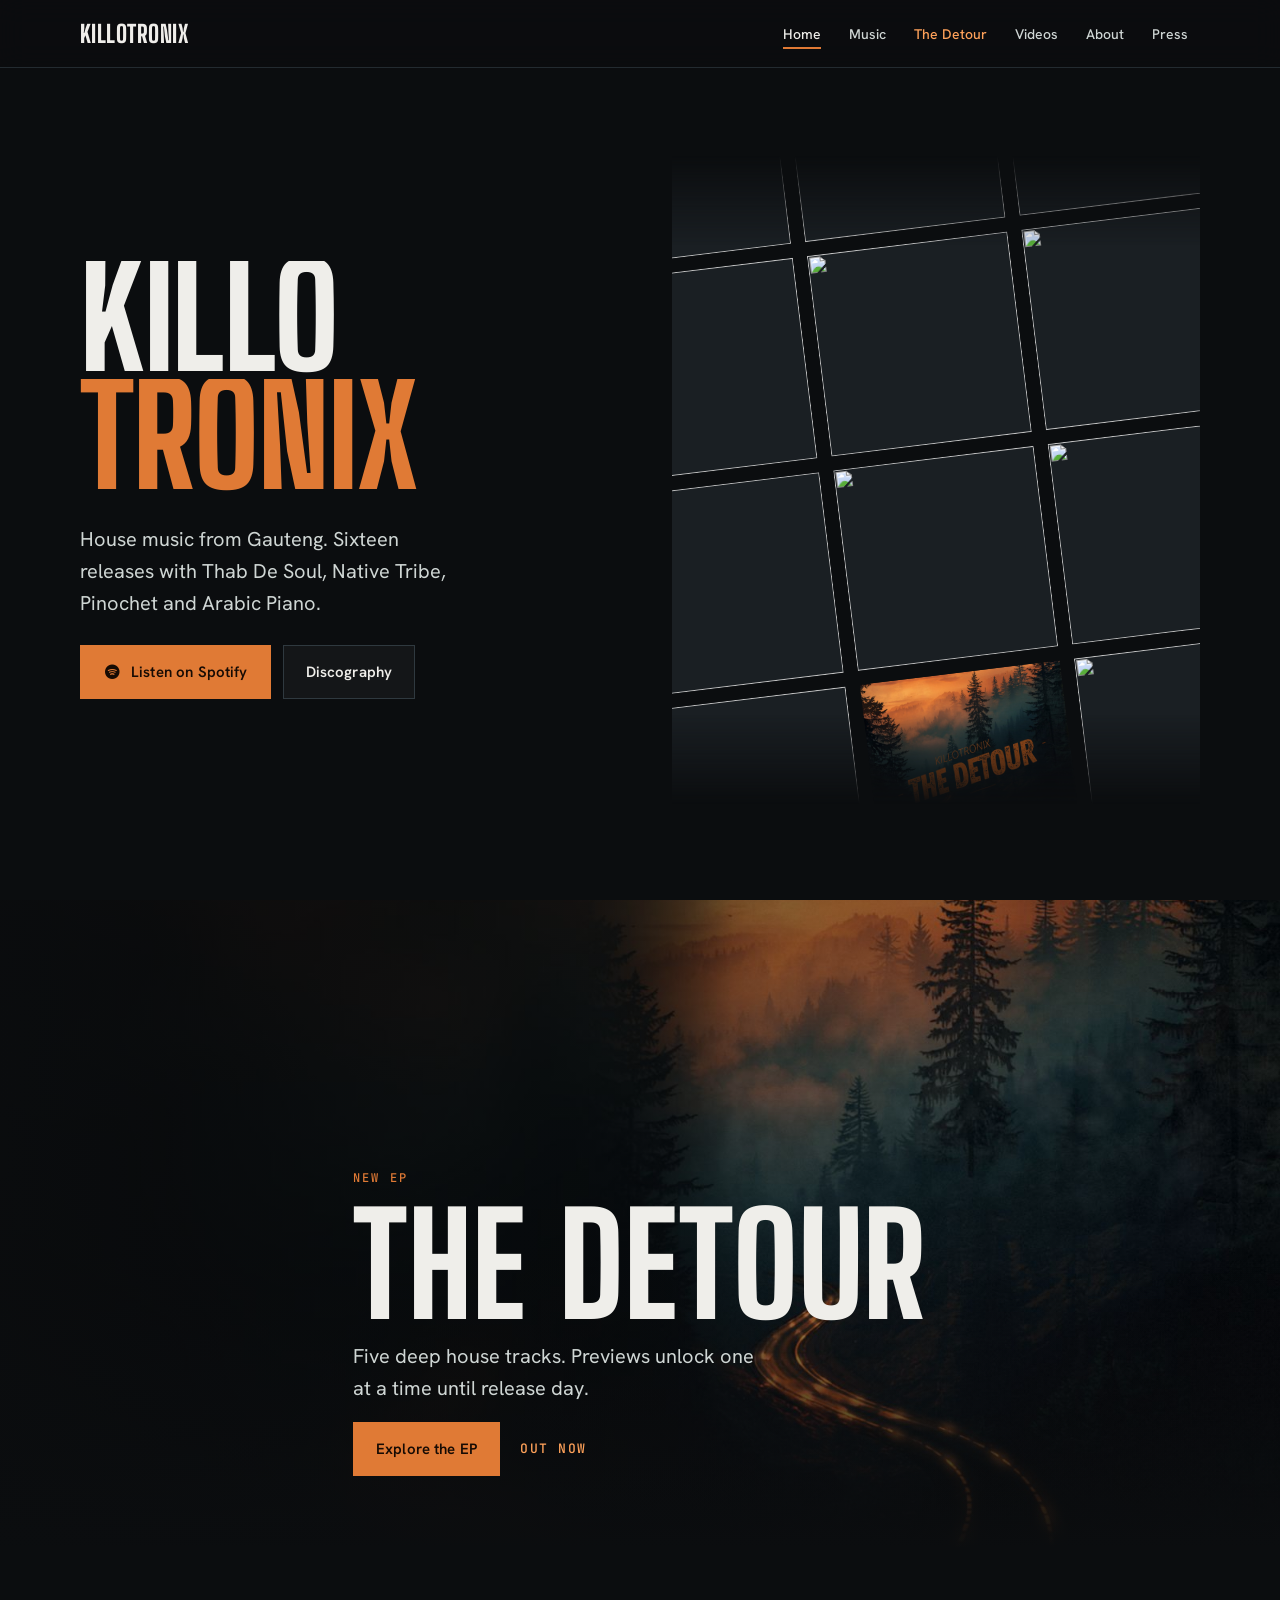
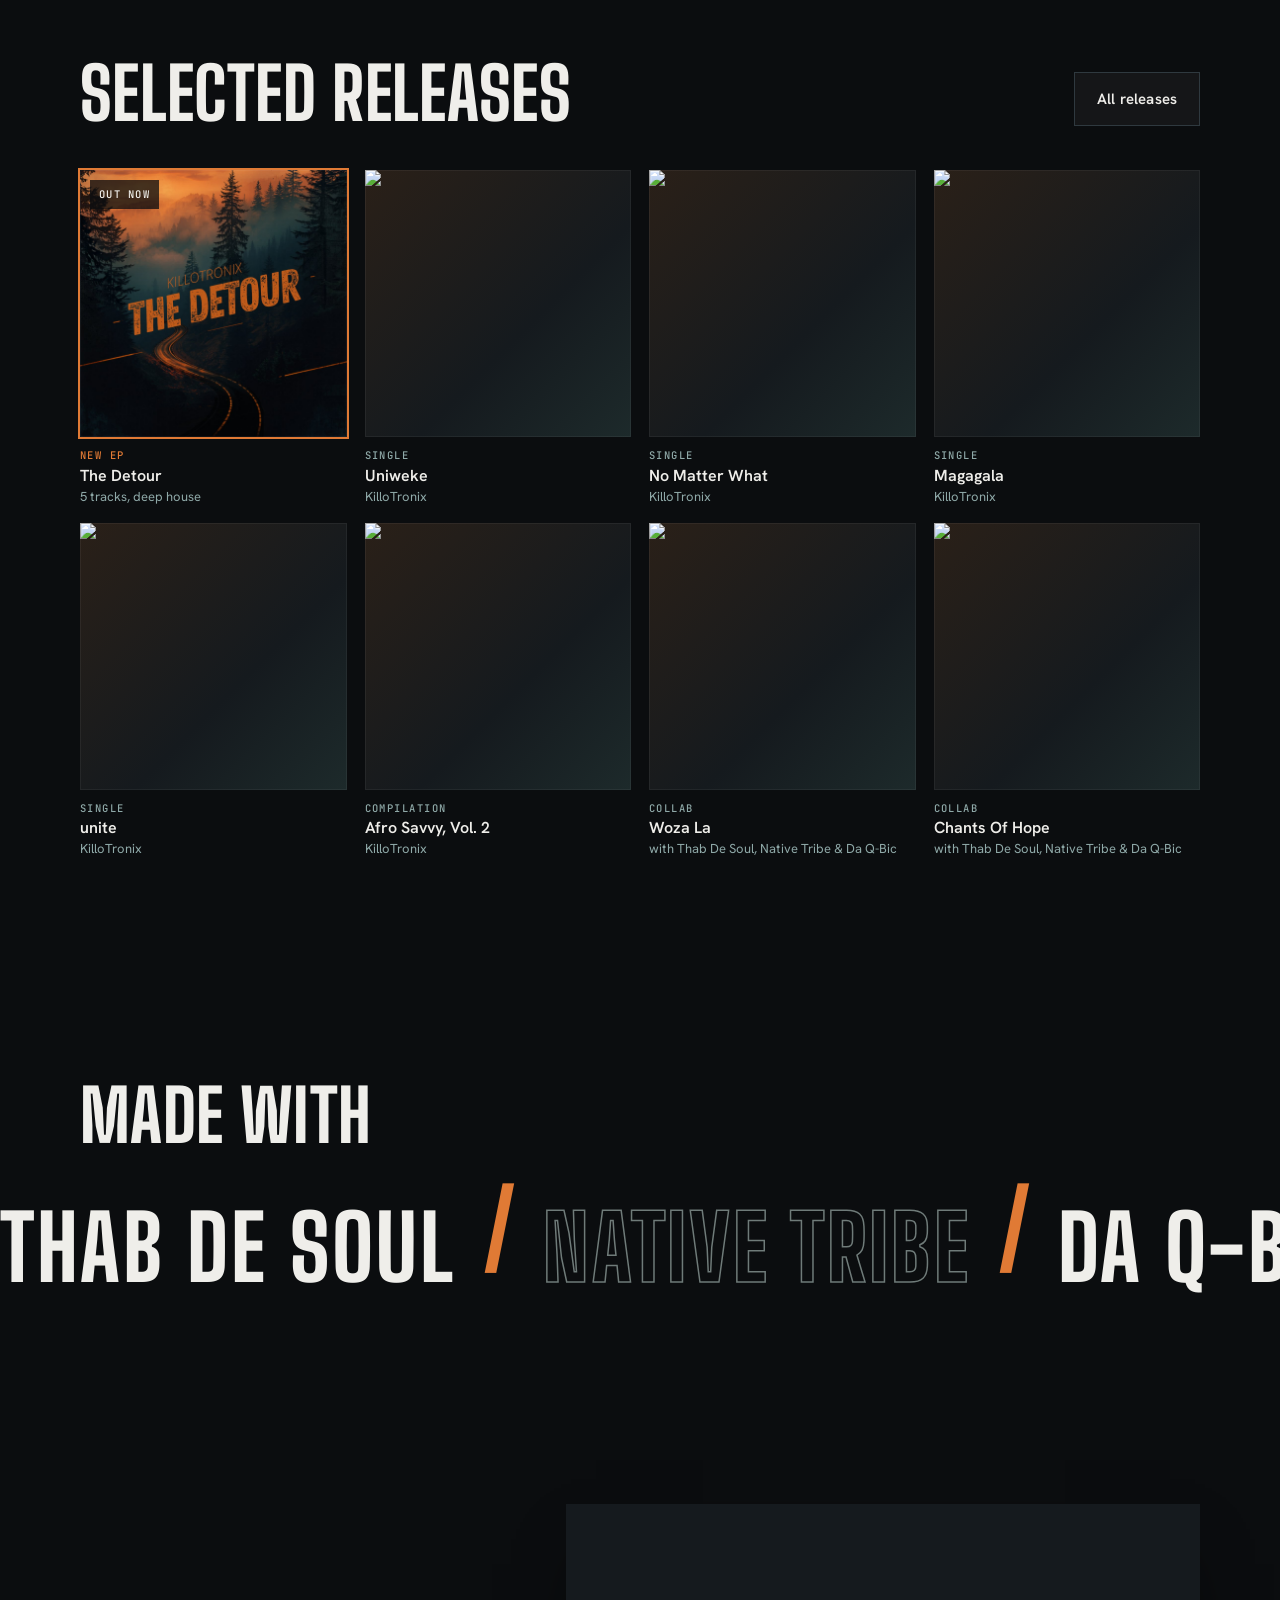
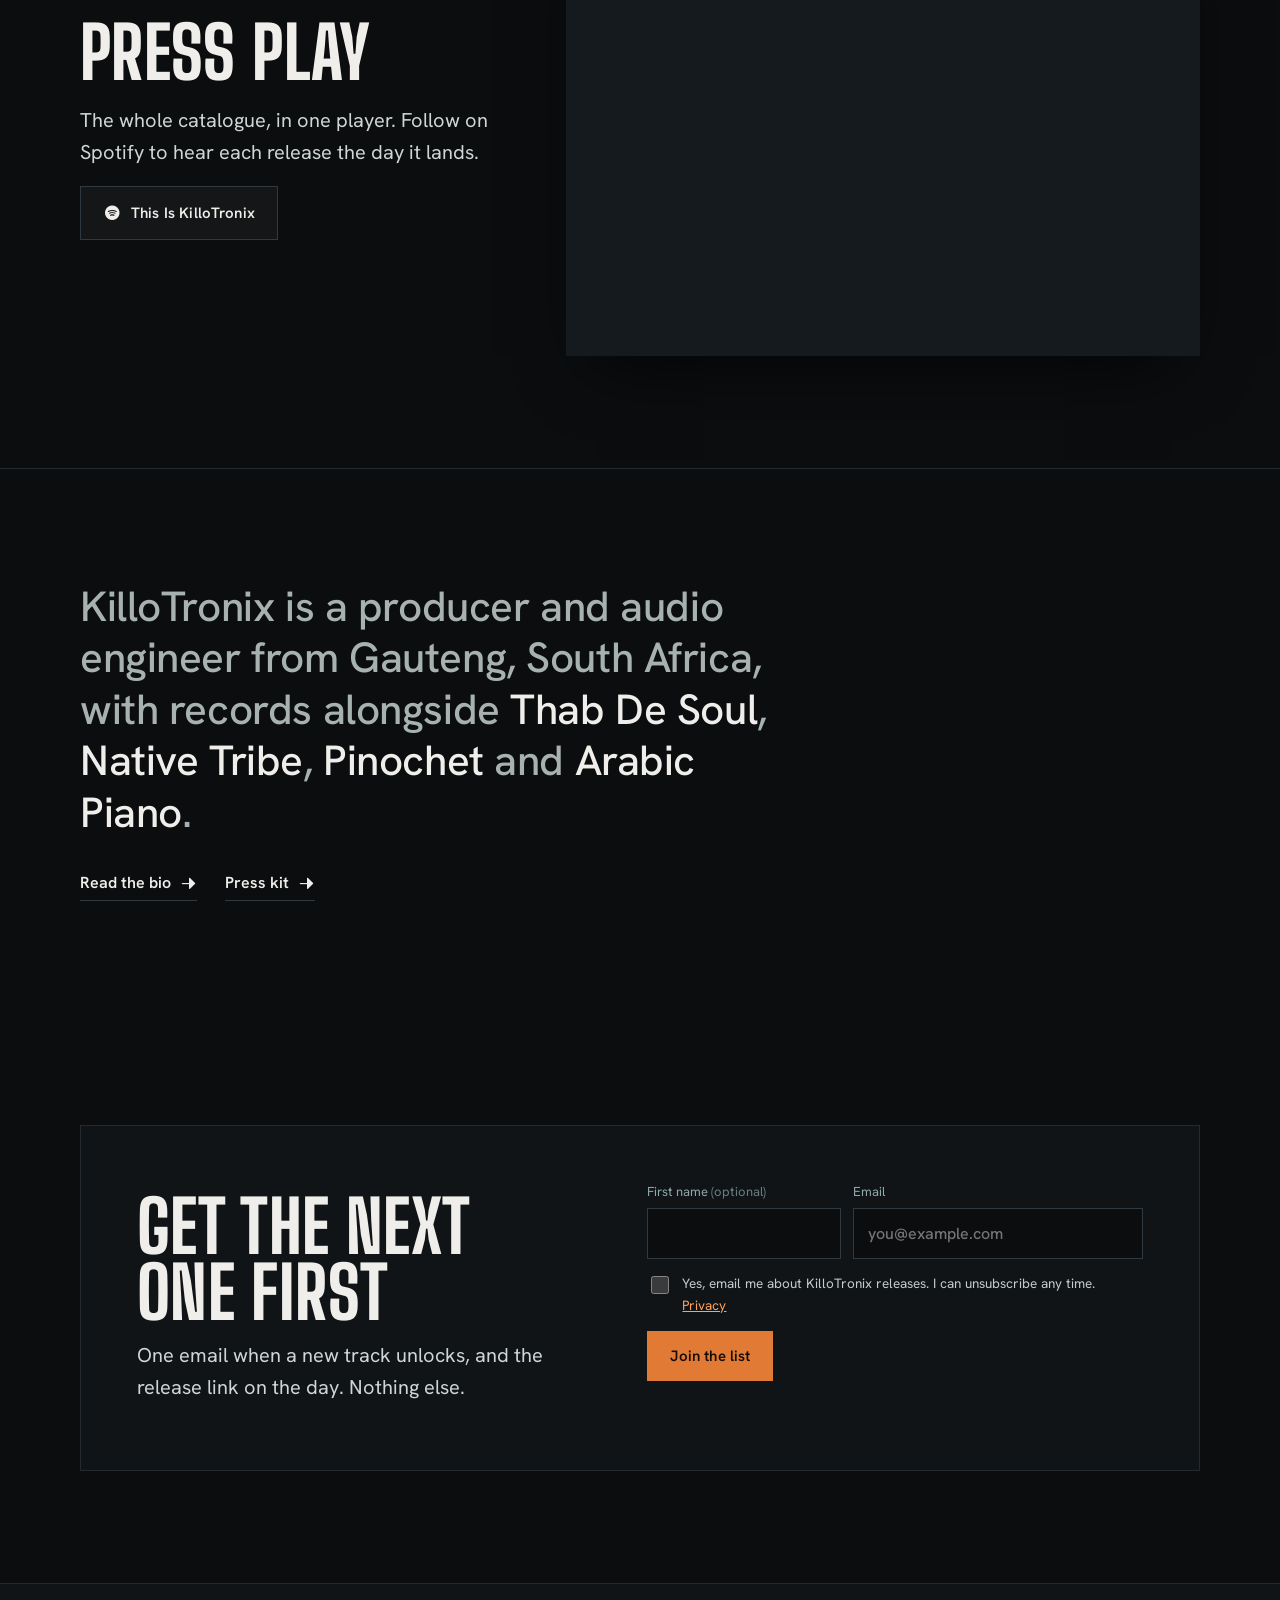
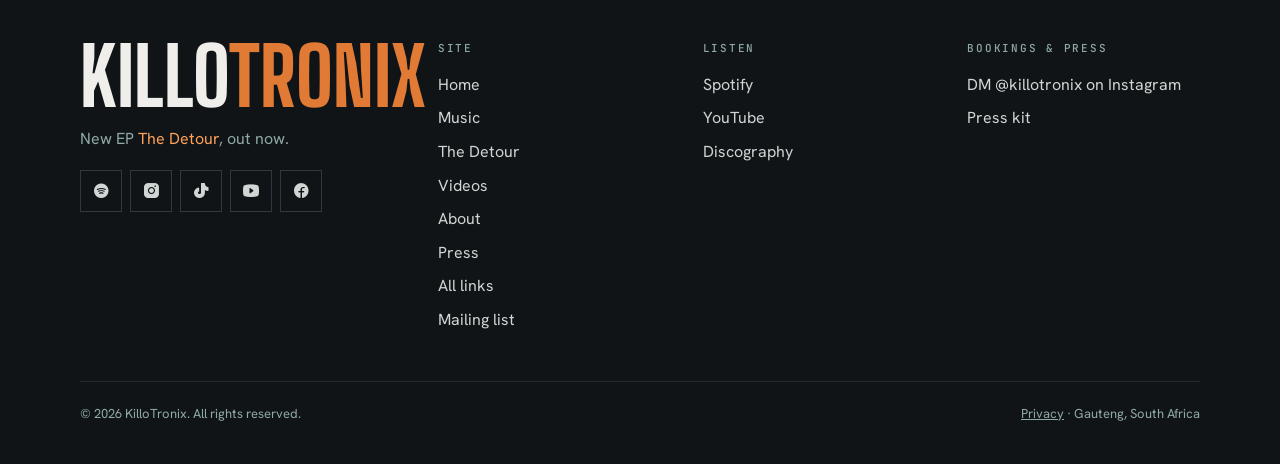
==== commit 499bb051: "Design pass: artist-first home with record-sleeve wall, sharp sleeve shape system, self-hosted fonts" ====
--- a/index.html
+++ b/index.html
@@ -4,10 +4,10 @@
 <meta charset="utf-8">
 <meta name="viewport" content="width=device-width, initial-scale=1, viewport-fit=cover">
 <title>KilloTronix · The Detour EP</title>
-<meta name="description" content="KilloTronix: producer and audio engineer from Gauteng, South Africa. Discography, collaborations and the new deep house EP The Detour, out 27 November 2026.">
+<meta name="description" content="KilloTronix: producer and audio engineer from Gauteng, South Africa. Sixteen releases, and the new deep house EP The Detour, out 27 November 2026.">
 <meta property="og:site_name" content="KilloTronix">
 <meta property="og:title" content="KilloTronix · The Detour EP">
-<meta property="og:description" content="KilloTronix: producer and audio engineer from Gauteng, South Africa. Discography, collaborations and the new deep house EP The Detour, out 27 November 2026.">
+<meta property="og:description" content="KilloTronix: producer and audio engineer from Gauteng, South Africa. Sixteen releases, and the new deep house EP The Detour, out 27 November 2026.">
 <meta property="og:image" content="https://killotronix.co.za/img/og.jpg">
 <meta property="og:url" content="https://killotronix.co.za/">
 <link rel="canonical" href="https://killotronix.co.za/">
@@ -15,103 +15,85 @@
 <meta name="twitter:card" content="summary_large_image">
 <meta name="theme-color" content="#0b0d0f">
 <link rel="icon" href="img/the-detour-cover.jpg">
-<link rel="preconnect" href="https://fonts.googleapis.com">
-<link rel="preconnect" href="https://fonts.gstatic.com" crossorigin>
-<link rel="stylesheet" href="https://fonts.googleapis.com/css2?family=Big+Shoulders+Display:wght@600;800&family=Hanken+Grotesk:wght@400;500;600&family=JetBrains+Mono:wght@500&display=swap">
+<link rel="preload" href="fonts/big-shoulders-display-latin-800-normal.woff2" as="font" type="font/woff2" crossorigin>
+<link rel="stylesheet" href="css/fonts.css">
+<link rel="stylesheet" href="css/icons.css">
 <link rel="stylesheet" href="css/site.css">
 <script>document.documentElement.classList.add("js")</script>
 </head>
 <body>
 <header class="site-head">
   <div class="wrap">
-    <a class="brand" href="index.html" aria-label="KilloTronix home"><i></i>KilloTronix</a>
+    <a class="brand" href="index.html" aria-label="KilloTronix home">KilloTronix</a>
     <button class="menu-btn" type="button" aria-label="Menu" aria-expanded="false" aria-controls="nav"><span></span></button>
-    <nav class="nav" id="nav" aria-label="Main"><a href="index.html" aria-current="page">Home</a><a href="music.html">Music</a><a href="the-detour.html">The Detour</a><a href="videos.html">Videos</a><a href="about.html">About</a><a href="press.html">Press</a><a class="btn btn-primary btn-sm nav-new" href="the-detour.html"><span class="nd-dot"></span>New EP · 27.11</a></nav>
+    <nav class="nav" id="nav" aria-label="Main"><a href="index.html" aria-current="page">Home</a><a href="music.html">Music</a><a href="the-detour.html" class="nav-ep">The Detour</a><a href="videos.html">Videos</a><a href="about.html">About</a><a href="press.html">Press</a></nav>
   </div>
 </header>
 <main>
-<section class="artist-hero">
-  <canvas class="waves" aria-hidden="true"></canvas>
+<section class="ah">
   <div class="wrap ah-grid">
     <div class="ah-copy">
-      <p class="eyebrow fade-up d1">Producer · Audio engineer · <b>Gauteng, South Africa</b></p>
       <h1 class="ah-name"><span class="line"><span>Killo</span></span><span class="line"><span>Tronix</span></span></h1>
-      <p class="lede fade-up d2">House music built from the drums up. 16 releases and counting, with Thab De Soul, Native Tribe, Pinochet, Arabic Piano and more.</p>
+      <p class="lede fade-up d2">House music from Gauteng. Sixteen releases with Thab De Soul, Native Tribe, Pinochet and Arabic Piano.</p>
       <div class="hero-ctas fade-up d3">
-        <a class="btn btn-primary" data-link="spotify" href="https://open.spotify.com/artist/75e0TZuFyubg5tTEPraGZJ" target="_blank" rel="noopener"><svg viewBox="0 0 24 24" aria-hidden="true"><path d="M12 2a10 10 0 1 0 0 20 10 10 0 0 0 0-20Zm4.6 14.4a.62.62 0 0 1-.86.2c-2.35-1.43-5.3-1.76-8.79-.96a.62.62 0 1 1-.28-1.21c3.81-.87 7.08-.5 9.72 1.11.3.18.39.57.21.86Zm1.22-2.72a.78.78 0 0 1-1.07.26c-2.69-1.65-6.8-2.13-9.98-1.17a.78.78 0 1 1-.45-1.5c3.64-1.1 8.16-.57 11.24 1.33.37.22.48.71.26 1.08Zm.1-2.83C14.7 8.94 9.37 8.76 6.3 9.7a.94.94 0 1 1-.54-1.8c3.53-1.07 9.42-.86 13.13 1.34a.94.94 0 0 1-.97 1.61Z"/></svg>Listen on Spotify</a>
+        <a class="btn btn-primary" data-link="spotify" href="https://open.spotify.com/artist/75e0TZuFyubg5tTEPraGZJ" target="_blank" rel="noopener"><i class="ph-fill ph-spotify-logo " aria-hidden="true"></i>Listen on Spotify</a>
         <a class="btn btn-ghost" href="music.html">Discography</a>
       </div>
     </div>
-    <a class="now-card fade-up d4" href="the-detour.html">
-      <span class="nc-art"><img src="img/the-detour-cover.jpg" alt="The Detour EP cover" width="1080" height="1080"></span>
-      <span class="nc-body">
-        <span class="eyebrow"><b>New EP</b> · <span data-release-status>Out 27 Nov</span></span>
-        <b class="nc-title">The Detour</b>
-        <span class="nc-sub">Five deep house tracks. A new direction.</span>
-        <span class="nc-next" data-next-drop><span class="nd-dot"></span><span class="nd-txt">The road to 27.11</span></span>
-        <span class="nc-go">Explore the EP <svg viewBox="0 0 24 24" aria-hidden="true" fill="none" stroke="currentColor" stroke-width="2"><path d="M5 12h14M13 6l6 6-6 6"/></svg></span>
-      </span>
-    </a>
+    <div class="sleeves fade-up d2" aria-hidden="true"><div class="s-wall"><div class="s-col up"><div class="s-track"><span class="s-tile"><img src="https://i.scdn.co/image/ab67616d00001e028d5d27b591b1bf7008cf5fe3" alt="" width="300" height="300" loading="lazy" referrerpolicy="no-referrer"></span><span class="s-tile"><img src="https://i.scdn.co/image/ab67616d00001e0223e7ba21fc12cb4de5758a33" alt="" width="300" height="300" loading="lazy" referrerpolicy="no-referrer"></span><span class="s-tile"><img src="https://i.scdn.co/image/ab67616d00001e026f9f0af7fc9f60146de91805" alt="" width="300" height="300" loading="lazy" referrerpolicy="no-referrer"></span><span class="s-tile"><img src="https://i.scdn.co/image/ab67616d00001e0260adb31ec41527bda5c062f2" alt="" width="300" height="300" loading="lazy" referrerpolicy="no-referrer"></span><span class="s-tile"><img src="https://i.scdn.co/image/ab67616d00001e0279ec87571c7e4711a00659f5" alt="" width="300" height="300" loading="lazy" referrerpolicy="no-referrer"></span><span class="s-tile"><img src="https://i.scdn.co/image/ab67616d00001e028d5d27b591b1bf7008cf5fe3" alt="" width="300" height="300" loading="lazy" referrerpolicy="no-referrer"></span><span class="s-tile"><img src="https://i.scdn.co/image/ab67616d00001e0223e7ba21fc12cb4de5758a33" alt="" width="300" height="300" loading="lazy" referrerpolicy="no-referrer"></span><span class="s-tile"><img src="https://i.scdn.co/image/ab67616d00001e026f9f0af7fc9f60146de91805" alt="" width="300" height="300" loading="lazy" referrerpolicy="no-referrer"></span><span class="s-tile"><img src="https://i.scdn.co/image/ab67616d00001e0260adb31ec41527bda5c062f2" alt="" width="300" height="300" loading="lazy" referrerpolicy="no-referrer"></span><span class="s-tile"><img src="https://i.scdn.co/image/ab67616d00001e0279ec87571c7e4711a00659f5" alt="" width="300" height="300" loading="lazy" referrerpolicy="no-referrer"></span></div></div><div class="s-col down"><div class="s-track"><span class="s-tile"><img src="https://i.scdn.co/image/ab67616d00001e0291d1c655c04195c48dc0cd5b" alt="" width="300" height="300" loading="lazy" referrerpolicy="no-referrer"></span><span class="s-tile"><img src="https://i.scdn.co/image/ab67616d00001e0204c8e4494569191b42fc60f0" alt="" width="300" height="300" loading="lazy" referrerpolicy="no-referrer"></span><span class="s-tile"><img src="https://i.scdn.co/image/ab67616d00001e0239b382c27621308c6c4f31ba" alt="" width="300" height="300" loading="lazy" referrerpolicy="no-referrer"></span><span class="s-tile"><img src="img/the-detour-cover.jpg" alt="" width="300" height="300"></span><span class="s-tile"><img src="https://i.scdn.co/image/ab67616d00001e02eee93799d22a570bd78d4903" alt="" width="300" height="300" loading="lazy" referrerpolicy="no-referrer"></span><span class="s-tile"><img src="https://i.scdn.co/image/ab67616d00001e02b9fd45e3232f130b4c30210c" alt="" width="300" height="300" loading="lazy" referrerpolicy="no-referrer"></span><span class="s-tile"><img src="https://i.scdn.co/image/ab67616d00001e02e909159604b4eb62940eacb6" alt="" width="300" height="300" loading="lazy" referrerpolicy="no-referrer"></span><span class="s-tile"><img src="https://i.scdn.co/image/ab67616d00001e0291d1c655c04195c48dc0cd5b" alt="" width="300" height="300" loading="lazy" referrerpolicy="no-referrer"></span><span class="s-tile"><img src="https://i.scdn.co/image/ab67616d00001e0204c8e4494569191b42fc60f0" alt="" width="300" height="300" loading="lazy" referrerpolicy="no-referrer"></span><span class="s-tile"><img src="https://i.scdn.co/image/ab67616d00001e0239b382c27621308c6c4f31ba" alt="" width="300" height="300" loading="lazy" referrerpolicy="no-referrer"></span><span class="s-tile"><img src="img/the-detour-cover.jpg" alt="" width="300" height="300"></span><span class="s-tile"><img src="https://i.scdn.co/image/ab67616d00001e02eee93799d22a570bd78d4903" alt="" width="300" height="300" loading="lazy" referrerpolicy="no-referrer"></span><span class="s-tile"><img src="https://i.scdn.co/image/ab67616d00001e02b9fd45e3232f130b4c30210c" alt="" width="300" height="300" loading="lazy" referrerpolicy="no-referrer"></span><span class="s-tile"><img src="https://i.scdn.co/image/ab67616d00001e02e909159604b4eb62940eacb6" alt="" width="300" height="300" loading="lazy" referrerpolicy="no-referrer"></span></div></div><div class="s-col up slow"><div class="s-track"><span class="s-tile"><img src="https://i.scdn.co/image/ab67616d00001e02b060b39bf4556af668b38db9" alt="" width="300" height="300" loading="lazy" referrerpolicy="no-referrer"></span><span class="s-tile"><img src="https://i.scdn.co/image/ab67616d00001e02a4af33a1579e8fb46230921c" alt="" width="300" height="300" loading="lazy" referrerpolicy="no-referrer"></span><span class="s-tile"><img src="https://i.scdn.co/image/ab67616d00001e02ea637eb636870e6625718a36" alt="" width="300" height="300" loading="lazy" referrerpolicy="no-referrer"></span><span class="s-tile"><img src="https://i.scdn.co/image/ab67616d00001e0231d516e61ad9903b2b4f8ef0" alt="" width="300" height="300" loading="lazy" referrerpolicy="no-referrer"></span><span class="s-tile"><img src="https://i.scdn.co/image/ab67616d00001e024add68c81cc9add3bb18a2c9" alt="" width="300" height="300" loading="lazy" referrerpolicy="no-referrer"></span><span class="s-tile"><img src="https://i.scdn.co/image/ab67616d00001e02b060b39bf4556af668b38db9" alt="" width="300" height="300" loading="lazy" referrerpolicy="no-referrer"></span><span class="s-tile"><img src="https://i.scdn.co/image/ab67616d00001e02a4af33a1579e8fb46230921c" alt="" width="300" height="300" loading="lazy" referrerpolicy="no-referrer"></span><span class="s-tile"><img src="https://i.scdn.co/image/ab67616d00001e02ea637eb636870e6625718a36" alt="" width="300" height="300" loading="lazy" referrerpolicy="no-referrer"></span><span class="s-tile"><img src="https://i.scdn.co/image/ab67616d00001e0231d516e61ad9903b2b4f8ef0" alt="" width="300" height="300" loading="lazy" referrerpolicy="no-referrer"></span><span class="s-tile"><img src="https://i.scdn.co/image/ab67616d00001e024add68c81cc9add3bb18a2c9" alt="" width="300" height="300" loading="lazy" referrerpolicy="no-referrer"></span></div></div></div></div>
   </div>
 </section>
-<div class="marquee" aria-hidden="true"><div class="marquee-track"><span>Uniweke<em>✦</em></span><span>No Matter What<em>✦</em></span><span>Magagala<em>✦</em></span><span>unite<em>✦</em></span><span>Afro Savvy, Vol. 2<em>✦</em></span><span>Woza La<em>✦</em></span><span>Chants Of Hope<em>✦</em></span><span>Umoya Wami<em>✦</em></span><span>Moyo Moyo<em>✦</em></span><span>Ivory Tusk<em>✦</em></span><span>Oniva<em>✦</em></span><span>Fortunes<em>✦</em></span><span>Virtual Agent<em>✦</em></span><span>Izinyanda<em>✦</em></span><span>Nguva<em>✦</em></span><span>Don't Waste Your Time<em>✦</em></span><span>Uniweke<em>✦</em></span><span>No Matter What<em>✦</em></span><span>Magagala<em>✦</em></span><span>unite<em>✦</em></span><span>Afro Savvy, Vol. 2<em>✦</em></span><span>Woza La<em>✦</em></span><span>Chants Of Hope<em>✦</em></span><span>Umoya Wami<em>✦</em></span><span>Moyo Moyo<em>✦</em></span><span>Ivory Tusk<em>✦</em></span><span>Oniva<em>✦</em></span><span>Fortunes<em>✦</em></span><span>Virtual Agent<em>✦</em></span><span>Izinyanda<em>✦</em></span><span>Nguva<em>✦</em></span><span>Don't Waste Your Time<em>✦</em></span></div></div>
+
+<section class="release-band" aria-labelledby="rb-title">
+  <div class="rb-media" aria-hidden="true">
+    <video class="wide" src="media/hero-wide.mp4" poster="img/hero-wide.jpg" autoplay muted loop playsinline preload="metadata"></video>
+    <video class="sq" src="media/hero-square.mp4" poster="img/hero-square.jpg" autoplay muted loop playsinline preload="metadata"></video>
+  </div>
+  <div class="wrap rb-inner reveal">
+    <p class="eyebrow"><b>New EP</b></p>
+    <h2 id="rb-title" class="rb-title">The Detour</h2>
+    <p class="lede">Five deep house tracks. Previews unlock one at a time until release day.</p>
+    <div class="rb-row"><a class="btn btn-primary" href="the-detour.html">Explore the EP</a><span class="rb-days" data-days-left>Out 27 November</span></div>
+  </div>
+</section>
+
 <section>
   <div class="wrap">
-    <div class="sec-head reveal"><div><p class="eyebrow">Discography</p><h2>The catalogue</h2></div>
-      <a class="btn btn-ghost" href="music.html">All 17 releases</a></div>
-    <div class="rel-grid"><a class="rel rel-feature reveal" href="the-detour.html"><span class="rel-art"><img src="img/the-detour-cover.jpg" alt="The Detour EP cover" loading="lazy" width="1080" height="1080"><span class="tag" data-release-status>Out 27 Nov</span></span><span class="rel-meta"><span class="k">New EP · 2026</span><b>The Detour</b><span class="w">5 tracks · Deep house</span></span></a><a class="rel reveal d1" href="https://open.spotify.com/album/14ajlB0k1ww6Z3RRhRZ7le" target="_blank" rel="noopener"><span class="rel-art"><img src="https://i.scdn.co/image/ab67616d00001e028d5d27b591b1bf7008cf5fe3" alt="Uniweke cover art" loading="lazy" width="300" height="300" referrerpolicy="no-referrer"><span class="rel-play"><svg viewBox="0 0 24 24" aria-hidden="true"><path d="M8 5v14l11-7z"/></svg></span></span><span class="rel-meta"><span class="k">Single</span><b>Uniweke</b><span class="w">KilloTronix</span></span></a><a class="rel reveal d2" href="https://open.spotify.com/album/3GTefTu6QHH97SxAFikHMB" target="_blank" rel="noopener"><span class="rel-art"><img src="https://i.scdn.co/image/ab67616d00001e0223e7ba21fc12cb4de5758a33" alt="No Matter What cover art" loading="lazy" width="300" height="300" referrerpolicy="no-referrer"><span class="rel-play"><svg viewBox="0 0 24 24" aria-hidden="true"><path d="M8 5v14l11-7z"/></svg></span></span><span class="rel-meta"><span class="k">Single</span><b>No Matter What</b><span class="w">KilloTronix</span></span></a><a class="rel reveal" href="https://open.spotify.com/album/0L8cOf515FVFBfLpOGT80i" target="_blank" rel="noopener"><span class="rel-art"><img src="https://i.scdn.co/image/ab67616d00001e026f9f0af7fc9f60146de91805" alt="Magagala cover art" loading="lazy" width="300" height="300" referrerpolicy="no-referrer"><span class="rel-play"><svg viewBox="0 0 24 24" aria-hidden="true"><path d="M8 5v14l11-7z"/></svg></span></span><span class="rel-meta"><span class="k">Single</span><b>Magagala</b><span class="w">KilloTronix</span></span></a><a class="rel reveal d1" href="https://open.spotify.com/album/4Rk3YzpVCFCQi2kNVGtPlL" target="_blank" rel="noopener"><span class="rel-art"><img src="https://i.scdn.co/image/ab67616d00001e0260adb31ec41527bda5c062f2" alt="unite cover art" loading="lazy" width="300" height="300" referrerpolicy="no-referrer"><span class="rel-play"><svg viewBox="0 0 24 24" aria-hidden="true"><path d="M8 5v14l11-7z"/></svg></span></span><span class="rel-meta"><span class="k">Single</span><b>unite</b><span class="w">KilloTronix</span></span></a><a class="rel reveal d2" href="https://open.spotify.com/album/011gabhbsRdeZfR6oZLLDl" target="_blank" rel="noopener"><span class="rel-art"><img src="https://i.scdn.co/image/ab67616d00001e0279ec87571c7e4711a00659f5" alt="Afro Savvy, Vol. 2 cover art" loading="lazy" width="300" height="300" referrerpolicy="no-referrer"><span class="rel-play"><svg viewBox="0 0 24 24" aria-hidden="true"><path d="M8 5v14l11-7z"/></svg></span></span><span class="rel-meta"><span class="k">Compilation</span><b>Afro Savvy, Vol. 2</b><span class="w">KilloTronix</span></span></a><a class="rel reveal" href="https://open.spotify.com/album/1gEAhJ2TRSvhFYs6A6sz5i" target="_blank" rel="noopener"><span class="rel-art"><img src="https://i.scdn.co/image/ab67616d00001e0291d1c655c04195c48dc0cd5b" alt="Woza La cover art" loading="lazy" width="300" height="300" referrerpolicy="no-referrer"><span class="rel-play"><svg viewBox="0 0 24 24" aria-hidden="true"><path d="M8 5v14l11-7z"/></svg></span></span><span class="rel-meta"><span class="k">Collab</span><b>Woza La</b><span class="w">with Thab De Soul, Native Tribe & Da Q-Bic</span></span></a><a class="rel reveal d1" href="https://open.spotify.com/album/5OaaD3C2ioKjWATPoK2Tpq" target="_blank" rel="noopener"><span class="rel-art"><img src="https://i.scdn.co/image/ab67616d00001e0204c8e4494569191b42fc60f0" alt="Chants Of Hope cover art" loading="lazy" width="300" height="300" referrerpolicy="no-referrer"><span class="rel-play"><svg viewBox="0 0 24 24" aria-hidden="true"><path d="M8 5v14l11-7z"/></svg></span></span><span class="rel-meta"><span class="k">Collab</span><b>Chants Of Hope</b><span class="w">with Thab De Soul, Native Tribe & Da Q-Bic</span></span></a></div>
+    <div class="sec-head reveal"><div><h2>Selected releases</h2></div><a class="btn btn-ghost" href="music.html">All releases</a></div>
+    <div class="rel-grid"><a class="rel rel-feature reveal" href="the-detour.html"><span class="rel-art"><img src="img/the-detour-cover.jpg" alt="The Detour EP cover" loading="lazy" width="1080" height="1080"><span class="tag" data-release-status>Out 27 Nov</span></span><span class="rel-meta"><span class="k">New EP</span><b>The Detour</b><span class="w">5 tracks, deep house</span></span></a><a class="rel reveal d1" href="https://open.spotify.com/album/14ajlB0k1ww6Z3RRhRZ7le" target="_blank" rel="noopener"><span class="rel-art"><img src="https://i.scdn.co/image/ab67616d00001e028d5d27b591b1bf7008cf5fe3" alt="Uniweke cover art" loading="lazy" width="300" height="300" referrerpolicy="no-referrer"><span class="rel-play"><i class="ph-fill ph-play " aria-hidden="true"></i></span></span><span class="rel-meta"><span class="k">Single</span><b>Uniweke</b><span class="w">KilloTronix</span></span></a><a class="rel reveal d2" href="https://open.spotify.com/album/3GTefTu6QHH97SxAFikHMB" target="_blank" rel="noopener"><span class="rel-art"><img src="https://i.scdn.co/image/ab67616d00001e0223e7ba21fc12cb4de5758a33" alt="No Matter What cover art" loading="lazy" width="300" height="300" referrerpolicy="no-referrer"><span class="rel-play"><i class="ph-fill ph-play " aria-hidden="true"></i></span></span><span class="rel-meta"><span class="k">Single</span><b>No Matter What</b><span class="w">KilloTronix</span></span></a><a class="rel reveal" href="https://open.spotify.com/album/0L8cOf515FVFBfLpOGT80i" target="_blank" rel="noopener"><span class="rel-art"><img src="https://i.scdn.co/image/ab67616d00001e026f9f0af7fc9f60146de91805" alt="Magagala cover art" loading="lazy" width="300" height="300" referrerpolicy="no-referrer"><span class="rel-play"><i class="ph-fill ph-play " aria-hidden="true"></i></span></span><span class="rel-meta"><span class="k">Single</span><b>Magagala</b><span class="w">KilloTronix</span></span></a><a class="rel reveal d1" href="https://open.spotify.com/album/4Rk3YzpVCFCQi2kNVGtPlL" target="_blank" rel="noopener"><span class="rel-art"><img src="https://i.scdn.co/image/ab67616d00001e0260adb31ec41527bda5c062f2" alt="unite cover art" loading="lazy" width="300" height="300" referrerpolicy="no-referrer"><span class="rel-play"><i class="ph-fill ph-play " aria-hidden="true"></i></span></span><span class="rel-meta"><span class="k">Single</span><b>unite</b><span class="w">KilloTronix</span></span></a><a class="rel reveal d2" href="https://open.spotify.com/album/011gabhbsRdeZfR6oZLLDl" target="_blank" rel="noopener"><span class="rel-art"><img src="https://i.scdn.co/image/ab67616d00001e0279ec87571c7e4711a00659f5" alt="Afro Savvy, Vol. 2 cover art" loading="lazy" width="300" height="300" referrerpolicy="no-referrer"><span class="rel-play"><i class="ph-fill ph-play " aria-hidden="true"></i></span></span><span class="rel-meta"><span class="k">Compilation</span><b>Afro Savvy, Vol. 2</b><span class="w">KilloTronix</span></span></a><a class="rel reveal" href="https://open.spotify.com/album/1gEAhJ2TRSvhFYs6A6sz5i" target="_blank" rel="noopener"><span class="rel-art"><img src="https://i.scdn.co/image/ab67616d00001e0291d1c655c04195c48dc0cd5b" alt="Woza La cover art" loading="lazy" width="300" height="300" referrerpolicy="no-referrer"><span class="rel-play"><i class="ph-fill ph-play " aria-hidden="true"></i></span></span><span class="rel-meta"><span class="k">Collab</span><b>Woza La</b><span class="w">with Thab De Soul, Native Tribe & Da Q-Bic</span></span></a><a class="rel reveal d1" href="https://open.spotify.com/album/5OaaD3C2ioKjWATPoK2Tpq" target="_blank" rel="noopener"><span class="rel-art"><img src="https://i.scdn.co/image/ab67616d00001e0204c8e4494569191b42fc60f0" alt="Chants Of Hope cover art" loading="lazy" width="300" height="300" referrerpolicy="no-referrer"><span class="rel-play"><i class="ph-fill ph-play " aria-hidden="true"></i></span></span><span class="rel-meta"><span class="k">Collab</span><b>Chants Of Hope</b><span class="w">with Thab De Soul, Native Tribe & Da Q-Bic</span></span></a></div>
   </div>
 </section>
-<section style="padding-top:0">
+
+<section class="collabs" aria-labelledby="mw">
+  <div class="wrap"><h2 id="mw" class="reveal">Made with</h2></div>
+  <div class="marquee collab-marquee" aria-label="Collaborators: Thab De Soul, Native Tribe, Da Q-Bic, Pinochet, Arabic Piano, Soulroots, Ayah Tlhanyane, SkavaNator, Ntando Yamahlubi, Melodic Tee, Lord FonQue, Dj DIHNO, InQfive"><div class="marquee-track"><span>Thab De Soul</span><em>/</em><span>Native Tribe</span><em>/</em><span>Da Q-Bic</span><em>/</em><span>Pinochet</span><em>/</em><span>Arabic Piano</span><em>/</em><span>Soulroots</span><em>/</em><span>Ayah Tlhanyane</span><em>/</em><span>SkavaNator</span><em>/</em><span>Ntando Yamahlubi</span><em>/</em><span>Melodic Tee</span><em>/</em><span>Lord FonQue</span><em>/</em><span>Dj DIHNO</span><em>/</em><span>InQfive</span><em>/</em><span>Thab De Soul</span><em>/</em><span>Native Tribe</span><em>/</em><span>Da Q-Bic</span><em>/</em><span>Pinochet</span><em>/</em><span>Arabic Piano</span><em>/</em><span>Soulroots</span><em>/</em><span>Ayah Tlhanyane</span><em>/</em><span>SkavaNator</span><em>/</em><span>Ntando Yamahlubi</span><em>/</em><span>Melodic Tee</span><em>/</em><span>Lord FonQue</span><em>/</em><span>Dj DIHNO</span><em>/</em><span>InQfive</span><em>/</em></div></div>
+</section>
+
+<section>
   <div class="wrap split-listen">
-    <div class="reveal" style="display:flex;flex-direction:column;gap:16px;min-width:0">
-      <p class="eyebrow">Press play</p><h2>Hear it here</h2>
-      <p class="lede">The KilloTronix catalogue on Spotify. Follow to get every release the day it lands.</p>
-      <div class="hero-ctas"><a class="btn btn-ghost" href="https://open.spotify.com/playlist/37i9dQZF1DZ06evO4bOeG0" target="_blank" rel="noopener"><svg viewBox="0 0 24 24" aria-hidden="true"><path d="M12 2a10 10 0 1 0 0 20 10 10 0 0 0 0-20Zm4.6 14.4a.62.62 0 0 1-.86.2c-2.35-1.43-5.3-1.76-8.79-.96a.62.62 0 1 1-.28-1.21c3.81-.87 7.08-.5 9.72 1.11.3.18.39.57.21.86Zm1.22-2.72a.78.78 0 0 1-1.07.26c-2.69-1.65-6.8-2.13-9.98-1.17a.78.78 0 1 1-.45-1.5c3.64-1.1 8.16-.57 11.24 1.33.37.22.48.71.26 1.08Zm.1-2.83C14.7 8.94 9.37 8.76 6.3 9.7a.94.94 0 1 1-.54-1.8c3.53-1.07 9.42-.86 13.13 1.34a.94.94 0 0 1-.97 1.61Z"/></svg>This Is KilloTronix</a></div>
+    <div class="reveal listen-copy">
+      <h2>Press play</h2>
+      <p class="lede">The whole catalogue, in one player. Follow on Spotify to hear each release the day it lands.</p>
+      <a class="btn btn-ghost" href="https://open.spotify.com/playlist/37i9dQZF1DZ06evO4bOeG0" target="_blank" rel="noopener"><i class="ph-fill ph-spotify-logo " aria-hidden="true"></i>This Is KilloTronix</a>
     </div>
     <div class="embed reveal"><iframe title="KilloTronix on Spotify" src="https://open.spotify.com/embed/artist/75e0TZuFyubg5tTEPraGZJ?utm_source=generator&theme=0" width="100%" height="452" frameborder="0" allow="autoplay; clipboard-write; encrypted-media; fullscreen; picture-in-picture" loading="lazy"></iframe></div>
   </div>
 </section>
-<section style="padding-top:0">
+
+<section class="statement" aria-labelledby="ab">
   <div class="wrap">
-    <div class="sec-head reveal"><div><p class="eyebrow">Collaborations</p><h2>Made with</h2></div></div>
-    <div class="collab-cloud reveal"><span>Thab De Soul</span><span>Native Tribe</span><span>Da Q-Bic</span><span>Pinochet</span><span>Arabic Piano</span><span>Soulroots</span><span>Ayah Tlhanyane</span><span>SkavaNator</span><span>Ntando Yamahlubi</span><span>Melodic Tee</span><span>Lord FonQue</span><span>Dj DIHNO</span><span>InQfive</span></div>
+    <h2 id="ab" class="sr">About</h2>
+    <p class="statement-text reveal">KilloTronix is a producer and audio engineer from Gauteng, South Africa, with records alongside <span>Thab De Soul</span>, <span>Native Tribe</span>, <span>Pinochet</span> and <span>Arabic Piano</span>.</p>
+    <div class="statement-links reveal d1"><a href="about.html">Read the bio <i class="ph-fill ph-arrow-right " aria-hidden="true"></i></a><a href="press.html">Press kit <i class="ph-fill ph-arrow-right " aria-hidden="true"></i></a></div>
   </div>
 </section>
-<section style="padding-top:0">
-  <div class="wrap">
-    <div class="sec-head reveal"><div><p class="eyebrow">Latest video · The Detour</p><h2>Watch</h2></div>
-      <a class="btn btn-ghost" href="videos.html">All videos</a></div>
-    <div class="reveal d1"><div class="video-frame " data-unlock="2026-10-19T18:00:00+02:00"><video data-src="media/trailer-lovers-sun-set.mp4" poster="img/trailer-poster.jpg" preload="none" playsinline></video>
-      <button class="play-overlay" type="button" aria-label="Play The Detour trailer"><span><svg viewBox="0 0 24 24" aria-hidden="true"><path d="M8 5v14l11-7z"/></svg></span></button>
-      <div class="lock-overlay"><span class="lk"><svg viewBox="0 0 24 24" aria-hidden="true"><path d="M7 10V7a5 5 0 0 1 10 0v3h1a1 1 0 0 1 1 1v9a1 1 0 0 1-1 1H6a1 1 0 0 1-1-1v-9a1 1 0 0 1 1-1h1Zm2 0h6V7a3 3 0 0 0-6 0v3Z"/></svg></span><b data-when-label></b><span class="lk-cd" data-when></span></div></div></div>
-  </div>
-</section>
-<section data-stats-section>
-  <div class="wrap">
-    <div class="sec-head reveal"><div><p class="eyebrow">Follow the journey</p><h2>On the road with us</h2></div>
-      <p class="muted" style="margin:0" data-stat-wrap>Combined <b data-stat-total style="color:var(--chalk);font-family:var(--mono)">0</b> · as of <span data-stats-asof></span></p></div>
-    <div class="stats reveal d1" data-count-host><a class="stat" data-link="tiktok" href="https://www.tiktok.com/@killotronix" target="_blank" rel="noopener" data-stat-wrap>
-        <span class="top">TikTok<svg viewBox="0 0 24 24" aria-hidden="true"><path d="M16.6 3c.3 2.1 1.6 3.6 3.6 3.8v3a7 7 0 0 1-3.6-1.1v6.1A5.8 5.8 0 1 1 10.8 9v3.1a2.8 2.8 0 1 0 2.8 2.8V3h3Z"/></svg></span><b data-stat="tiktok">0</b><span class="l">followers</span></a><a class="stat" data-link="instagram" href="https://www.instagram.com/killotronix/" target="_blank" rel="noopener" data-stat-wrap>
-        <span class="top">Instagram<svg viewBox="0 0 24 24" aria-hidden="true"><path d="M12 7.3a4.7 4.7 0 1 0 0 9.4 4.7 4.7 0 0 0 0-9.4Zm0 7.7a3 3 0 1 1 0-6 3 3 0 0 1 0 6Zm4.9-8.9a1.1 1.1 0 1 0 0 2.2 1.1 1.1 0 0 0 0-2.2ZM12 3c-2.4 0-2.7 0-3.7.1-3.3.1-5.1 1.9-5.2 5.2C3 9.3 3 9.6 3 12s0 2.7.1 3.7c.1 3.3 1.9 5.1 5.2 5.2 1 .1 1.3.1 3.7.1s2.7 0 3.7-.1c3.3-.1 5.1-1.9 5.2-5.2.1-1 .1-1.3.1-3.7s0-2.7-.1-3.7c-.1-3.3-1.9-5.1-5.2-5.2C14.7 3 14.4 3 12 3Zm0 1.6c2.4 0 2.6 0 3.6.1 2.4.1 3.6 1.3 3.7 3.7.1.9.1 1.2.1 3.6s0 2.6-.1 3.6c-.1 2.4-1.3 3.6-3.7 3.7-1 .1-1.2.1-3.6.1s-2.6 0-3.6-.1c-2.4-.1-3.6-1.3-3.7-3.7-.1-1-.1-1.2-.1-3.6s0-2.6.1-3.6c.1-2.4 1.3-3.6 3.7-3.7 1-.1 1.2-.1 3.6-.1Z"/></svg></span><b data-stat="instagram">0</b><span class="l">followers</span></a><a class="stat" data-link="facebook" href="https://www.facebook.com/2000215676735437" target="_blank" rel="noopener" data-stat-wrap>
-        <span class="top">Facebook<svg viewBox="0 0 24 24" aria-hidden="true"><path d="M13.5 21v-7.6h2.6l.4-3h-3V8.5c0-.9.3-1.5 1.5-1.5h1.6V4.3c-.3 0-1.2-.1-2.3-.1-2.3 0-3.9 1.4-3.9 4v2.2H7.8v3h2.6V21h3.1Z"/></svg></span><b data-stat="facebook">0</b><span class="l">followers</span></a><a class="stat" data-link="youtube" href="https://www.youtube.com/channel/UCVjBrcWtjk5tYX1POQ_gtgw" target="_blank" rel="noopener" data-stat-wrap>
-        <span class="top">YouTube<svg viewBox="0 0 24 24" aria-hidden="true"><path d="M21.6 7.2a2.5 2.5 0 0 0-1.8-1.8C18.2 5 12 5 12 5s-6.2 0-7.8.4A2.5 2.5 0 0 0 2.4 7.2C2 8.8 2 12 2 12s0 3.2.4 4.8a2.5 2.5 0 0 0 1.8 1.8C5.8 19 12 19 12 19s6.2 0 7.8-.4a2.5 2.5 0 0 0 1.8-1.8c.4-1.6.4-4.8.4-4.8s0-3.2-.4-4.8ZM10 15V9l5.2 3L10 15Z"/></svg></span><b data-stat="youtube">0</b><span class="l">subscribers</span></a></div>
-  </div>
-</section>
-<section style="padding-top:0">
-  <div class="wrap split">
-    <div class="reveal" style="display:flex;flex-direction:column;gap:14px"><p class="eyebrow">About</p><h2>The artist</h2></div>
-    <div class="prose reveal d1"><p>KilloTronix is a producer and audio engineer from Gauteng, South Africa. His catalogue runs through collaborations with Thab De Soul, Native Tribe, Pinochet and Arabic Piano, on records like Woza La, Umoya Wami, Fortunes and the solo cut Magagala, plus remixes of Izinyanda and Nguva.</p>
-      <div style="display:flex;gap:12px;flex-wrap:wrap;margin-top:12px"><a class="btn btn-ghost" href="about.html">Full bio</a><a class="btn btn-ghost" href="press.html">Press kit</a></div></div>
-  </div>
-</section>
+
 <section id="join" class="join-sec">
   <div class="wrap">
     <div class="join reveal">
       <div class="join-copy">
-        <p class="eyebrow"><b>Mailing list</b> · no spam, ever</p>
-        <h2>Ride along</h2>
-        <p class="lede">One email when each track unlocks, the pre-save link on 13 November, and the full EP the morning it drops. That's it.</p>
+        <h2>Get the next one first</h2>
+        <p class="lede">One email when a new track unlocks, and the release link on the day. Nothing else.</p>
       </div>
       <form class="join-form" data-newsletter novalidate>
         <div class="f-row">
@@ -138,8 +120,8 @@
     <div class="foot-grid">
       <div>
         <p class="foot-big">Killo<span style="color:var(--dusk)">Tronix</span></p>
-        <p class="muted" style="margin:0 0 18px">House music from Gauteng. New EP <a href="the-detour.html" style="color:var(--ember)">The Detour</a> · <span data-release-status>Out 27 Nov</span></p>
-        <div class="socials"><a data-link="spotify" href="https://open.spotify.com/artist/75e0TZuFyubg5tTEPraGZJ" target="_blank" rel="noopener" aria-label="Spotify"><svg viewBox="0 0 24 24" aria-hidden="true"><path d="M12 2a10 10 0 1 0 0 20 10 10 0 0 0 0-20Zm4.6 14.4a.62.62 0 0 1-.86.2c-2.35-1.43-5.3-1.76-8.79-.96a.62.62 0 1 1-.28-1.21c3.81-.87 7.08-.5 9.72 1.11.3.18.39.57.21.86Zm1.22-2.72a.78.78 0 0 1-1.07.26c-2.69-1.65-6.8-2.13-9.98-1.17a.78.78 0 1 1-.45-1.5c3.64-1.1 8.16-.57 11.24 1.33.37.22.48.71.26 1.08Zm.1-2.83C14.7 8.94 9.37 8.76 6.3 9.7a.94.94 0 1 1-.54-1.8c3.53-1.07 9.42-.86 13.13 1.34a.94.94 0 0 1-.97 1.61Z"/></svg></a><a data-link="instagram" href="https://www.instagram.com/killotronix/" target="_blank" rel="noopener" aria-label="Instagram"><svg viewBox="0 0 24 24" aria-hidden="true"><path d="M12 7.3a4.7 4.7 0 1 0 0 9.4 4.7 4.7 0 0 0 0-9.4Zm0 7.7a3 3 0 1 1 0-6 3 3 0 0 1 0 6Zm4.9-8.9a1.1 1.1 0 1 0 0 2.2 1.1 1.1 0 0 0 0-2.2ZM12 3c-2.4 0-2.7 0-3.7.1-3.3.1-5.1 1.9-5.2 5.2C3 9.3 3 9.6 3 12s0 2.7.1 3.7c.1 3.3 1.9 5.1 5.2 5.2 1 .1 1.3.1 3.7.1s2.7 0 3.7-.1c3.3-.1 5.1-1.9 5.2-5.2.1-1 .1-1.3.1-3.7s0-2.7-.1-3.7c-.1-3.3-1.9-5.1-5.2-5.2C14.7 3 14.4 3 12 3Zm0 1.6c2.4 0 2.6 0 3.6.1 2.4.1 3.6 1.3 3.7 3.7.1.9.1 1.2.1 3.6s0 2.6-.1 3.6c-.1 2.4-1.3 3.6-3.7 3.7-1 .1-1.2.1-3.6.1s-2.6 0-3.6-.1c-2.4-.1-3.6-1.3-3.7-3.7-.1-1-.1-1.2-.1-3.6s0-2.6.1-3.6c.1-2.4 1.3-3.6 3.7-3.7 1-.1 1.2-.1 3.6-.1Z"/></svg></a><a data-link="tiktok" href="https://www.tiktok.com/@killotronix" target="_blank" rel="noopener" aria-label="TikTok"><svg viewBox="0 0 24 24" aria-hidden="true"><path d="M16.6 3c.3 2.1 1.6 3.6 3.6 3.8v3a7 7 0 0 1-3.6-1.1v6.1A5.8 5.8 0 1 1 10.8 9v3.1a2.8 2.8 0 1 0 2.8 2.8V3h3Z"/></svg></a><a data-link="youtube" href="https://www.youtube.com/channel/UCVjBrcWtjk5tYX1POQ_gtgw" target="_blank" rel="noopener" aria-label="YouTube"><svg viewBox="0 0 24 24" aria-hidden="true"><path d="M21.6 7.2a2.5 2.5 0 0 0-1.8-1.8C18.2 5 12 5 12 5s-6.2 0-7.8.4A2.5 2.5 0 0 0 2.4 7.2C2 8.8 2 12 2 12s0 3.2.4 4.8a2.5 2.5 0 0 0 1.8 1.8C5.8 19 12 19 12 19s6.2 0 7.8-.4a2.5 2.5 0 0 0 1.8-1.8c.4-1.6.4-4.8.4-4.8s0-3.2-.4-4.8ZM10 15V9l5.2 3L10 15Z"/></svg></a><a data-link="facebook" href="https://www.facebook.com/2000215676735437" target="_blank" rel="noopener" aria-label="Facebook"><svg viewBox="0 0 24 24" aria-hidden="true"><path d="M13.5 21v-7.6h2.6l.4-3h-3V8.5c0-.9.3-1.5 1.5-1.5h1.6V4.3c-.3 0-1.2-.1-2.3-.1-2.3 0-3.9 1.4-3.9 4v2.2H7.8v3h2.6V21h3.1Z"/></svg></a></div>
+        <p class="muted" style="margin:0 0 18px">New EP <a href="the-detour.html" style="color:var(--ember)">The Detour</a>, <span data-days-left>out 27 November</span>.</p>
+        <div class="socials"><a data-link="spotify" href="https://open.spotify.com/artist/75e0TZuFyubg5tTEPraGZJ" target="_blank" rel="noopener" aria-label="Spotify"><i class="ph-fill ph-spotify-logo " aria-hidden="true"></i></a><a data-link="instagram" href="https://www.instagram.com/killotronix/" target="_blank" rel="noopener" aria-label="Instagram"><i class="ph-fill ph-instagram-logo " aria-hidden="true"></i></a><a data-link="tiktok" href="https://www.tiktok.com/@killotronix" target="_blank" rel="noopener" aria-label="TikTok"><i class="ph-fill ph-tiktok-logo " aria-hidden="true"></i></a><a data-link="youtube" href="https://www.youtube.com/channel/UCVjBrcWtjk5tYX1POQ_gtgw" target="_blank" rel="noopener" aria-label="YouTube"><i class="ph-fill ph-youtube-logo " aria-hidden="true"></i></a><a data-link="facebook" href="https://www.facebook.com/2000215676735437" target="_blank" rel="noopener" aria-label="Facebook"><i class="ph-fill ph-facebook-logo " aria-hidden="true"></i></a></div>
       </div>
       <div><h4>Site</h4><ul><li><a href="index.html">Home</a></li><li><a href="music.html">Music</a></li><li><a href="the-detour.html">The Detour</a></li><li><a href="videos.html">Videos</a></li><li><a href="about.html">About</a></li><li><a href="press.html">Press</a></li><li><a href="links.html">All links</a></li><li><a href="index.html#join">Mailing list</a></li></ul></div>
       <div><h4>Listen</h4><ul><li><a data-link="spotify" href="https://open.spotify.com/artist/75e0TZuFyubg5tTEPraGZJ" target="_blank" rel="noopener">Spotify</a></li><li><a data-link="youtube" href="https://www.youtube.com/channel/UCVjBrcWtjk5tYX1POQ_gtgw" target="_blank" rel="noopener">YouTube</a></li><li><a href="music.html#discography">Discography</a></li></ul></div>
--- a/css/fonts.css
+++ b/css/fonts.css
@@ -0,0 +1,6 @@
+@font-face{font-family:"Big Shoulders Display";font-weight:600;font-style:normal;font-display:swap;src:url("../fonts/big-shoulders-display-latin-600-normal.woff2") format("woff2")}
+@font-face{font-family:"Big Shoulders Display";font-weight:800;font-style:normal;font-display:swap;src:url("../fonts/big-shoulders-display-latin-800-normal.woff2") format("woff2")}
+@font-face{font-family:"Hanken Grotesk";font-weight:400;font-style:normal;font-display:swap;src:url("../fonts/hanken-grotesk-latin-400-normal.woff2") format("woff2")}
+@font-face{font-family:"Hanken Grotesk";font-weight:500;font-style:normal;font-display:swap;src:url("../fonts/hanken-grotesk-latin-500-normal.woff2") format("woff2")}
+@font-face{font-family:"Hanken Grotesk";font-weight:600;font-style:normal;font-display:swap;src:url("../fonts/hanken-grotesk-latin-600-normal.woff2") format("woff2")}
+@font-face{font-family:"JetBrains Mono";font-weight:500;font-style:normal;font-display:swap;src:url("../fonts/jetbrains-mono-latin-500-normal.woff2") format("woff2")}
--- a/css/icons.css
+++ b/css/icons.css
@@ -0,0 +1,56 @@
+@font-face{font-family:"Phosphor-Fill";src:url("../fonts/Phosphor-Fill.woff2") format("woff2");font-weight:normal;font-style:normal;font-display:block}
+
+.ph-fill {
+  /* use !important to prevent issues with browser extensions that change fonts */
+  font-family: "Phosphor-Fill" !important;
+  speak: never;
+  font-style: normal;
+  font-weight: normal;
+  font-variant: normal;
+  text-transform: none;
+  line-height: 1;
+
+  /* Enable Ligatures ================ */
+  letter-spacing: 0;
+  -webkit-font-feature-settings: "liga";
+  -moz-font-feature-settings: "liga=1";
+  -moz-font-feature-settings: "liga";
+  -ms-font-feature-settings: "liga" 1;
+  font-feature-settings: "liga";
+  -webkit-font-variant-ligatures: discretionary-ligatures;
+  font-variant-ligatures: discretionary-ligatures;
+
+  /* Better Font Rendering =========== */
+  -webkit-font-smoothing: antialiased;
+  -moz-osx-font-smoothing: grayscale;
+}
+
+.ph-fill.ph-arrow-right:before {
+  content: "\e06c";
+}.ph-fill.ph-arrow-up-right:before {
+  content: "\e092";
+}.ph-fill.ph-download-simple:before {
+  content: "\e20c";
+}.ph-fill.ph-envelope-simple:before {
+  content: "\e218";
+}.ph-fill.ph-facebook-logo:before {
+  content: "\e226";
+}.ph-fill.ph-instagram-logo:before {
+  content: "\e2d0";
+}.ph-fill.ph-list:before {
+  content: "\e2f0";
+}.ph-fill.ph-lock-simple:before {
+  content: "\e308";
+}.ph-fill.ph-pause:before {
+  content: "\e39e";
+}.ph-fill.ph-play:before {
+  content: "\e3d0";
+}.ph-fill.ph-spotify-logo:before {
+  content: "\e66e";
+}.ph-fill.ph-tiktok-logo:before {
+  content: "\eaf2";
+}.ph-fill.ph-x:before {
+  content: "\e4f6";
+}.ph-fill.ph-youtube-logo:before {
+  content: "\e4fc";
+}
--- a/css/site.css
+++ b/css/site.css
@@ -1,4 +1,4 @@
-/* KilloTronix — site styles
+/* KilloTronix: site styles
    Layout: full-bleed cinematic hero (road loop video), then a 1160px column of sections.
    Single dark look taken from the artwork: night asphalt, dusk orange road lights, teal fog. */
 :root{
@@ -83,8 +83,8 @@
 /* ---------- buttons ---------- */
 .btn{display:inline-flex;align-items:center;justify-content:center;gap:10px;padding:14px 22px;border-radius:999px;font-weight:600;font-size:15px;
   text-decoration:none;border:1px solid transparent;cursor:pointer;font-family:var(--body);transition:transform .2s var(--ease),background .2s,border-color .2s,box-shadow .3s;white-space:nowrap}
-.btn-primary{background:var(--dusk);color:var(--ink-on-dusk);box-shadow:0 8px 30px -10px rgba(224,122,53,.7)}
-.btn-primary:hover{transform:translateY(-2px);background:var(--ember);box-shadow:0 14px 40px -10px rgba(255,162,90,.8)}
+.btn-primary{background:var(--dusk);color:var(--ink-on-dusk);}
+.btn-primary:hover{transform:translateY(-2px);background:var(--ember)}
 .btn-ghost{background:rgba(255,255,255,.04);color:var(--chalk);border-color:var(--fog-2)}
 .btn-ghost:hover{border-color:var(--dusk);transform:translateY(-2px)}
 .btn-wait{background:transparent;color:var(--haze);border:1px dashed var(--fog-2);cursor:default}
@@ -105,7 +105,7 @@
 .hero h1{font-size:clamp(72px,14vw,190px);font-weight:800;line-height:.82;letter-spacing:-.005em}
 .hero h1 .line{display:block;overflow:hidden;padding-bottom:.04em}
 .hero h1 .line span{display:inline-block;transform:translateY(105%);animation:rise 1.1s var(--ease) forwards}
-.hero h1 .line:nth-child(2) span{animation-delay:.12s;color:var(--dusk);text-shadow:0 0 60px rgba(224,122,53,.35)}
+.hero h1 .line:nth-child(2) span{animation-delay:.12s;color:var(--dusk)}
 @keyframes rise{to{transform:none}}
 .hero .fade-up{opacity:0;transform:translateY(16px);animation:fadeUp .9s var(--ease) forwards}
 .hero .d1{animation-delay:.35s}.hero .d2{animation-delay:.5s}.hero .d3{animation-delay:.65s}.hero .d4{animation-delay:.8s}
@@ -337,7 +337,7 @@
 .timeline{list-style:none;margin:0;padding:0 0 0 0;position:relative;display:flex;flex-direction:column;--p:0}
 .timeline::before,.tl-fill{content:"";position:absolute;left:11px;top:14px;bottom:14px;width:2px;border-radius:2px}
 .timeline::before{background:repeating-linear-gradient(180deg,var(--fog-2) 0 10px,transparent 10px 18px)}
-.tl-fill{background:linear-gradient(180deg,var(--dusk),var(--ember));transform-origin:top;transform:scaleY(var(--p));transition:transform 1.2s var(--ease);box-shadow:0 0 14px rgba(224,122,53,.6)}
+.tl-fill{background:linear-gradient(180deg,var(--dusk),var(--ember));transform-origin:top;transform:scaleY(var(--p));transition:transform 1.2s var(--ease);}
 .drop{position:relative;display:grid;grid-template-columns:minmax(150px,220px) minmax(0,1fr);gap:8px 28px;padding:16px 0 16px 44px;align-items:baseline}
 @media (max-width:640px){.drop{grid-template-columns:1fr;gap:4px}}
 .drop .dot{position:absolute;left:4px;top:22px;width:16px;height:16px;border-radius:50%;background:var(--night);border:2px solid var(--fog-2);transition:all .4s var(--ease)}
@@ -474,3 +474,111 @@
 .fb-body{display:flex;flex-direction:column;gap:14px;min-width:0}
 .fb-title{font-family:var(--display);font-weight:800;text-transform:uppercase;font-size:clamp(48px,7vw,88px);line-height:.88}
 @media (prefers-reduced-motion:reduce){.line span,.fade-up{transform:none!important;opacity:1!important;animation:none!important}}
+
+/* =====================================================================
+   DESIGN PASS v2
+   Read: artist site for fans, promoters and press. Dark, editorial, record-sleeve feel.
+   Dials: variance 8 / motion 6 / density 3.
+   Shape rule: every rectangle is sharp (radius 0), like a record sleeve.
+               Only round controls (play buttons, timeline state dots) are circles.
+   Colour rule: one accent (dusk orange). No glows, no gradient blobs.
+   ===================================================================== */
+.btn,.cover,.rel-art,.video-frame,.facts,.stat,.card,.copybox,.asset,.lnk,.lnk .ic,.join,.feature-band,.fb-art,.embed,
+.countdown div,.track,.next-drop,.pill,.chip,.f input,.nl-msg,.cover .tag,.rel-feature .tag,.menu-btn,.socials a,
+.drop.next,.copy-btn,.marquee,.prose-plain,.rb-media{border-radius:0!important}
+.pbtn,.rel-play,.drop .dot,.lk,.play-overlay span{border-radius:50%}
+.page-hero::before,.join::after,.card::before{display:none}
+.play-overlay span,.drop.next .dot,.nd-dot,.brand i{animation:none}
+.nd-dot{display:none}
+.btn:active{transform:scale(.98)}
+.btn{letter-spacing:.01em}
+
+/* icons (Phosphor fill) */
+.btn i,.socials i,.pbtn i,.rel-play i,.statement-links i{font-size:18px;line-height:1}
+.lnk .ic i{font-size:20px}
+.stat .top i{font-size:20px}
+.play-overlay i{font-size:30px;margin-left:3px}
+.lk i{font-size:22px}
+.card .arr{position:absolute;right:20px;top:20px;font-size:18px}
+.pbtn .i-play,.pbtn .i-pause,.pbtn .i-lock{display:grid;place-items:center}
+.pbtn .i-pause,.pbtn .i-lock{display:none}
+.track.playing .i-pause{display:grid}
+.track.locked .i-lock{display:grid}
+
+/* nav */
+.brand{font-size:24px}
+.nav a.nav-ep{color:var(--ember)}
+
+/* sections */
+.sec-stack{display:flex;flex-direction:column;gap:14px;margin-bottom:40px;max-width:60ch}
+section{padding-block:clamp(64px,9vw,112px)}
+
+/* ---------- home: asymmetric hero with a moving wall of record sleeves ---------- */
+.ah{position:relative;overflow:hidden;padding:calc(68px + 56px) 0 64px;min-height:min(100dvh,900px);display:flex;align-items:center}
+.ah-grid{display:grid;grid-template-columns:minmax(0,1fr) minmax(0,1fr);gap:clamp(32px,5vw,80px);align-items:center;width:100%}
+.ah-copy{display:flex;flex-direction:column;gap:26px;min-width:0}
+.ah-name{font-size:clamp(76px,11vw,164px);font-weight:800;line-height:.8}
+.ah-name .line:nth-child(2) span{color:var(--dusk)}
+.ah .lede{max-width:34ch}
+.sleeves{position:relative;height:clamp(440px,72vh,660px);overflow:hidden;
+  -webkit-mask-image:linear-gradient(180deg,transparent,#000 14%,#000 86%,transparent);mask-image:linear-gradient(180deg,transparent,#000 14%,#000 86%,transparent)}
+.s-wall{position:absolute;inset:-20% -10%;display:grid;grid-template-columns:repeat(3,minmax(0,1fr));gap:14px;transform:rotate(-7deg)}
+.s-col{overflow:hidden}
+.s-track{display:flex;flex-direction:column;gap:14px;animation:sleeveUp 46s linear infinite}
+.s-col.down .s-track{animation-name:sleeveDown}
+.s-col.slow .s-track{animation-duration:62s}
+.s-tile{display:block;aspect-ratio:1;background:#1a1f23;overflow:hidden}
+.s-track img{width:100%;height:100%;object-fit:cover;display:block;color:transparent;font-size:0}
+.sleeves:hover .s-track{animation-play-state:paused}
+@keyframes sleeveUp{from{transform:translateY(0)}to{transform:translateY(calc(-50% - 7px))}}
+@keyframes sleeveDown{from{transform:translateY(calc(-50% - 7px))}to{transform:translateY(0)}}
+@media (max-width:860px){
+  .ah{min-height:0;padding:calc(68px + 36px) 0 48px}
+  .ah-grid{grid-template-columns:1fr}
+  .sleeves{height:300px;margin-inline:calc(-1 * var(--gutter)) calc(-1 * var(--gutter-r))}
+  .s-wall{inset:-30% -12%}
+}
+
+/* ---------- home: full-bleed release band over the road loop ---------- */
+.release-band{position:relative;isolation:isolate;overflow:hidden;min-height:clamp(480px,72vh,700px);display:flex;align-items:flex-end;padding:0}
+.rb-media{position:absolute;inset:0;z-index:-2}
+.rb-media video{position:absolute;inset:0;width:100%;height:100%;object-fit:cover;object-position:70% 50%}
+.rb-media .sq{display:none}
+@media (max-width:760px){.rb-media .wide{display:none}.rb-media .sq{display:block}}
+.release-band::after{content:"";position:absolute;inset:0;z-index:-1;
+  background:linear-gradient(90deg,rgba(11,13,15,.9),rgba(11,13,15,.35) 55%,rgba(11,13,15,.05)),linear-gradient(0deg,var(--night),rgba(11,13,15,0) 45%)}
+.rb-inner{display:flex;flex-direction:column;gap:18px;padding-block:72px}
+.rb-title{font-size:clamp(72px,11vw,156px);font-weight:800;line-height:.82}
+.rb-inner .lede{max-width:38ch}
+.rb-row{display:flex;flex-wrap:wrap;align-items:center;gap:20px}
+.rb-days{font-family:var(--mono);font-size:13px;letter-spacing:.12em;text-transform:uppercase;color:var(--ember);font-variant-numeric:tabular-nums}
+
+/* ---------- home: collaborators as one kinetic type band ---------- */
+.collabs{padding-bottom:clamp(40px,6vw,72px)}
+.collabs h2{margin-bottom:28px}
+.collab-marquee{border:0;background:none;padding:0}
+.collab-marquee .marquee-track{animation-duration:55s}
+.collab-marquee span{font-size:clamp(46px,7vw,104px);color:var(--chalk);padding-right:26px}
+.collab-marquee span:nth-of-type(even){color:transparent;-webkit-text-stroke:1.5px #6f7b79}
+.collab-marquee em{font-family:var(--display);font-weight:800;font-style:normal;font-size:clamp(46px,7vw,104px);color:var(--dusk);padding-right:26px;line-height:1}
+.collab-marquee:hover .marquee-track{animation-play-state:paused}
+
+/* ---------- home: listen ---------- */
+.listen-copy{display:flex;flex-direction:column;gap:18px;align-items:flex-start;min-width:0}
+
+/* ---------- home: about statement ---------- */
+.statement{border-top:1px solid var(--fog)}
+.statement-text{font-size:clamp(26px,3.3vw,46px);line-height:1.22;font-weight:500;color:#a7b2b0;max-width:30ch;margin:0;letter-spacing:-.01em}
+.statement-text span{color:var(--chalk)}
+.statement-links{display:flex;flex-wrap:wrap;gap:28px;margin-top:32px}
+.statement-links a{display:inline-flex;align-items:center;gap:8px;font-weight:600;text-decoration:none;border-bottom:1px solid var(--fog-2);padding-bottom:4px;transition:border-color .2s,gap .25s var(--ease)}
+.statement-links a:hover{border-color:var(--dusk);gap:12px}
+
+/* ---------- release grid: no glow on the featured sleeve ---------- */
+.rel-feature .rel-art{box-shadow:0 0 0 2px var(--dusk)}
+.rel-art{box-shadow:none;outline:1px solid rgba(255,255,255,.05);outline-offset:-1px}
+
+/* ---------- newsletter: quieter band ---------- */
+.join{background:var(--night-2);border-color:var(--fog)}
+
+@media (prefers-reduced-motion:reduce){.s-track,.collab-marquee .marquee-track{animation:none!important}}
